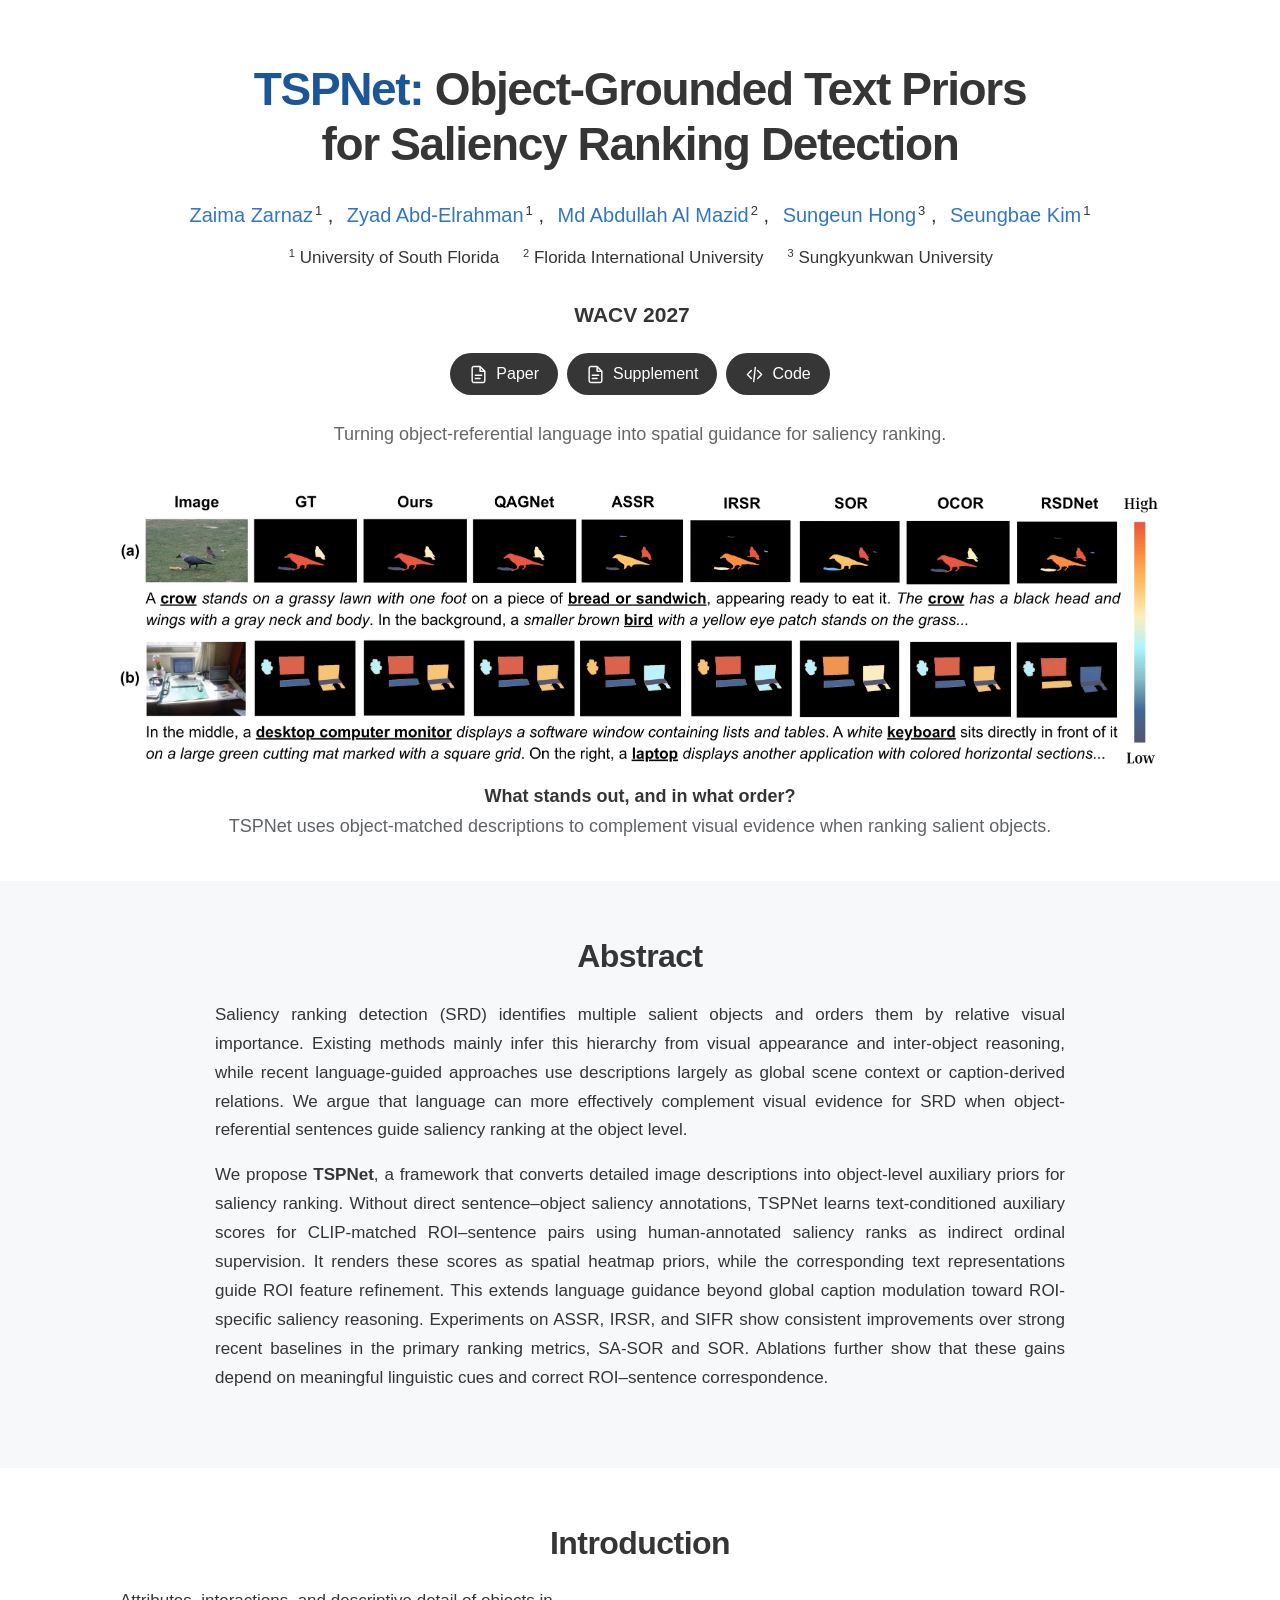
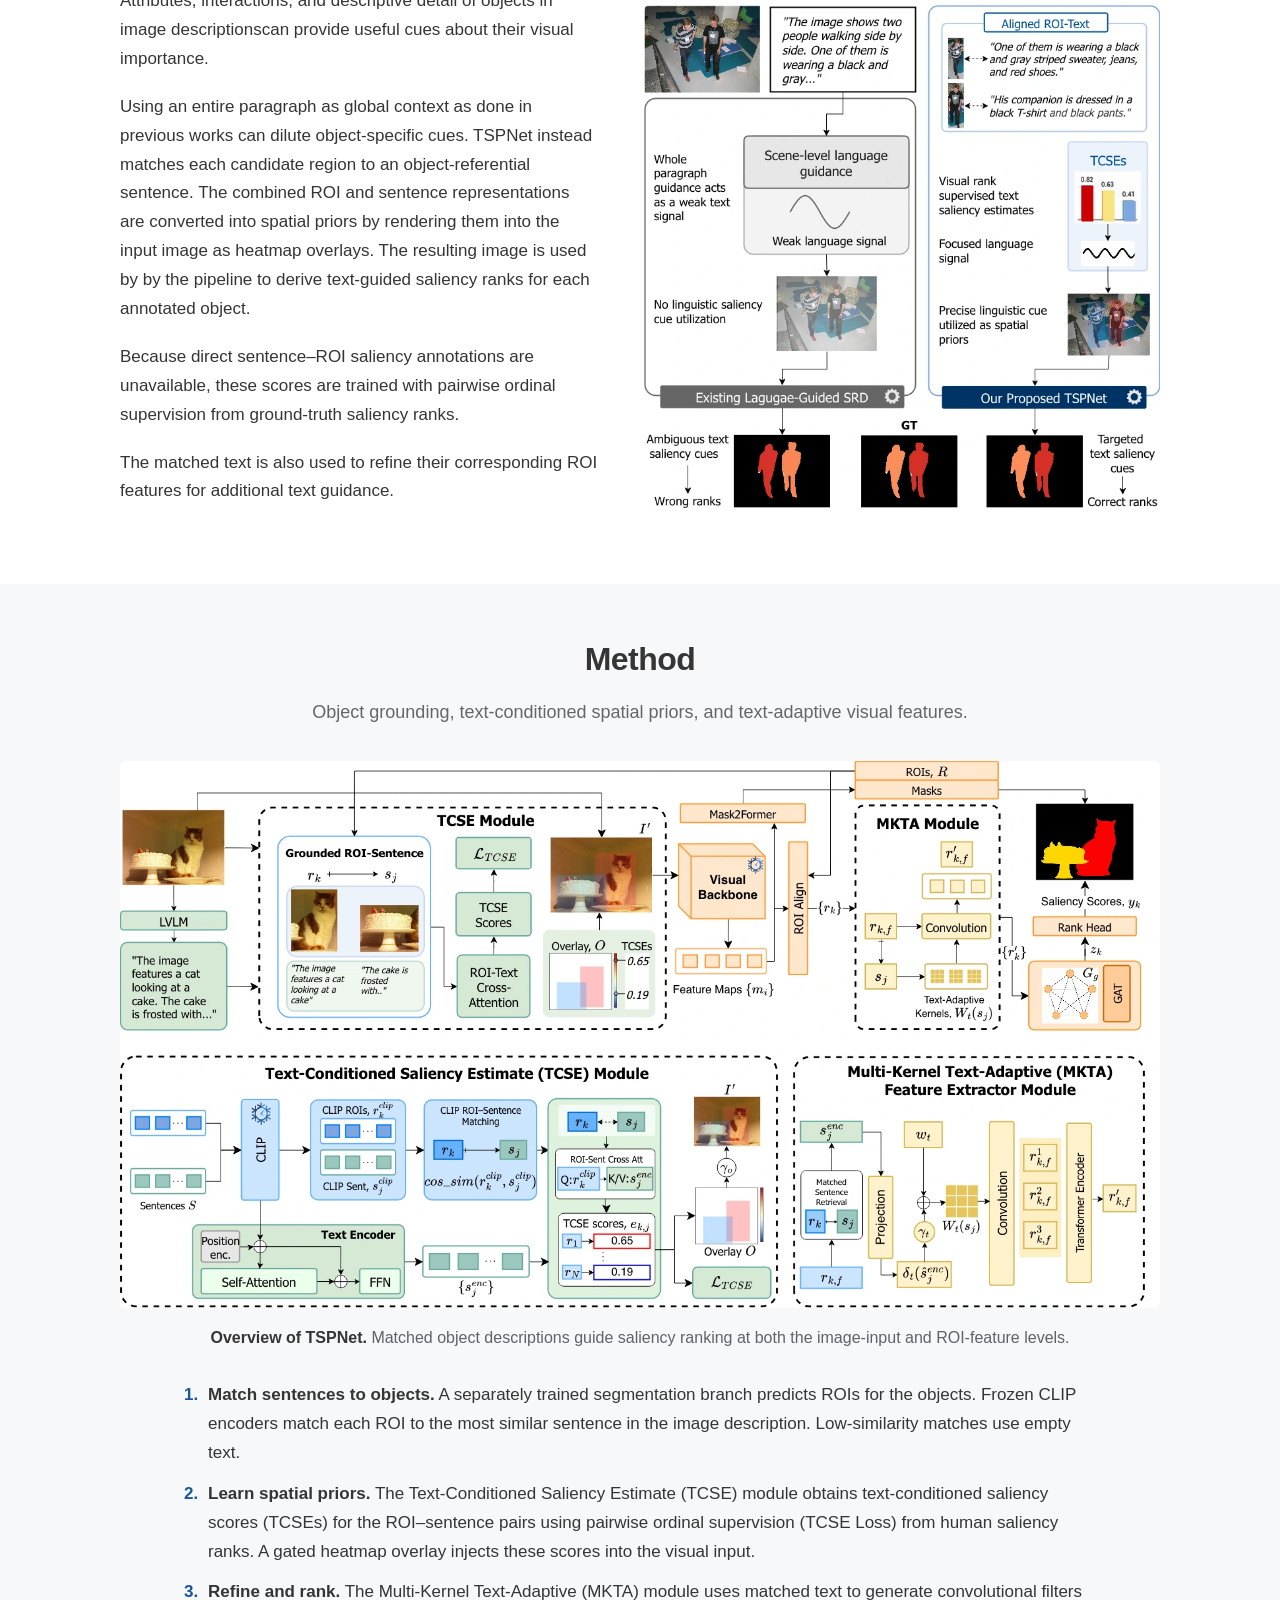
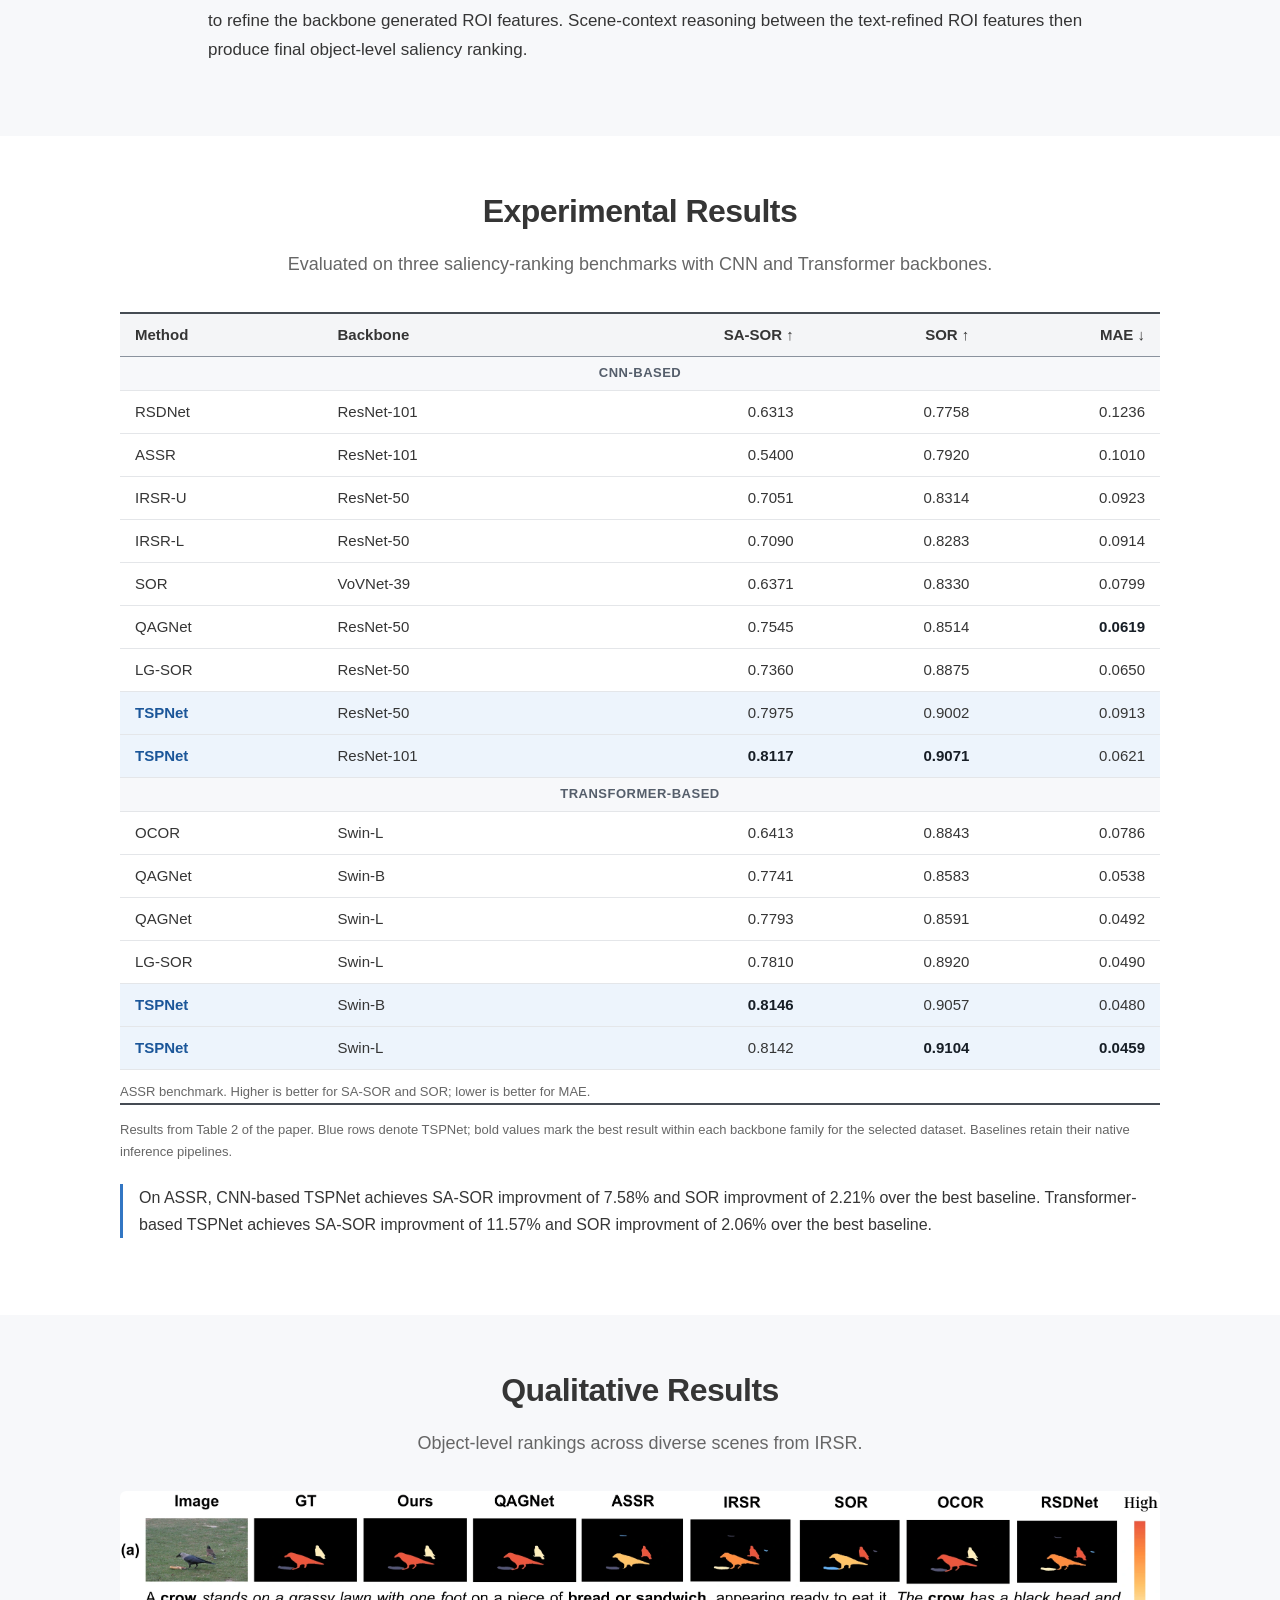
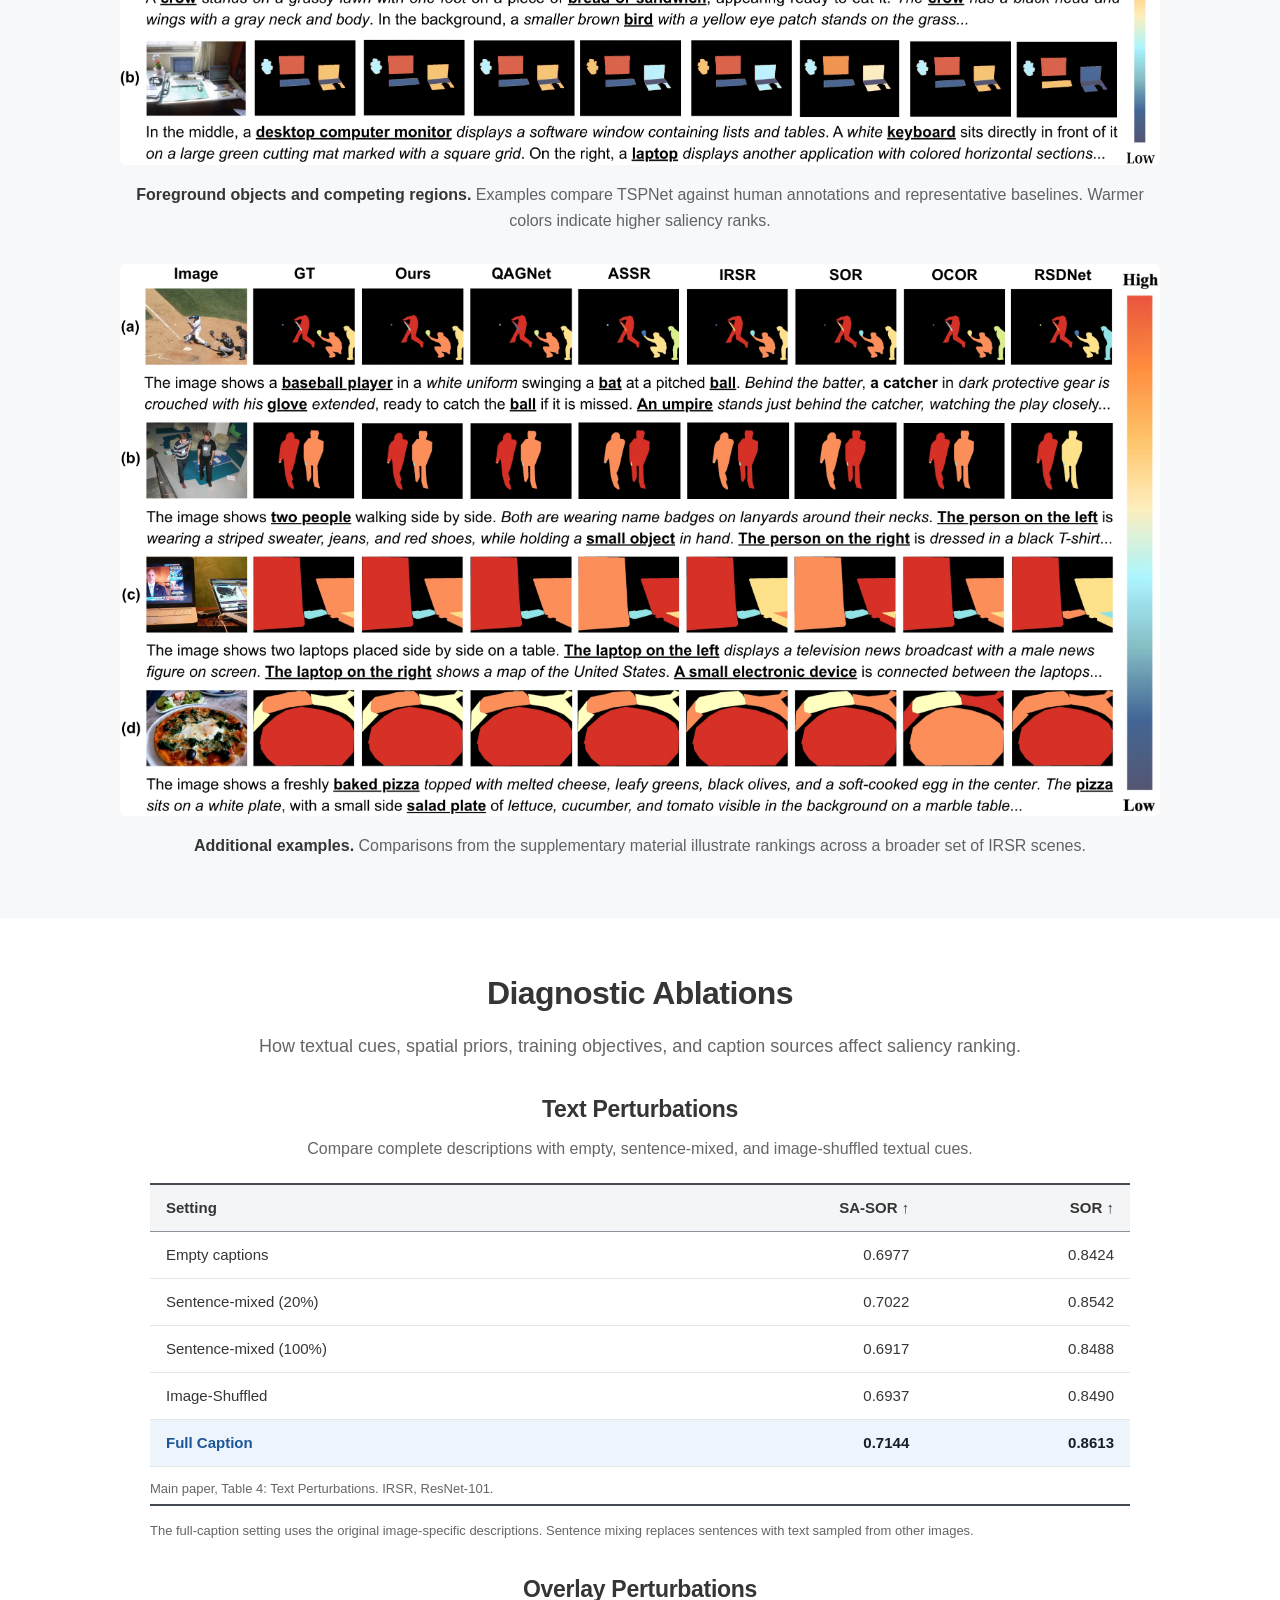
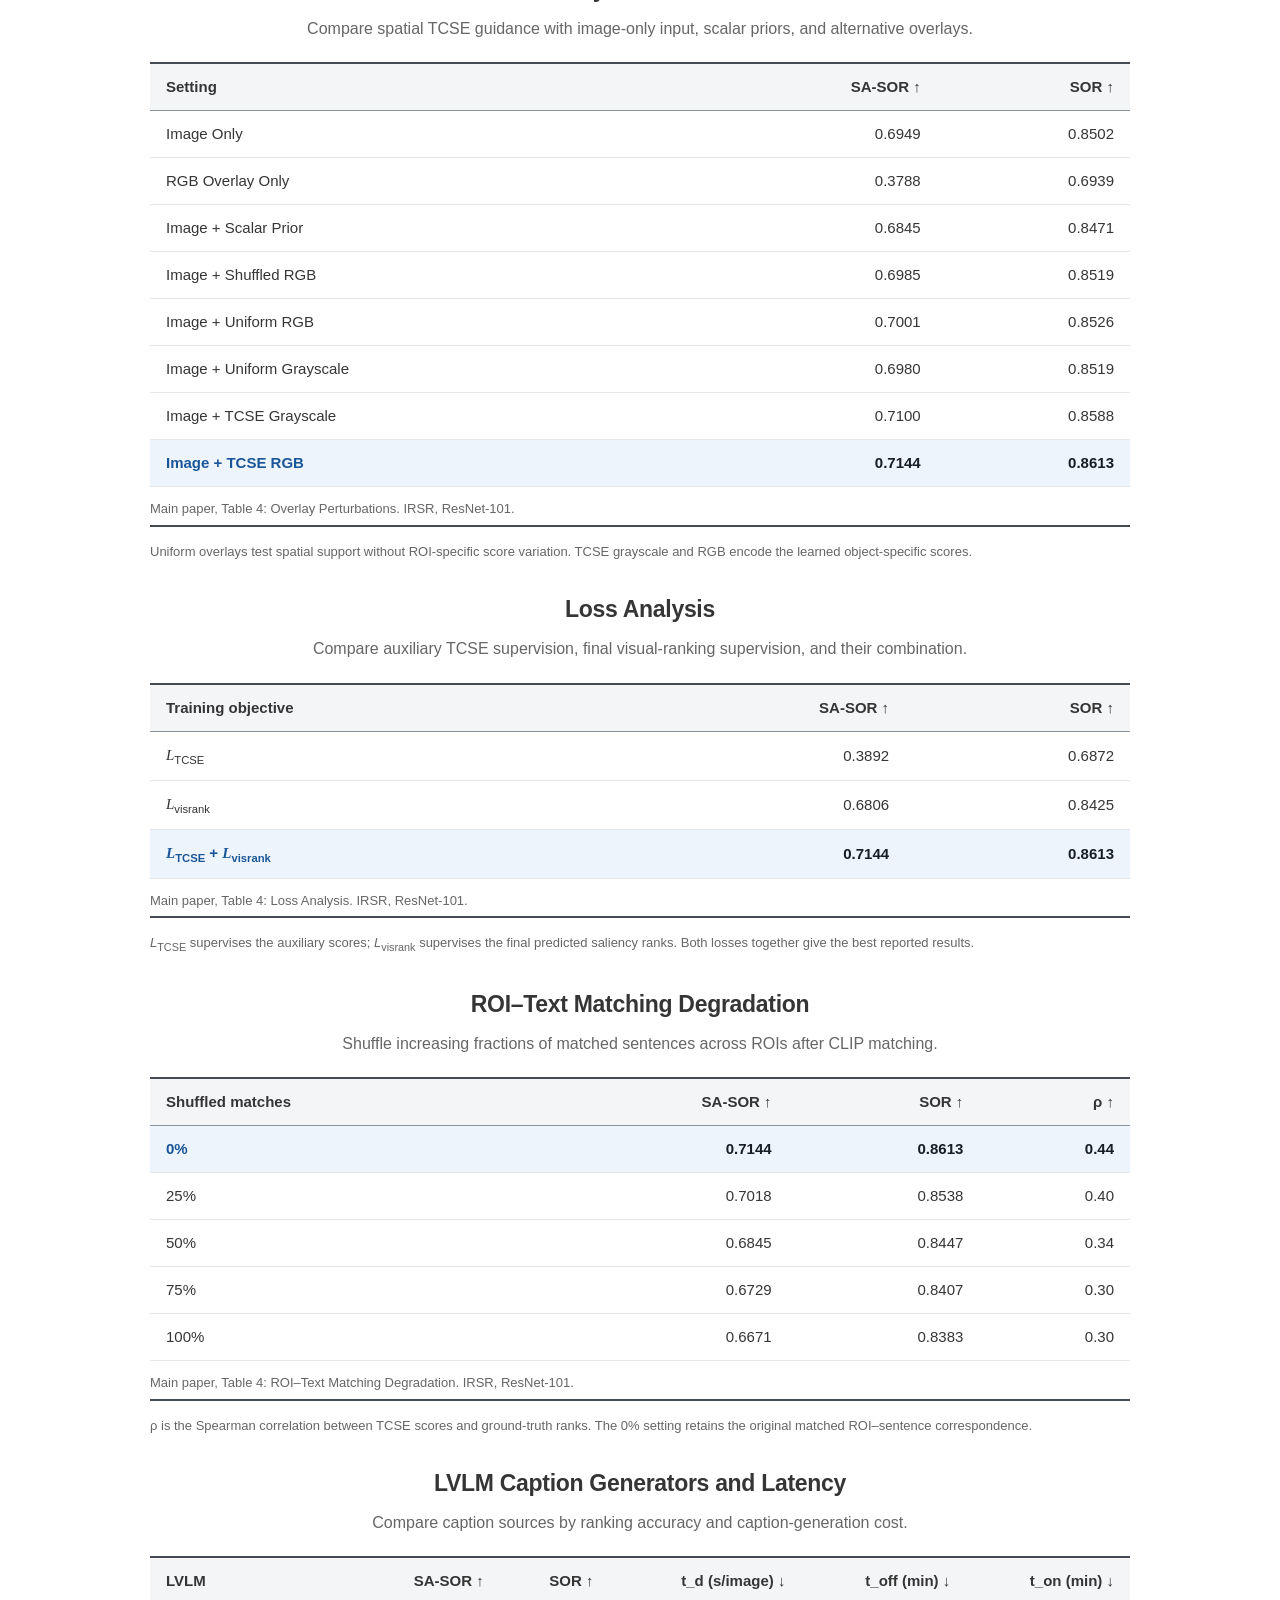
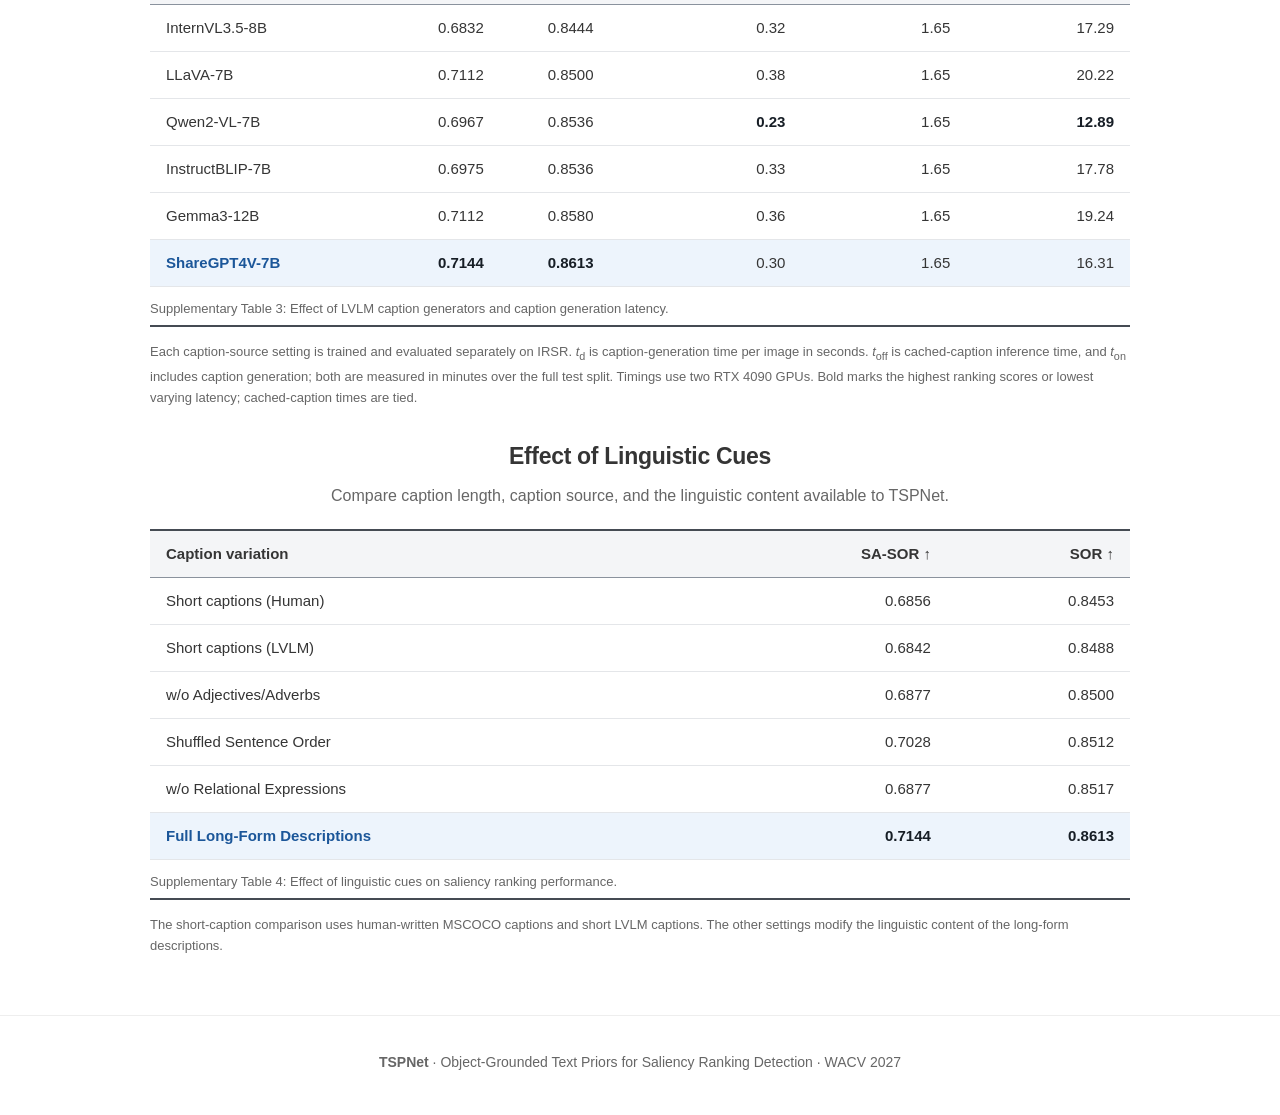
==== docs/index.html @ 81b8007b "website added" ====
<!doctype html>
<html lang="en">
<head>
  <meta charset="utf-8">
  <meta name="viewport" content="width=device-width, initial-scale=1">
  <meta name="description" content="TSPNet learns object-grounded text priors for saliency ranking detection. Accepted at WACV 2027.">
  <meta name="theme-color" content="#ffffff">
  <meta property="og:type" content="website">
  <meta property="og:title" content="TSPNet — Object-Grounded Text Priors for Saliency Ranking Detection">
  <meta property="og:description" content="Object-referential language as spatial guidance for saliency ranking. WACV 2027.">
  <meta name="citation_title" content="Object-Grounded Text Priors for Saliency Ranking Detection">
  <meta name="citation_conference_title" content="IEEE/CVF Winter Conference on Applications of Computer Vision (WACV)">
  <meta name="citation_publication_date" content="2027">
  <title>TSPNet | Object-Grounded Text Priors for Saliency Ranking Detection</title>
  <link rel="icon" href="./assets/favicon.svg" type="image/svg+xml">
  <link rel="stylesheet" href="./styles.css">
  <script defer src="./script.js"></script>
</head>
<body>
  <a class="skip-link" href="#main">Skip to content</a>
  <svg class="icon-definitions" xmlns="http://www.w3.org/2000/svg" aria-hidden="true">
    <symbol id="icon-paper" viewBox="0 0 24 24"><path d="M14 2H6a2 2 0 0 0-2 2v16a2 2 0 0 0 2 2h12a2 2 0 0 0 2-2V8zM14 2v6h6M8 13h8M8 17h6"/></symbol>
    <symbol id="icon-code" viewBox="0 0 24 24"><path d="m8 7-5 5 5 5m8-10 5 5-5 5m-3-14-2 18"/></symbol>
    <symbol id="icon-arrow" viewBox="0 0 24 24"><path d="M7 17 17 7M7 7h10v10"/></symbol>
    <symbol id="icon-zoom" viewBox="0 0 24 24"><circle cx="10" cy="10" r="6"/><path d="m15 15 6 6M10 7v6M7 10h6"/></symbol>
    <symbol id="icon-copy" viewBox="0 0 24 24"><rect x="8" y="8" width="12" height="13" rx="2"/><path d="M16 8V5a2 2 0 0 0-2-2H5a2 2 0 0 0-2 2v9a2 2 0 0 0 2 2h3"/></symbol>
    <symbol id="icon-chevron" viewBox="0 0 24 24"><path d="m9 5 7 7-7 7"/></symbol>
  </svg>

  <header class="publication-header">
      <!-- Author names and affiliations are populated from SITE_CONFIG in script.js. -->
      <div class="container">
        <h1><span class="model-name">TSPNet:</span> Object-Grounded Text Priors<br class="desktop-break"> for Saliency Ranking Detection</h1>
        <div class="paper-authors">
          <span class="paper-author">
            <a href="https://zaima14zarnaz.github.io/" onclick="if (!this.getAttribute('href')) return false;" target="_blank" rel="noopener noreferrer">Zaima Zarnaz</a><sup>1</sup>
          </span>
          <span class="paper-author">
            <a href="" onclick="if (!this.getAttribute('href')) return false;" target="_blank" rel="noopener noreferrer">Zyad Abd-Elrahman</a><sup>1</sup>
          </span>
          <span class="paper-author">
            <a href="https://mazid-rafee.github.io/" onclick="if (!this.getAttribute('href')) return false;" target="_blank" rel="noopener noreferrer">Md Abdullah Al Mazid</a><sup>2</sup>
          </span>
          <span class="paper-author">
            <a href="https://www.csehong.com/" onclick="if (!this.getAttribute('href')) return false;" target="_blank" rel="noopener noreferrer">Sungeun Hong</a><sup>3</sup>
          </span>
          <span class="paper-author">
            <a href="https://sites.google.com/site/sbkimcv/?pli=1&authuser=0" onclick="if (!this.getAttribute('href')) return false;">Seungbae Kim</a><sup>1</sup>
          </span>
        </div>
        
        <div class="paper-affiliations">
          <span><sup>1</sup> University of South Florida</span>
          <span><sup>2</sup> Florida International University</span>
          <span><sup>3</sup> Sungkyunkwan University</span>
        </div>  
      <p class="venue">WACV 2027 <span class="venue-divider" aria-hidden="true"></span> </p>
      <nav class="publication-links" aria-label="Paper resources">
        <a id="paper-link" class="resource-button" href="./assets/papers/tspnet-paper.pdf" target="_blank" rel="noopener"><svg class="icon" aria-hidden="true"><use href="#icon-paper"/></svg>Paper</a>
        <a id="supplement-link" class="resource-button" href="./assets/papers/tspnet-supplement.pdf" target="_blank" rel="noopener"><svg class="icon" aria-hidden="true"><use href="#icon-paper"/></svg>Supplement</a>
        <a id="code-link" class="resource-button" href="https://github.com/zaima14zarnaz/tspnet" target="_blank" rel="noopener"><svg class="icon" aria-hidden="true"><use href="#icon-code"/></svg><span id="code-label">Code</span></a>
        <a id="arxiv-link" class="resource-button" hidden target="_blank" rel="noopener"><svg class="icon" aria-hidden="true"><use href="#icon-arrow"/></svg>arXiv</a>
      </nav>
      <p class="tagline">Turning object-referential language into spatial guidance for saliency ranking.</p>
    </div>
  </header>

  <main id="main">
    <section class="teaser container" aria-label="TSPNet predictions">
      <figure>
        <a class="figure-link" href="./assets/images/qualitative-main.webp" data-zoom data-caption="Qualitative comparison on IRSR. Warmer colors indicate higher saliency ranks." aria-label="Enlarge the qualitative comparison">
          <img src="./assets/images/qualitative-main.webp" width="2955" height="776" alt="Two IRSR examples comparing TSPNet with ground truth and seven saliency-ranking baselines: foreground and background birds, and a desk with a monitor and laptop." fetchpriority="high">
          <span class="zoom-badge"><svg class="icon" aria-hidden="true"><use href="#icon-zoom"/></svg>Enlarge</span>
        </a>
        <figcaption><strong>What stands out, and in what order?</strong><br> TSPNet uses object-matched descriptions to complement visual evidence when ranking salient objects.</figcaption>
      </figure>
    </section>

    <section class="section section-tinted" id="abstract">
      <div class="container narrow">
        <h2>Abstract</h2>
        <div class="abstract-text">
          <p>Saliency ranking detection (SRD) identifies multiple salient objects and orders them by relative visual importance. Existing methods mainly infer this hierarchy from visual appearance and inter-object reasoning, while recent language-guided approaches use descriptions largely as global scene context or caption-derived relations. We argue that language can more effectively complement visual evidence for SRD when object-referential sentences guide saliency ranking at the object level.</p>
          <p>We propose <strong>TSPNet</strong>, a framework that converts detailed image descriptions into object-level auxiliary priors for saliency ranking. Without direct sentence–object saliency annotations, TSPNet learns text-conditioned auxiliary scores for CLIP-matched ROI–sentence pairs using human-annotated saliency ranks as indirect ordinal supervision. It renders these scores as spatial heatmap priors, while the corresponding text representations guide ROI feature refinement. This extends language guidance beyond global caption modulation toward ROI-specific saliency reasoning. Experiments on ASSR, IRSR, and SIFR show consistent improvements over strong recent baselines in the primary ranking metrics, SA-SOR and SOR. Ablations further show that these gains depend on meaningful linguistic cues and correct ROI–sentence correspondence.</p>
        </div>
      </div>
    </section>

    <section class="section" id="introduction">
      <div class="container">
        <h2>Introduction</h2>
        <div class="motivation-layout">
          <div class="prose">
            <p>Attributes, interactions, and descriptive detail of objects in image descriptionscan provide useful cues about their visual importance.</p>
            <p>Using an entire paragraph as global context as done in previous works can dilute object-specific cues. TSPNet instead matches each candidate region to an object-referential sentence. The combined ROI and sentence representations are converted into spatial priors by rendering them into the input image as heatmap overlays. The resulting image is used by by the pipeline to derive text-guided saliency ranks for each annotated object.</p>
            <p>Because direct sentence–ROI saliency annotations are unavailable, these scores are trained with pairwise ordinal supervision from ground-truth saliency ranks.</p>
            <p>The matched text is also used to refine their corresponding ROI features for additional text guidance.</p>
          </div>
          <figure>
            <a class="figure-link" href="./assets/images/motivation.webp" data-zoom data-caption="Object-grounded language guidance compared with scene-level guidance." aria-label="Enlarge the motivation figure">
              <img src="./assets/images/motivation.webp" width="782" height="762" alt="Comparison of scene-level language guidance with TSPNet's aligned ROI–text pairs and spatial saliency priors." loading="lazy">
              <span class="zoom-badge"><svg class="icon" aria-hidden="true"><use href="#icon-zoom"/></svg>Enlarge</span>
            </a>
          </figure>
        </div>
      </div>
    </section>

    <section class="section section-tinted" id="method">
      <div class="container">
        <h2>Method</h2>
        <p class="section-lead">Object grounding, text-conditioned spatial priors, and text-adaptive visual features.</p>
        <figure class="method-figure">
          <a class="figure-link" href="./assets/images/framework.webp" data-zoom data-caption="TSPNet framework: ROI–sentence matching, TCSE spatial guidance, MKTA feature refinement, and scene-context ranking." aria-label="Enlarge the TSPNet framework">
            <img src="./assets/images/framework.webp" width="1665" height="876" alt="TSPNet architecture showing CLIP-based ROI–sentence matching, the Text-Conditioned Saliency Estimate module, spatial overlay injection, the Multi-Kernel Text-Adaptive feature extractor, and the ranking head." loading="lazy">
            <span class="zoom-badge"><svg class="icon" aria-hidden="true"><use href="#icon-zoom"/></svg>Enlarge</span>
          </a>
          <figcaption><strong>Overview of TSPNet.</strong> Matched object descriptions guide saliency ranking at both the image-input and ROI-feature levels.</figcaption>
        </figure>
        <ol class="method-steps">
          <li><strong>Match sentences to objects.</strong> A separately trained segmentation branch predicts ROIs for the objects. Frozen CLIP encoders match each ROI to the most similar sentence in the image description. Low-similarity matches use empty text.</li>
          <li><strong>Learn spatial priors.</strong> The Text-Conditioned Saliency Estimate (TCSE) module obtains text-conditioned saliency scores (TCSEs) for the ROI–sentence pairs using pairwise ordinal supervision (TCSE Loss) from human saliency ranks. A gated heatmap overlay injects these scores into the visual input.</li>
          <li><strong>Refine and rank.</strong> The Multi-Kernel Text-Adaptive (MKTA) module uses matched text to generate convolutional filters to refine the backbone generated ROI features. Scene-context reasoning between the text-refined ROI features then produce final object-level saliency ranking.</li>
        </ol>
      </div>
    </section>

    <section class="section" id="results">
      <div class="container">
        <h2>Experimental Results</h2>
        <p class="section-lead">Evaluated on three saliency-ranking benchmarks with CNN and Transformer backbones.</p>
        <div class="results-controls" hidden id="results-controls">
          <div class="dataset-tabs" role="tablist" aria-label="Benchmark dataset">
            <button class="dataset-tab is-active" id="tab-assr" role="tab" aria-selected="true" aria-controls="results-panel" data-dataset="ASSR" tabindex="0">ASSR</button>
            <button class="dataset-tab" id="tab-irsr" role="tab" aria-selected="false" aria-controls="results-panel" data-dataset="IRSR" tabindex="-1">IRSR</button>
            <button class="dataset-tab" id="tab-sifr" role="tab" aria-selected="false" aria-controls="results-panel" data-dataset="SIFR" tabindex="-1">SIFR</button>
          </div>
          <label class="backbone-control" for="backbone-filter">Backbones <select id="backbone-filter"><option value="all">All</option><option value="CNN">CNN</option><option value="Transformer">Transformer</option></select></label>
        </div>
        <div id="results-panel" tabindex="0" aria-label="Benchmark results">
          <div class="table-scroll" tabindex="0" role="region" aria-label="Saliency ranking benchmark table; scroll horizontally on small screens">
            <table class="results-table">
              <caption id="results-caption">ASSR benchmark. Higher is better for SA-SOR and SOR; lower is better for MAE.</caption>
              <thead><tr><th scope="col">Method</th><th scope="col">Backbone</th><th scope="col">SA-SOR ↑</th><th scope="col">SOR ↑</th><th scope="col">MAE ↓</th></tr></thead>
              <tbody id="results-body">
                <!-- Static ASSR rows are included below so the table also works without JavaScript. -->
                <tr class="group-row"><th colspan="5">CNN-based</th></tr>
                <tr><th scope="row">RSDNet</th><td>ResNet-101</td><td>0.6313</td><td>0.7758</td><td>0.1236</td></tr>
                <tr><th scope="row">ASSR</th><td>ResNet-101</td><td>0.5400</td><td>0.7920</td><td>0.1010</td></tr>
                <tr><th scope="row">IRSR-U</th><td>ResNet-50</td><td>0.7051</td><td>0.8314</td><td>0.0923</td></tr>
                <tr><th scope="row">IRSR-L</th><td>ResNet-50</td><td>0.7090</td><td>0.8283</td><td>0.0914</td></tr>
                <tr><th scope="row">SOR</th><td>VoVNet-39</td><td>0.6371</td><td>0.8330</td><td>0.0799</td></tr>
                <tr><th scope="row">QAGNet</th><td>ResNet-50</td><td>0.7545</td><td>0.8514</td><td><strong>0.0619</strong></td></tr>
                <tr><th scope="row">LG-SOR</th><td>ResNet-50</td><td>0.7360</td><td>0.8875</td><td>0.0650</td></tr>
                <tr class="ours"><th scope="row">TSPNet</th><td>ResNet-50</td><td>0.7975</td><td>0.9002</td><td>0.0913</td></tr>
                <tr class="ours"><th scope="row">TSPNet</th><td>ResNet-101</td><td><strong>0.8117</strong></td><td><strong>0.9071</strong></td><td>0.0621</td></tr>
                <tr class="group-row"><th colspan="5">Transformer-based</th></tr>
                <tr><th scope="row">OCOR</th><td>Swin-L</td><td>0.6413</td><td>0.8843</td><td>0.0786</td></tr>
                <tr><th scope="row">QAGNet</th><td>Swin-B</td><td>0.7741</td><td>0.8583</td><td>0.0538</td></tr>
                <tr><th scope="row">QAGNet</th><td>Swin-L</td><td>0.7793</td><td>0.8591</td><td>0.0492</td></tr>
                <tr><th scope="row">LG-SOR</th><td>Swin-L</td><td>0.7810</td><td>0.8920</td><td>0.0490</td></tr>
                <tr class="ours"><th scope="row">TSPNet</th><td>Swin-B</td><td><strong>0.8146</strong></td><td>0.9057</td><td>0.0480</td></tr>
                <tr class="ours"><th scope="row">TSPNet</th><td>Swin-L</td><td>0.8142</td><td><strong>0.9104</strong></td><td><strong>0.0459</strong></td></tr>
              </tbody>
            </table>
          </div>
        </div>
        <p class="table-note">Results from Table 2 of the paper. Blue rows denote TSPNet; bold values mark the best result within each backbone family for the selected dataset. Baselines retain their native inference pipelines.</p>
        <p class="results-takeaway" id="results-takeaway">On ASSR, CNN-based TSPNet achieves SA-SOR improvment of 7.58% and SOR improvment of 2.21% over the best baseline. Transformer-based TSPNet achieves SA-SOR improvment of 11.57% and SOR improvment of 2.06% over the best baseline.</p>
        <noscript><p class="table-note">The table above shows ASSR. See the paper for IRSR and SIFR results, or enable JavaScript to switch datasets.</p></noscript>
      </div>
    </section>

    <section class="section section-tinted" id="qualitative">
      <div class="container">
        <h2>Qualitative Results</h2>
        <p class="section-lead">Object-level rankings across diverse scenes from IRSR.</p>
        <div class="carousel" role="region" aria-roledescription="carousel" aria-label="Qualitative comparisons">
          <div class="carousel-slide" id="qualitative-slide-1" role="group" aria-roledescription="slide" aria-label="1 of 2">
            <figure>
              <a class="figure-link" href="./assets/images/qualitative-main.webp" data-zoom data-caption="IRSR comparisons: TSPNet, ground truth, and representative baselines." aria-label="Enlarge the first qualitative comparison"><img src="./assets/images/qualitative-main.webp" width="2955" height="776" alt="Comparison of predicted object ranks for birds on a lawn and objects on a desk." loading="lazy"><span class="zoom-badge"><svg class="icon" aria-hidden="true"><use href="#icon-zoom"/></svg>Enlarge</span></a>
              <figcaption><strong>Foreground objects and competing regions.</strong> Examples compare TSPNet against human annotations and representative baselines. Warmer colors indicate higher saliency ranks.</figcaption>
            </figure>
          </div>
          <div class="carousel-slide" id="qualitative-slide-2" role="group" aria-roledescription="slide" aria-label="2 of 2">
            <figure>
              <a class="figure-link" href="./assets/images/qualitative-additional.webp" data-zoom data-caption="Additional qualitative comparisons from the supplementary material." aria-label="Enlarge the additional qualitative comparisons"><img src="./assets/images/qualitative-additional.webp" width="2976" height="1578" alt="Additional IRSR examples comparing predicted saliency ranks with ground truth across multiple scenes and baseline methods." loading="lazy"><span class="zoom-badge"><svg class="icon" aria-hidden="true"><use href="#icon-zoom"/></svg>Enlarge</span></a>
              <figcaption><strong>Additional examples.</strong> Comparisons from the supplementary material illustrate rankings across a broader set of IRSR scenes.</figcaption>
            </figure>
          </div>
          <div class="carousel-controls" hidden>
            <button class="arrow-button previous" type="button" aria-label="Previous comparison"><svg class="icon" aria-hidden="true"><use href="#icon-chevron"/></svg></button>
            <button class="page-button is-active" type="button" aria-label="Show comparison 1" aria-pressed="true" aria-controls="qualitative-slide-1" data-slide="0">1</button>
            <button class="page-button" type="button" aria-label="Show comparison 2" aria-pressed="false" aria-controls="qualitative-slide-2" data-slide="1">2</button>
            <button class="arrow-button next" type="button" aria-label="Next comparison"><svg class="icon" aria-hidden="true"><use href="#icon-chevron"/></svg></button>
          </div>
          <p class="sr-only" id="carousel-status" aria-live="polite"></p>
        </div>
      </div>
    </section>

    <section class="section" id="analysis" aria-labelledby="diagnostic-heading">
      <div class="container diagnostic-shell">
        <h2 id="diagnostic-heading">Diagnostic Ablations</h2>
        <p class="section-lead">How textual cues, spatial priors, training objectives, and caption sources affect saliency ranking.</p>
        <div class="diagnostic-tabs" role="tablist" aria-label="Diagnostic ablation experiments" aria-orientation="horizontal" hidden>
          <button class="diagnostic-tab" id="diag-tab-text" type="button" role="tab" aria-selected="true" aria-controls="diag-panel-text" tabindex="0">Text Perturbations</button>
          <button class="diagnostic-tab" id="diag-tab-overlay" type="button" role="tab" aria-selected="false" aria-controls="diag-panel-overlay" tabindex="-1">Overlay Perturbations</button>
          <button class="diagnostic-tab" id="diag-tab-loss" type="button" role="tab" aria-selected="false" aria-controls="diag-panel-loss" tabindex="-1">Loss Analysis</button>
          <button class="diagnostic-tab" id="diag-tab-matching" type="button" role="tab" aria-selected="false" aria-controls="diag-panel-matching" tabindex="-1">ROI–Text Matching</button>
          <button class="diagnostic-tab" id="diag-tab-lvlm" type="button" role="tab" aria-selected="false" aria-controls="diag-panel-lvlm" tabindex="-1">Caption Generators</button>
          <button class="diagnostic-tab" id="diag-tab-linguistic" type="button" role="tab" aria-selected="false" aria-controls="diag-panel-linguistic" tabindex="-1">Linguistic Cues</button>
        </div>

        <div class="diagnostic-panel" id="diag-panel-text" role="tabpanel" aria-labelledby="diag-tab-text" tabindex="0">
          <h3>Text Perturbations</h3>
          <p class="diagnostic-description">Compare complete descriptions with empty, sentence-mixed, and image-shuffled textual cues.</p>
          <div class="diagnostic-table-scroll" role="region" aria-label="Text Perturbations results; scroll horizontally if needed" tabindex="0">
            <table class="diagnostic-table">
              <caption>Main paper, Table 4: Text Perturbations. IRSR, ResNet-101.</caption>
              <thead><tr><th scope="col">Setting</th><th scope="col">SA-SOR ↑</th><th scope="col">SOR ↑</th></tr></thead>
              <tbody>
                <tr><th scope="row">Empty captions</th><td>0.6977</td><td>0.8424</td></tr>
                <tr><th scope="row">Sentence-mixed (20%)</th><td>0.7022</td><td>0.8542</td></tr>
                <tr><th scope="row">Sentence-mixed (100%)</th><td>0.6917</td><td>0.8488</td></tr>
                <tr><th scope="row">Image-Shuffled</th><td>0.6937</td><td>0.8490</td></tr>
                <tr class="diagnostic-reference"><th scope="row">Full Caption</th><td><strong>0.7144</strong></td><td><strong>0.8613</strong></td></tr>
              </tbody>
            </table>
          </div>
          <p class="diagnostic-note">The full-caption setting uses the original image-specific descriptions. Sentence mixing replaces sentences with text sampled from other images.</p>
        </div>

        <div class="diagnostic-panel" id="diag-panel-overlay" role="tabpanel" aria-labelledby="diag-tab-overlay" tabindex="0">
          <h3>Overlay Perturbations</h3>
          <p class="diagnostic-description">Compare spatial TCSE guidance with image-only input, scalar priors, and alternative overlays.</p>
          <div class="diagnostic-table-scroll" role="region" aria-label="Overlay Perturbations results; scroll horizontally if needed" tabindex="0">
            <table class="diagnostic-table">
              <caption>Main paper, Table 4: Overlay Perturbations. IRSR, ResNet-101.</caption>
              <thead><tr><th scope="col">Setting</th><th scope="col">SA-SOR ↑</th><th scope="col">SOR ↑</th></tr></thead>
              <tbody>
                <tr><th scope="row">Image Only</th><td>0.6949</td><td>0.8502</td></tr>
                <tr><th scope="row">RGB Overlay Only</th><td>0.3788</td><td>0.6939</td></tr>
                <tr><th scope="row">Image + Scalar Prior</th><td>0.6845</td><td>0.8471</td></tr>
                <tr><th scope="row">Image + Shuffled RGB</th><td>0.6985</td><td>0.8519</td></tr>
                <tr><th scope="row">Image + Uniform RGB</th><td>0.7001</td><td>0.8526</td></tr>
                <tr><th scope="row">Image + Uniform Grayscale</th><td>0.6980</td><td>0.8519</td></tr>
                <tr><th scope="row">Image + TCSE Grayscale</th><td>0.7100</td><td>0.8588</td></tr>
                <tr class="diagnostic-reference"><th scope="row">Image + TCSE RGB</th><td><strong>0.7144</strong></td><td><strong>0.8613</strong></td></tr>
              </tbody>
            </table>
          </div>
          <p class="diagnostic-note">Uniform overlays test spatial support without ROI-specific score variation. TCSE grayscale and RGB encode the learned object-specific scores.</p>
        </div>

        <div class="diagnostic-panel" id="diag-panel-loss" role="tabpanel" aria-labelledby="diag-tab-loss" tabindex="0">
          <h3>Loss Analysis</h3>
          <p class="diagnostic-description">Compare auxiliary TCSE supervision, final visual-ranking supervision, and their combination.</p>
          <div class="diagnostic-table-scroll" role="region" aria-label="Loss Analysis results; scroll horizontally if needed" tabindex="0">
            <table class="diagnostic-table">
              <caption>Main paper, Table 4: Loss Analysis. IRSR, ResNet-101.</caption>
              <thead><tr><th scope="col">Training objective</th><th scope="col">SA-SOR ↑</th><th scope="col">SOR ↑</th></tr></thead>
              <tbody>
                <tr><th scope="row"><var>L</var><sub>TCSE</sub></th><td>0.3892</td><td>0.6872</td></tr>
                <tr><th scope="row"><var>L</var><sub>visrank</sub></th><td>0.6806</td><td>0.8425</td></tr>
                <tr class="diagnostic-reference"><th scope="row"><var>L</var><sub>TCSE</sub> + <var>L</var><sub>visrank</sub></th><td><strong>0.7144</strong></td><td><strong>0.8613</strong></td></tr>
              </tbody>
            </table>
          </div>
          <p class="diagnostic-note"><var>L</var><sub>TCSE</sub> supervises the auxiliary scores; <var>L</var><sub>visrank</sub> supervises the final predicted saliency ranks. Both losses together give the best reported results.</p>
        </div>

        <div class="diagnostic-panel" id="diag-panel-matching" role="tabpanel" aria-labelledby="diag-tab-matching" tabindex="0">
          <h3>ROI–Text Matching Degradation</h3>
          <p class="diagnostic-description">Shuffle increasing fractions of matched sentences across ROIs after CLIP matching.</p>
          <div class="diagnostic-table-scroll" role="region" aria-label="ROI–Text Matching Degradation results; scroll horizontally if needed" tabindex="0">
            <table class="diagnostic-table">
              <caption>Main paper, Table 4: ROI–Text Matching Degradation. IRSR, ResNet-101.</caption>
              <thead><tr><th scope="col">Shuffled matches</th><th scope="col">SA-SOR ↑</th><th scope="col">SOR ↑</th><th scope="col">ρ ↑</th></tr></thead>
              <tbody>
                <tr class="diagnostic-reference"><th scope="row">0%</th><td><strong>0.7144</strong></td><td><strong>0.8613</strong></td><td><strong>0.44</strong></td></tr>
                <tr><th scope="row">25%</th><td>0.7018</td><td>0.8538</td><td>0.40</td></tr>
                <tr><th scope="row">50%</th><td>0.6845</td><td>0.8447</td><td>0.34</td></tr>
                <tr><th scope="row">75%</th><td>0.6729</td><td>0.8407</td><td>0.30</td></tr>
                <tr><th scope="row">100%</th><td>0.6671</td><td>0.8383</td><td>0.30</td></tr>
              </tbody>
            </table>
          </div>
          <p class="diagnostic-note">ρ is the Spearman correlation between TCSE scores and ground-truth ranks. The 0% setting retains the original matched ROI–sentence correspondence.</p>
        </div>

        <div class="diagnostic-panel" id="diag-panel-lvlm" role="tabpanel" aria-labelledby="diag-tab-lvlm" tabindex="0">
          <h3>LVLM Caption Generators and Latency</h3>
          <p class="diagnostic-description">Compare caption sources by ranking accuracy and caption-generation cost.</p>
          <div class="diagnostic-table-scroll" role="region" aria-label="LVLM Caption Generators and Latency results; scroll horizontally if needed" tabindex="0">
            <table class="diagnostic-table">
              <caption>Supplementary Table 3: Effect of LVLM caption generators and caption generation latency.</caption>
              <thead><tr><th scope="col">LVLM</th><th scope="col">SA-SOR ↑</th><th scope="col">SOR ↑</th><th scope="col">t_d (s/image) ↓</th><th scope="col">t_off (min) ↓</th><th scope="col">t_on (min) ↓</th></tr></thead>
              <tbody>
                <tr><th scope="row">InternVL3.5-8B</th><td>0.6832</td><td>0.8444</td><td>0.32</td><td>1.65</td><td>17.29</td></tr>
                <tr><th scope="row">LLaVA-7B</th><td>0.7112</td><td>0.8500</td><td>0.38</td><td>1.65</td><td>20.22</td></tr>
                <tr><th scope="row">Qwen2-VL-7B</th><td>0.6967</td><td>0.8536</td><td><strong>0.23</strong></td><td>1.65</td><td><strong>12.89</strong></td></tr>
                <tr><th scope="row">InstructBLIP-7B</th><td>0.6975</td><td>0.8536</td><td>0.33</td><td>1.65</td><td>17.78</td></tr>
                <tr><th scope="row">Gemma3-12B</th><td>0.7112</td><td>0.8580</td><td>0.36</td><td>1.65</td><td>19.24</td></tr>
                <tr class="diagnostic-reference"><th scope="row">ShareGPT4V-7B</th><td><strong>0.7144</strong></td><td><strong>0.8613</strong></td><td>0.30</td><td>1.65</td><td>16.31</td></tr>
              </tbody>
            </table>
          </div>
          <p class="diagnostic-note">Each caption-source setting is trained and evaluated separately on IRSR. <var>t</var><sub>d</sub> is caption-generation time per image in seconds. <var>t</var><sub>off</sub> is cached-caption inference time, and <var>t</var><sub>on</sub> includes caption generation; both are measured in minutes over the full test split. Timings use two RTX 4090 GPUs. Bold marks the highest ranking scores or lowest varying latency; cached-caption times are tied.</p>
        </div>

        <div class="diagnostic-panel" id="diag-panel-linguistic" role="tabpanel" aria-labelledby="diag-tab-linguistic" tabindex="0">
          <h3>Effect of Linguistic Cues</h3>
          <p class="diagnostic-description">Compare caption length, caption source, and the linguistic content available to TSPNet.</p>
          <div class="diagnostic-table-scroll" role="region" aria-label="Effect of Linguistic Cues results; scroll horizontally if needed" tabindex="0">
            <table class="diagnostic-table">
              <caption>Supplementary Table 4: Effect of linguistic cues on saliency ranking performance.</caption>
              <thead><tr><th scope="col">Caption variation</th><th scope="col">SA-SOR ↑</th><th scope="col">SOR ↑</th></tr></thead>
              <tbody>
                <tr><th scope="row">Short captions (Human)</th><td>0.6856</td><td>0.8453</td></tr>
                <tr><th scope="row">Short captions (LVLM)</th><td>0.6842</td><td>0.8488</td></tr>
                <tr><th scope="row">w/o Adjectives/Adverbs</th><td>0.6877</td><td>0.8500</td></tr>
                <tr><th scope="row">Shuffled Sentence Order</th><td>0.7028</td><td>0.8512</td></tr>
                <tr><th scope="row">w/o Relational Expressions</th><td>0.6877</td><td>0.8517</td></tr>
                <tr class="diagnostic-reference"><th scope="row">Full Long-Form Descriptions</th><td><strong>0.7144</strong></td><td><strong>0.8613</strong></td></tr>
              </tbody>
            </table>
          </div>
          <p class="diagnostic-note">The short-caption comparison uses human-written MSCOCO captions and short LVLM captions. The other settings modify the linguistic content of the long-form descriptions.</p>
        </div>
        
      </div>
    </section>

    <!-- The complete BibTeX is shown automatically after you add authors to SITE_CONFIG. -->
    <section class="section section-tinted" id="citation-section" hidden>
      <div class="container narrow">
        <div class="citation-heading"><h2>BibTeX</h2><button type="button" id="copy-citation" class="copy-button"><svg class="icon" aria-hidden="true"><use href="#icon-copy"/></svg><span>Copy</span></button></div>
        <p>If you find our work useful, please consider citing:</p>
        <pre><code id="bibtex"></code></pre>
        <p class="sr-only" id="copy-status" aria-live="polite"></p>
      </div>
    </section>
  </main>

  <footer><div class="container"><p><strong>TSPNet</strong> · Object-Grounded Text Priors for Saliency Ranking Detection · WACV 2027</p></div></footer>
  <dialog id="image-dialog" aria-labelledby="dialog-caption">
    <button class="dialog-close" type="button" aria-label="Close enlarged figure">×</button>
    <div class="dialog-scroll"><img id="dialog-image" alt=""></div>
    <p id="dialog-caption"></p>
  </dialog>
</body>
</html>
---- docs/styles.css ----
/* TSPNet project page. No framework, CDN, or build step required. */
:root { --ink: #353535; --muted: #666; --blue: #3276c3; --blue-dark: #1b5699; --blue-light: #edf4fc; --tint: #f7f8fa; --line: #e4e6e9; --max-width: 1040px; }
* { box-sizing: border-box; }
html { scroll-behavior: smooth; }
body { margin: 0; color: var(--ink); background: #fff; font-family: "Google Sans", "Segoe UI", Arial, sans-serif; font-size: 17px; line-height: 1.7; -webkit-font-smoothing: antialiased; }
[hidden] { display: none !important; }
a { color: var(--blue); text-decoration: none; }
a:hover { color: var(--blue-dark); text-decoration: underline; }
button, select { font: inherit; }
button, a, select { -webkit-tap-highlight-color: transparent; }
button { cursor: pointer; }
button:disabled { cursor: default; }
:focus-visible { outline: 3px solid var(--blue); outline-offset: 4px; }
.container { width: min(var(--max-width), calc(100% - 48px)); margin-inline: auto; }
.narrow { max-width: 850px; }
.publication-header { text-align: center; padding: 62px 0 29px; }
h1 { max-width: 1040px; margin: 0 auto 25px; font-size: clamp(30px, 4vw, 46px); line-height: 1.19; letter-spacing: -1.35px; font-weight: 650; }
.model-name { color: var(--blue-dark); }
.authors { font-size: 20px; line-height: 1.8; margin: 26px auto 8px; max-width: 900px; }
.author { display: inline; white-space: nowrap; }
.author + .author::before { content: ", "; color: var(--ink); }
sup { font-size: .64em; vertical-align: super; line-height: 0; margin-left: 2px; }
.affiliations { font-size: 18px; }
.affiliation { display: inline-block; margin-inline: 8px; }
.author-note { margin: 8px 0; font-size: 14px; color: var(--muted); }
.venue { font-size: 21px; font-weight: 650; margin: 24px 0 20px; }
.venue span:last-child { color: var(--blue-dark); font-weight: 500; }
.venue-divider { color: #aaa; padding: 0 8px; }
.publication-links { display: flex; flex-wrap: wrap; justify-content: center; gap: 9px; }
.resource-button { display: inline-flex; align-items: center; justify-content: center; gap: 8px; color: white; background: #363636; padding: 9px 19px; border-radius: 999px; font-size: 16px; line-height: 1.4; min-height: 42px; transition: background .18s; }
.resource-button:hover { color: white; background: #202020; text-decoration: none; }
.resource-button.unavailable { background: #f0f1f3; color: #676c72; cursor: default; }
.tagline { max-width: 760px; margin: 25px auto 0; color: var(--muted); font-size: 18px; line-height: 1.6; }
.icon-definitions { position: absolute; width: 0; height: 0; overflow: hidden; }
.icon { display: inline-block; width: 19px; height: 19px; fill: none; stroke: currentColor; stroke-width: 1.8; stroke-linecap: round; stroke-linejoin: round; flex-shrink: 0; vertical-align: middle; }
figure { margin: 0; }
img { display: block; width: 100%; height: auto; }
.figure-link { display: block; position: relative; background: #fff; border-radius: 6px; overflow: hidden; }
.figure-link:hover { text-decoration: none; }
.zoom-badge { display: flex; align-items: center; gap: 5px; position: absolute; bottom: 8px; right: 8px; background: rgba(255,255,255,.96); color: #464d57; padding: 3px 9px; font-size: 12px; line-height: 1.5; border-radius: 20px; border: 1px solid #d8dfe8; opacity: 0; transition: opacity .18s; }
.figure-link:hover .zoom-badge, .figure-link:focus-visible .zoom-badge { opacity: 1; }
.zoom-badge .icon { width: 14px; height: 14px; }
.teaser { padding-top: 14px; padding-bottom: 40px; }
figcaption { margin-top: 17px; text-align: center; font-size: 16px; color: #5f6267; line-height: 1.65; }
.teaser figcaption { max-width: 850px; margin-inline: auto; font-size: 18px; }
figcaption strong { color: var(--ink); font-weight: 650; }
.section { padding: 55px 0 59px; scroll-margin-top: 24px; }
.section-tinted { background: var(--tint); }
h2 { margin: 0 0 23px; text-align: center; font-size: 32px; line-height: 1.3; letter-spacing: -.55px; font-weight: 650; }
p { margin: 0 0 18px; }
p:last-child { margin-bottom: 0; }
.abstract-text { text-align: justify; }
.abstract-text p { margin-bottom: 16px; }
.section-lead { margin: -7px auto 33px; text-align: center; max-width: 830px; color: var(--muted); font-size: 18px; }
.motivation-layout { display: grid; grid-template-columns: 1fr 1.08fr; align-items: center; gap: 46px; }
.prose p { margin-bottom: 19px; }
.method-figure { margin-bottom: 30px; }
.method-steps { padding-left: 23px; margin: 27px auto 0; max-width: 920px; }
.method-steps li { margin-bottom: 12px; padding-left: 5px; }
.method-steps li::marker { color: var(--blue-dark); font-weight: 700; }
.results-controls { display: flex; align-items: center; justify-content: space-between; gap: 20px; margin: 20px 0 22px; }
.dataset-tabs { display: flex; gap: 8px; }
.dataset-tab { border: 1px solid #d7dce2; padding: 7px 20px; border-radius: 999px; font-size: 15px; background: white; color: #565d67; min-height: 42px; }
.dataset-tab:hover { border-color: var(--blue); color: var(--blue-dark); }
.dataset-tab.is-active { color: #fff; background: var(--blue); border-color: var(--blue); }
.backbone-control { display: flex; gap: 9px; align-items: center; color: var(--muted); font-size: 14px; }
select { min-height: 40px; border: 1px solid #d7dce2; border-radius: 6px; padding: 4px 27px 4px 9px; color: var(--ink); background: white; font-size: 14px; }
.table-scroll { overflow-x: auto; max-width: 100%; border-top: 2px solid #454b53; border-bottom: 2px solid #454b53; }
table { width: 100%; border-collapse: collapse; font-size: 15px; line-height: 1.6; font-variant-numeric: tabular-nums; }
caption { text-align: left; caption-side: bottom; color: var(--muted); padding-top: 12px; font-size: 13px; }
th, td { padding: 9px 15px; white-space: nowrap; border-bottom: 1px solid var(--line); text-align: right; }
thead th { background: #f4f5f7; border-bottom: 1px solid #8a929d; font-weight: 650; }
th:first-child, td:first-child { text-align: left; }
th:nth-child(2), td:nth-child(2) { text-align: left; }
tbody th { font-weight: 450; }
.group-row th { text-align: center; color: #555e6b; background: #f7f8fa; font-size: 13px; letter-spacing: .5px; text-transform: uppercase; font-weight: 650; padding: 6px; }
.ours { background: var(--blue-light); }
.ours th { color: var(--blue-dark); font-weight: 650; }
.results-table td strong { font-weight: 750; color: #171e26; }
.table-note { font-size: 13px; color: var(--muted); margin-top: 14px; }
.results-takeaway { margin-top: 21px; padding-left: 16px; border-left: 3px solid var(--blue); font-size: 16px; }
.carousel-slide + .carousel-slide { margin-top: 30px; }
.carousel.is-enhanced .carousel-slide { margin-top: 0; }
.carousel-controls { display: flex; align-items: center; justify-content: center; gap: 11px; margin-top: 23px; }
.page-button, .arrow-button { display: inline-flex; align-items: center; justify-content: center; height: 43px; width: 43px; border: 1px solid #d4d9e0; border-radius: 50%; color: #5b636e; background: #fff; font-size: 16px; }
.page-button:hover, .arrow-button:hover { background: #edf3fb; border-color: var(--blue); }
.page-button.is-active { color: #fff; background: var(--blue); border-color: var(--blue); }
.previous .icon { transform: rotate(180deg); }
.carousel-slide figure { animation: fade-in .2s ease-out; }
@keyframes fade-in { from { opacity: .45; } to { opacity: 1; } }
/* BEGIN TSPNET DIAGNOSTIC ABLATIONS */
#analysis .diagnostic-shell { max-width: 980px; margin-inline: auto; }
#analysis .diagnostic-tabs {
  display: flex;
  flex-wrap: wrap;
  justify-content: center;
  gap: 9px;
  margin: 0 0 28px;
}
#analysis .diagnostic-tab {
  min-height: 44px;
  padding: 9px 17px;
  border: 1px solid #d7dce2;
  border-radius: 999px;
  background: #fff;
  color: #565d67;
  font: inherit;
  font-size: 14px;
  line-height: 1.4;
  cursor: pointer;
  transition: background .18s, color .18s, border-color .18s;
}
#analysis .diagnostic-tab:hover {
  border-color: var(--blue, #3276c3);
  color: var(--blue-dark, #1b5699);
}
#analysis .diagnostic-tab[aria-selected="true"] {
  color: #fff;
  background: var(--blue, #3276c3);
  border-color: var(--blue, #3276c3);
}
#analysis .diagnostic-tab:focus-visible,
#analysis .diagnostic-panel:focus-visible,
#analysis .diagnostic-table-scroll:focus-visible {
  outline: 3px solid var(--blue, #3276c3);
  outline-offset: 4px;
}
#analysis .diagnostic-tabs[hidden],
#analysis .diagnostic-panel[hidden] { display: none !important; }
#analysis .diagnostic-panel + .diagnostic-panel { margin-top: 32px; }
#analysis[data-diagnostic-ready="true"] .diagnostic-panel { margin-top: 0; }
#analysis .diagnostic-panel h3 {
  margin: 0 0 10px;
  text-align: center;
  font-size: 23px;
  line-height: 1.35;
  font-weight: 650;
  letter-spacing: -.3px;
}
#analysis .diagnostic-description {
  max-width: 850px;
  margin: 0 auto 20px;
  color: var(--muted, #666);
  text-align: center;
  font-size: 16px;
}
#analysis .diagnostic-table-scroll {
  max-width: 100%;
  overflow-x: auto;
  border-top: 2px solid #454b53;
  border-bottom: 2px solid #454b53;
}
#analysis .diagnostic-table {
  width: 100%;
  border-collapse: collapse;
  font-size: 15px;
  line-height: 1.6;
  font-variant-numeric: tabular-nums;
}
#analysis .diagnostic-table th,
#analysis .diagnostic-table td {
  padding: 11px 16px;
  border-bottom: 1px solid var(--line, #e4e6e9);
  white-space: nowrap;
  text-align: right;
}
#analysis .diagnostic-table th:first-child,
#analysis .diagnostic-table td:first-child { text-align: left; }
/* Override the site's general left alignment for the second column. */
#analysis .diagnostic-table th:nth-child(2),
#analysis .diagnostic-table td:nth-child(2) { text-align: right; }
#analysis .diagnostic-table thead th {
  background: #f4f5f7;
  border-bottom: 1px solid #8a929d;
  font-weight: 650;
}
#analysis .diagnostic-table tbody th { font-weight: 450; }
#analysis .diagnostic-table .diagnostic-reference {
  background: var(--blue-light, #edf4fc);
}
#analysis .diagnostic-table .diagnostic-reference th {
  color: var(--blue-dark, #1b5699);
  font-weight: 650;
}
#analysis .diagnostic-table strong { font-weight: 750; color: #171e26; }
#analysis .diagnostic-table caption {
  caption-side: bottom;
  padding: 12px 0 5px;
  text-align: left;
  font-size: 13px;
  line-height: 1.6;
  color: var(--muted, #666);
}
#analysis .diagnostic-note {
  margin-top: 14px;
  color: var(--muted, #666);
  font-size: 13px;
  line-height: 1.65;
}
#analysis .diagnostic-table var { font-family: Georgia, serif; }
#analysis .diagnostic-table sub { font-size: .75em; }
@media (max-width: 700px) {
  #analysis .diagnostic-tabs { gap: 8px; margin-bottom: 22px; }
  #analysis .diagnostic-tab { padding: 9px 13px; font-size: 13px; }
  #analysis .diagnostic-panel h3 { font-size: 21px; }
  #analysis .diagnostic-description { font-size: 15px; }
  #analysis .diagnostic-table { font-size: 13px; }
  #analysis .diagnostic-table th,
  #analysis .diagnostic-table td { padding: 9px 11px; }
}
@media (prefers-reduced-motion: reduce) {
  #analysis .diagnostic-tab { transition: none; }
}
/* END TSPNET DIAGNOSTIC ABLATIONS */
.citation-heading { display: flex; justify-content: space-between; align-items: center; gap: 20px; margin-bottom: 20px; }
.citation-heading h2 { text-align: left; margin: 0; }
.copy-button { display: inline-flex; align-items: center; gap: 7px; border: 1px solid #d2d7df; color: #45505d; background: #fff; border-radius: 6px; padding: 6px 12px; font-size: 14px; min-height: 40px; }
pre { margin: 18px 0 0; padding: 22px; overflow-x: auto; background: #eceff3; border-radius: 7px; font-size: 14px; line-height: 1.75; }
code { font-family: ui-monospace, SFMono-Regular, Consolas, monospace; }
footer { text-align: center; padding: 35px 0 40px; color: var(--muted); font-size: 14px; border-top: 1px solid #eee; }
footer p { margin-bottom: 8px; }
.credits { font-size: 12px; }
dialog { width: min(1500px, 96vw); max-width: 96vw; max-height: 94vh; border: 0; padding: 45px 20px 17px; border-radius: 10px; background: #fff; color: var(--ink); overflow: auto; }
dialog::backdrop { background: rgba(12,18,29,.84); }
.dialog-close { position: absolute; right: 10px; top: 5px; width: 40px; height: 40px; background: #f3f4f6; color: #2c3440; border: 0; border-radius: 50%; font-size: 30px; line-height: 1; }
.dialog-scroll { overflow: auto; max-height: calc(94vh - 145px); }
.dialog-scroll img { width: 100%; min-width: min(950px, 80vw); }
#dialog-caption { margin: 13px 0 0; color: var(--muted); text-align: center; font-size: 14px; }
.skip-link { position: absolute; top: -80px; left: 16px; z-index: 10; padding: 9px 16px; background: white; }
.skip-link:focus { top: 10px; }
.sr-only { position: absolute; width: 1px; height: 1px; padding: 0; margin: -1px; overflow: hidden; clip: rect(0,0,0,0); white-space: nowrap; border: 0; }
@media (hover: none) { .zoom-badge { opacity: 1; } }
@media (max-width: 700px) {
  body { font-size: 16px; }
  .container { width: calc(100% - 32px); }
  .publication-header { padding: 37px 0 22px; }
  h1 { letter-spacing: -.7px; font-size: 34px; line-height: 1.2; }
  .desktop-break { display: none; }
  .authors { font-size: 18px; }
  .affiliations { font-size: 16px; }
  .venue { margin-top: 20px; font-size: 19px; }
  .tagline { font-size: 17px; }
  .publication-links { gap: 7px; }
  .resource-button { font-size: 14px; padding: 9px 14px; }
  .teaser { padding-bottom: 30px; }
  .teaser figcaption { font-size: 16px; }
  .section { padding: 38px 0 42px; }
  h2 { font-size: 28px; margin-bottom: 21px; }
  .section-lead { font-size: 16px; margin-bottom: 25px; }
  .abstract-text { text-align: left; }
  .motivation-layout { grid-template-columns: 1fr; gap: 24px; }
  .motivation-layout figure { max-width: 500px; margin-inline: auto; }
  .results-controls { flex-wrap: wrap; gap: 13px; }
  .dataset-tab { padding: 7px 17px; }
  table { font-size: 13px; }
  th, td { padding: 8px 10px; }
  figcaption { font-size: 14px; }
  pre { font-size: 12px; padding: 16px; }
  .zoom-badge { display: none; }
  dialog { padding-inline: 10px; }
  .dialog-scroll img { min-width: 850px; }
}
@media (prefers-reduced-motion: reduce) { html { scroll-behavior: auto; } *, *::before, *::after { animation: none !important; transition: none !important; } }

/* Paper authors and affiliations */
.paper-authors {
  max-width: 960px;
  margin: 25px auto 10px;
  text-align: center;
  font-size: 20px;
  line-height: 1.9;
}

.paper-author {
  display: inline-block;
  white-space: nowrap;
}

.paper-author:not(:last-child)::after {
  content: ",";
  margin-right: 8px;
  color: var(--ink, #353535);
}

.paper-author a {
  color: var(--blue, #3276c3);
  text-decoration: none;
  cursor: pointer;
}

.paper-author a:hover {
  color: var(--blue-dark, #1b5699);
  text-decoration: underline;
}

.paper-author a:focus-visible {
  outline: 2px solid var(--blue, #3276c3);
  outline-offset: 3px;
  border-radius: 2px;
}

.paper-authors sup,
.paper-affiliations sup {
  margin-left: 2px;
  font-size: 0.65em;
  vertical-align: super;
  line-height: 0;
}

.paper-affiliations {
  display: flex;
  flex-wrap: wrap;
  justify-content: center;
  gap: 5px 22px;
  margin: 8px auto 0;
  text-align: center;
  font-size: 17px;
  line-height: 1.7;
  color: var(--ink, #353535);
}

@media (max-width: 700px) {
  .paper-authors {
    font-size: 18px;
    line-height: 1.9;
  }

  .paper-affiliations {
    font-size: 15px;
    gap: 4px 16px;
  }
}
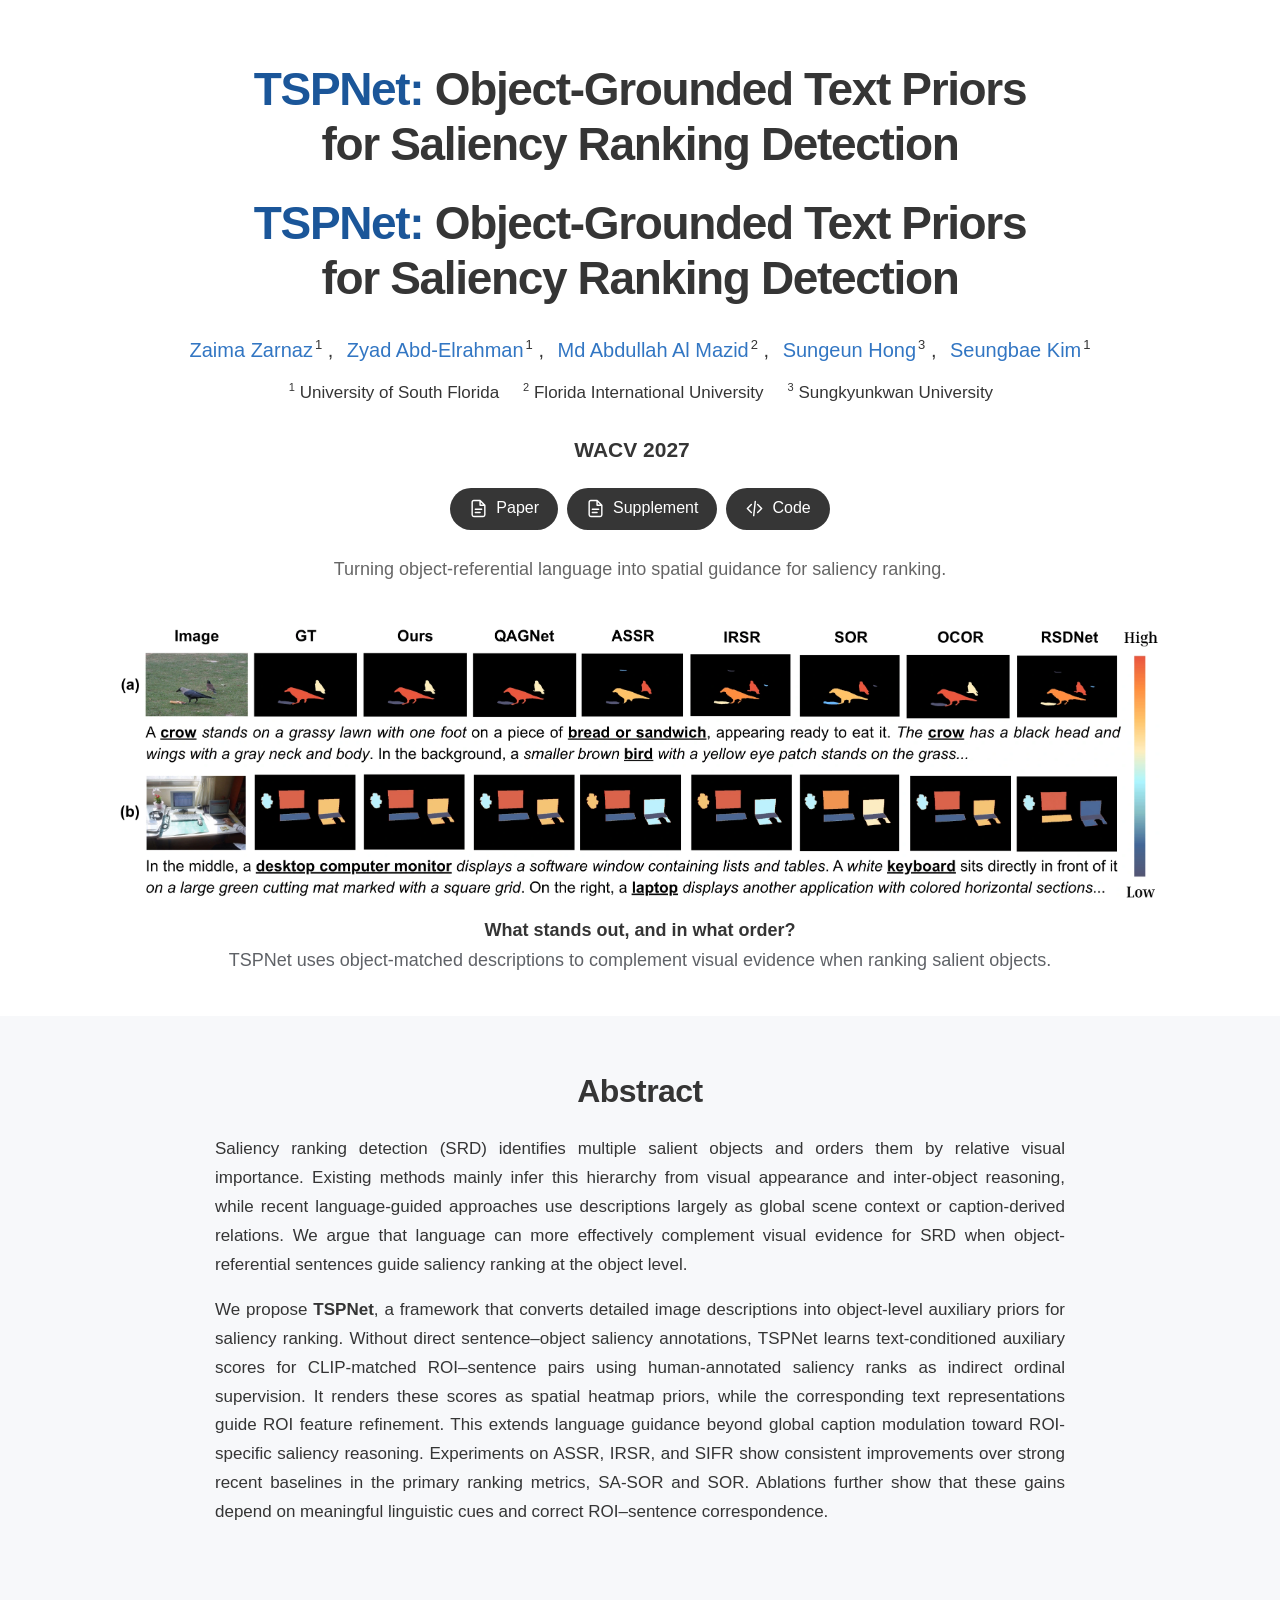
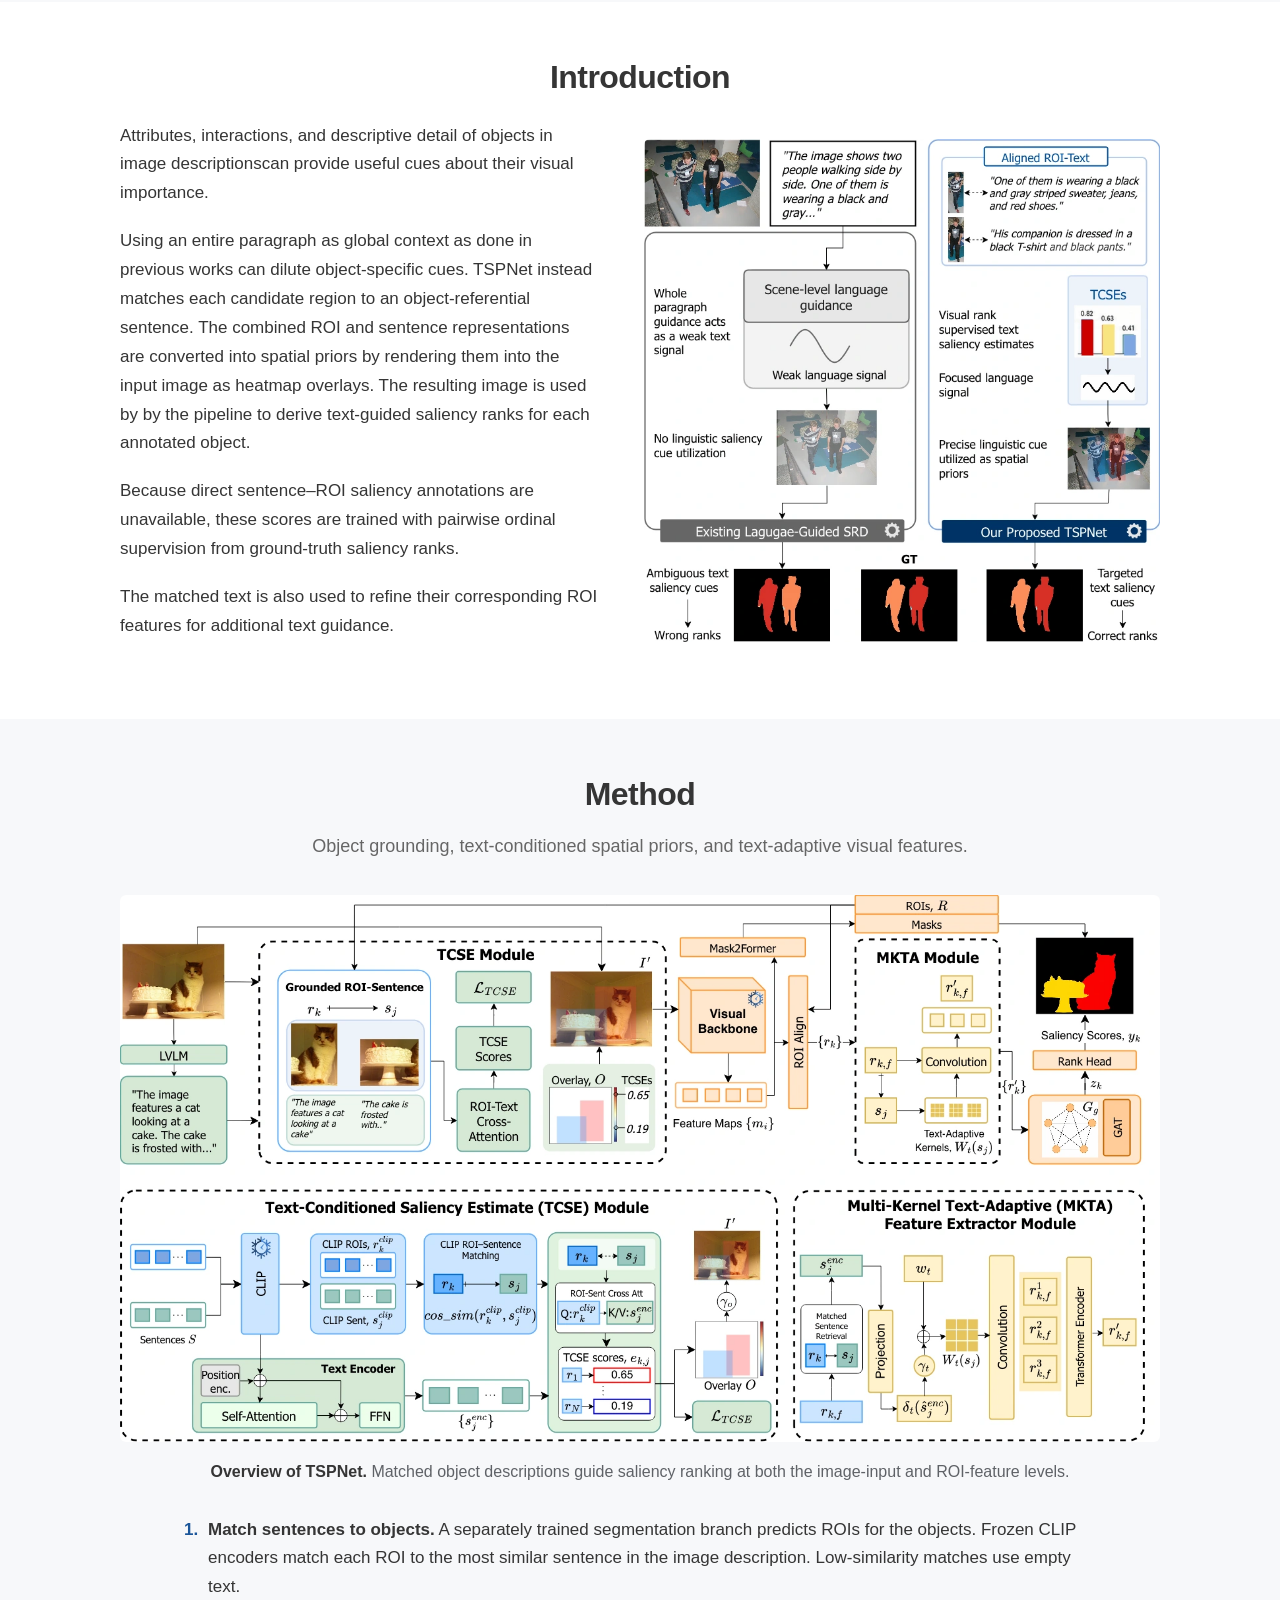
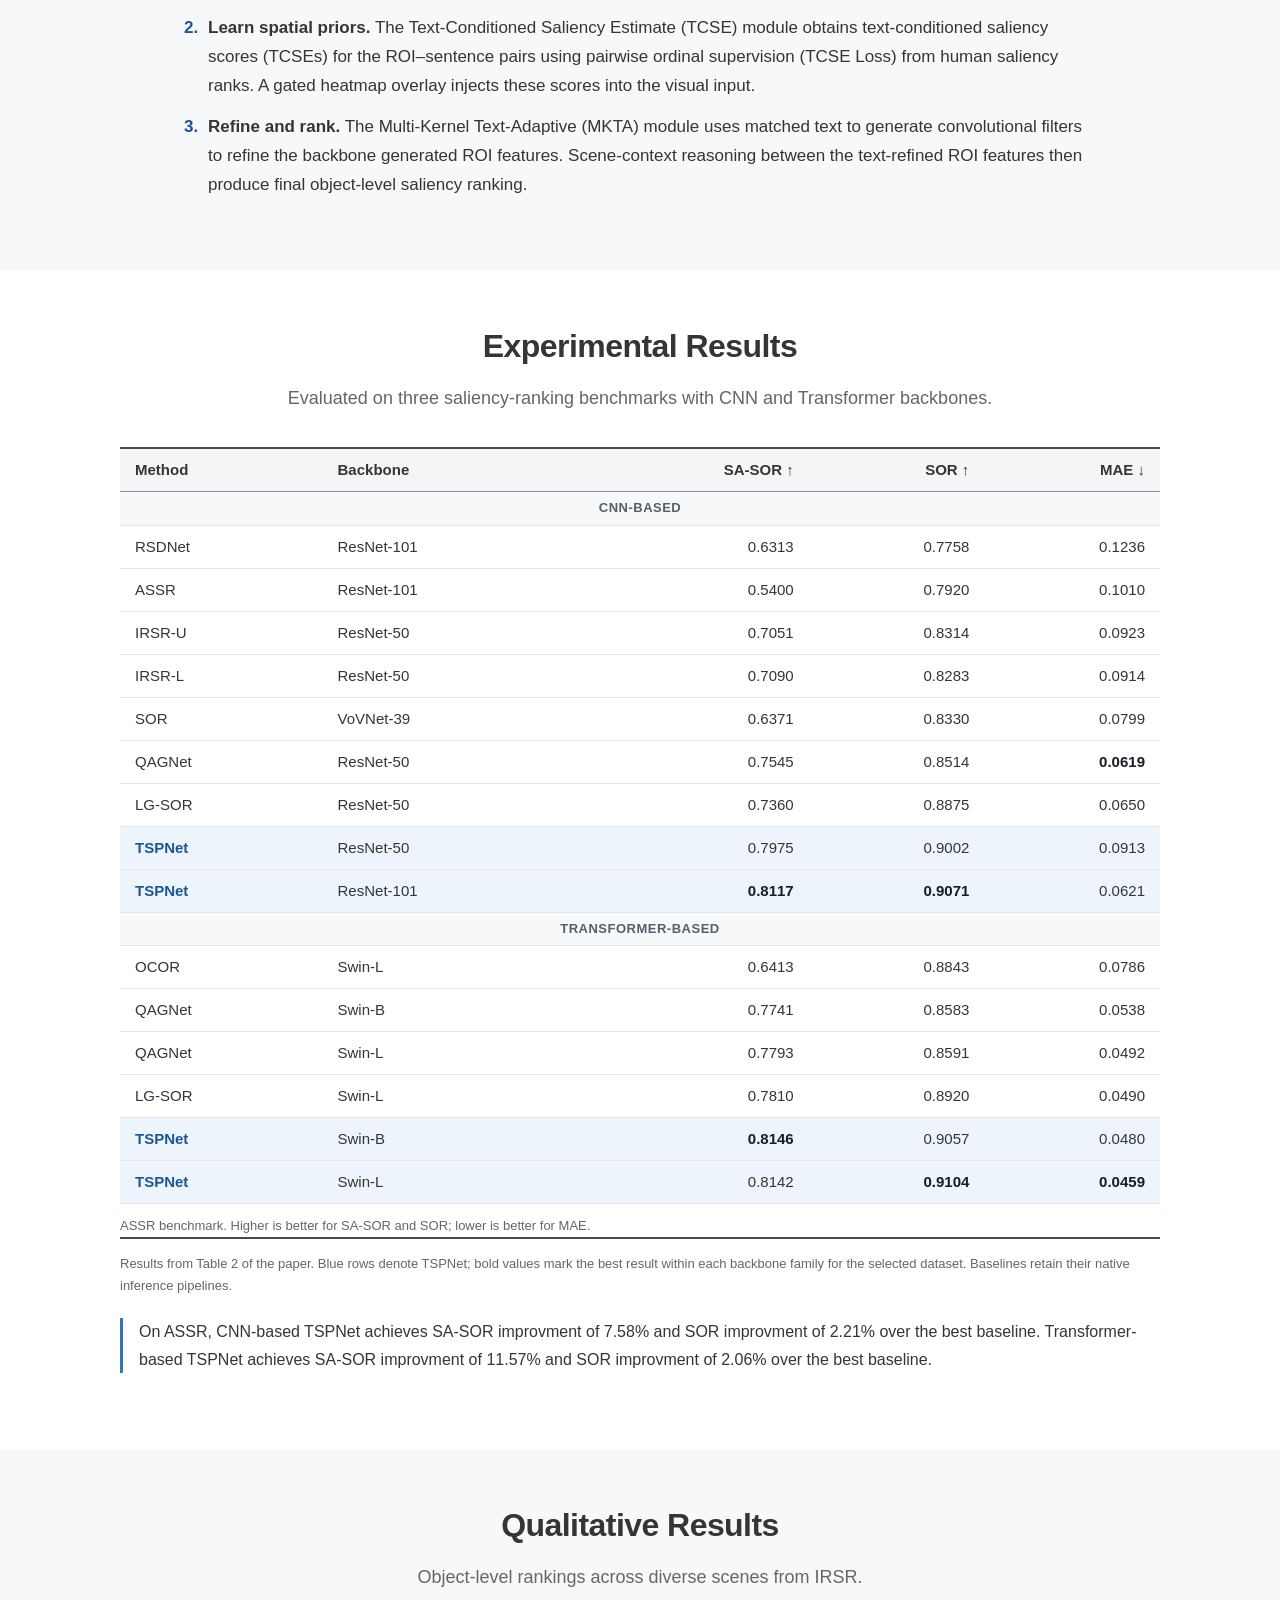
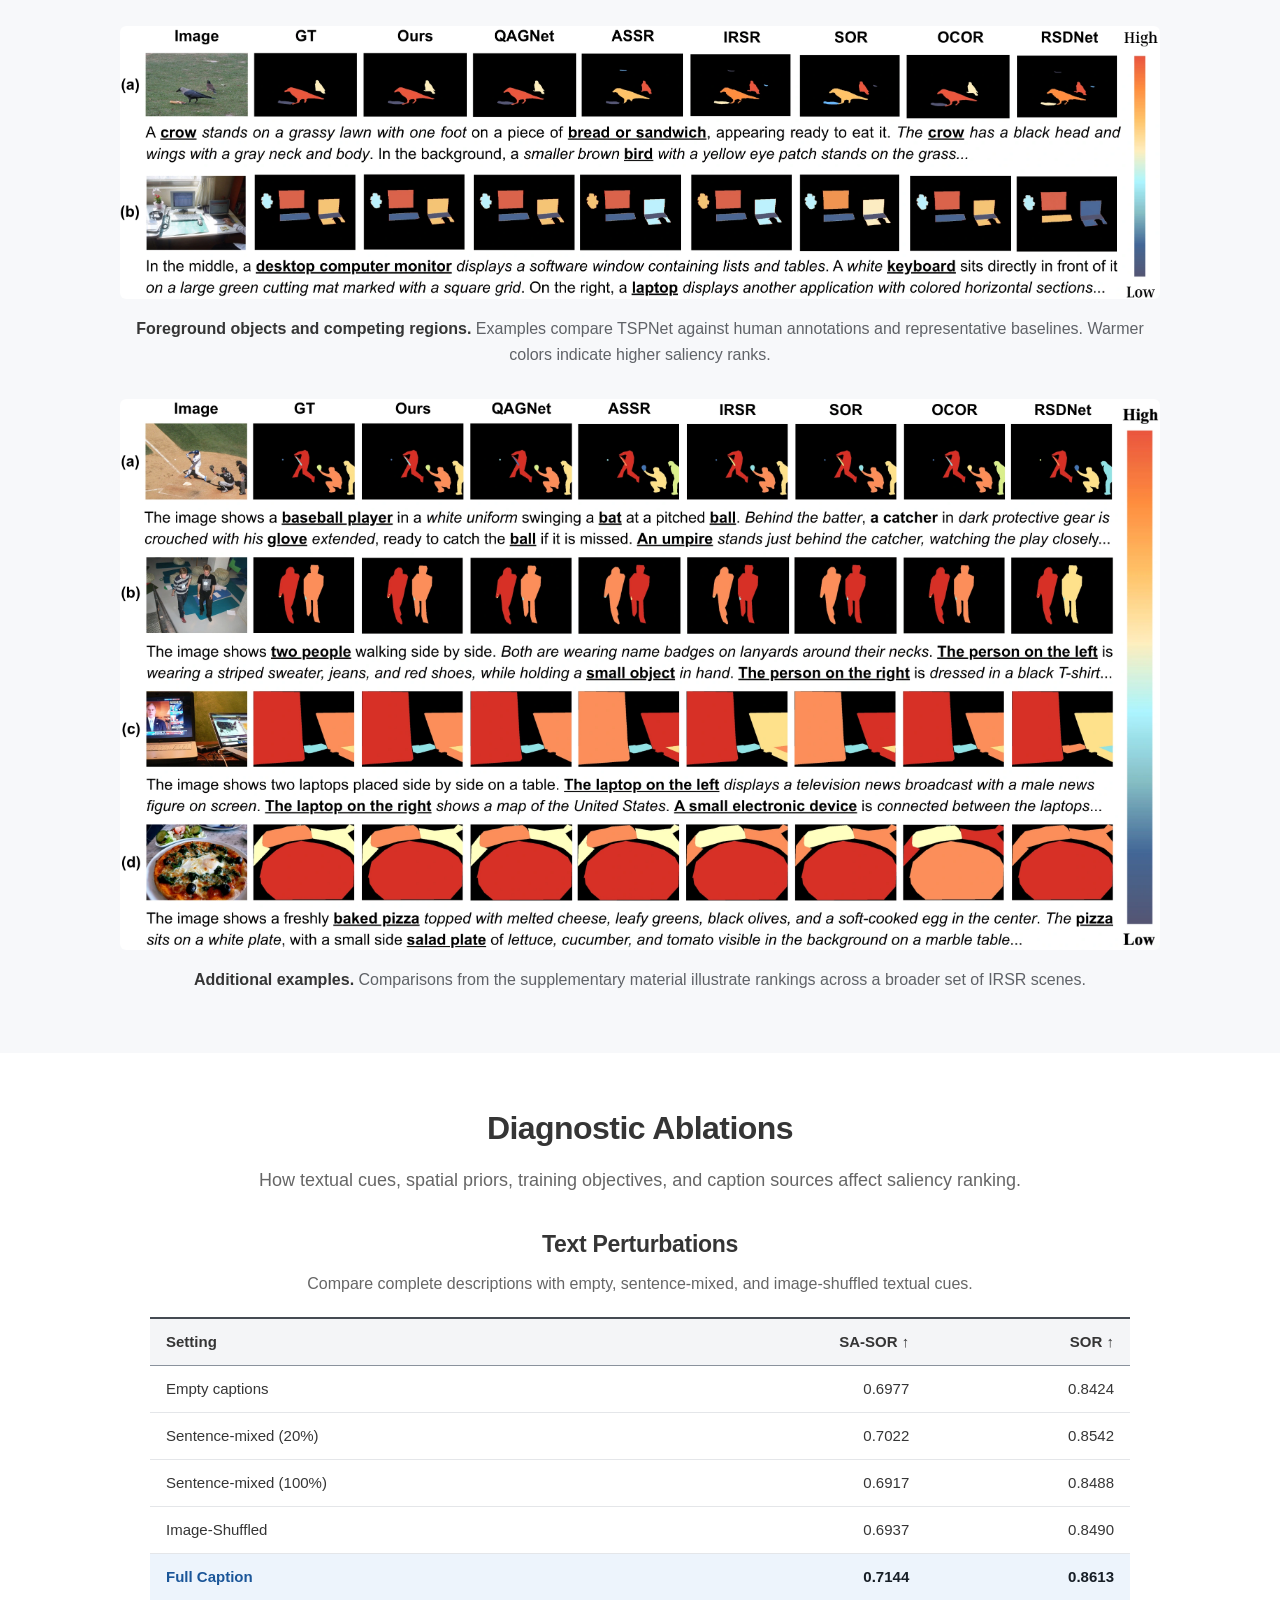
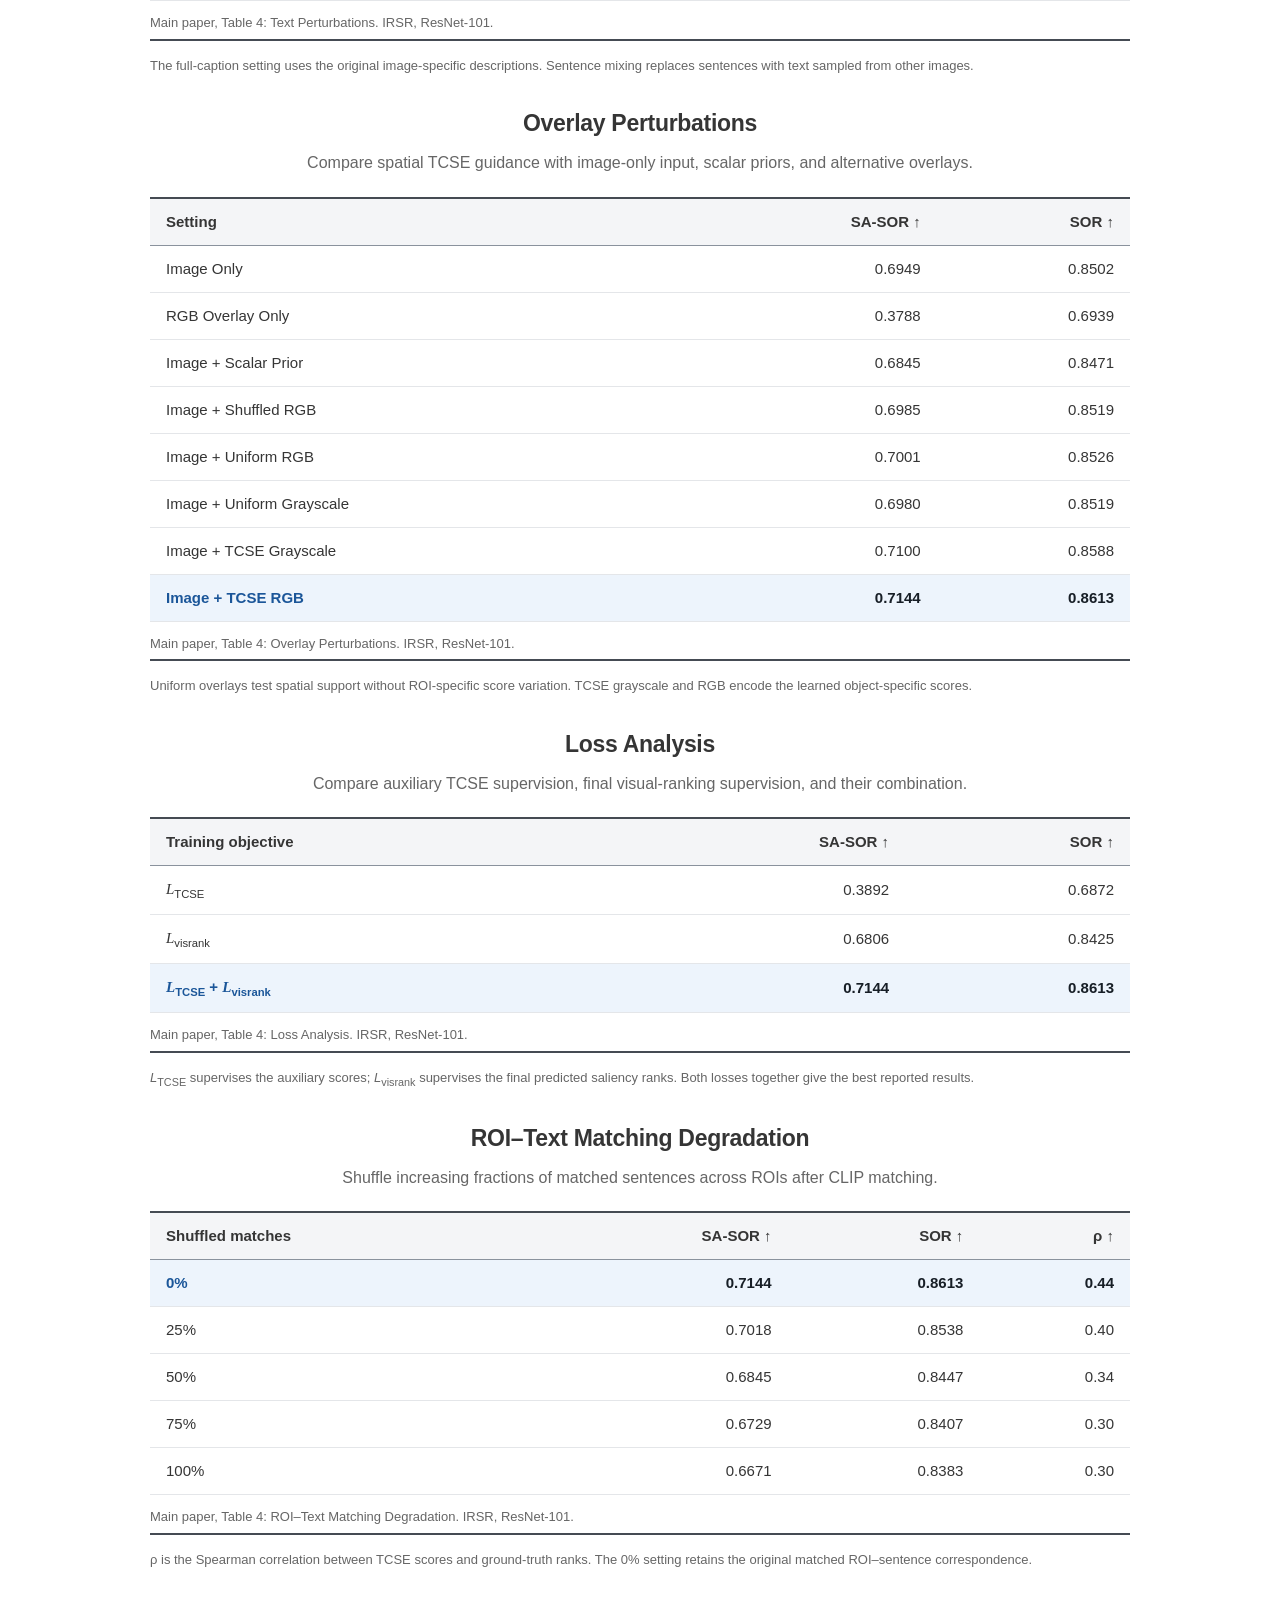
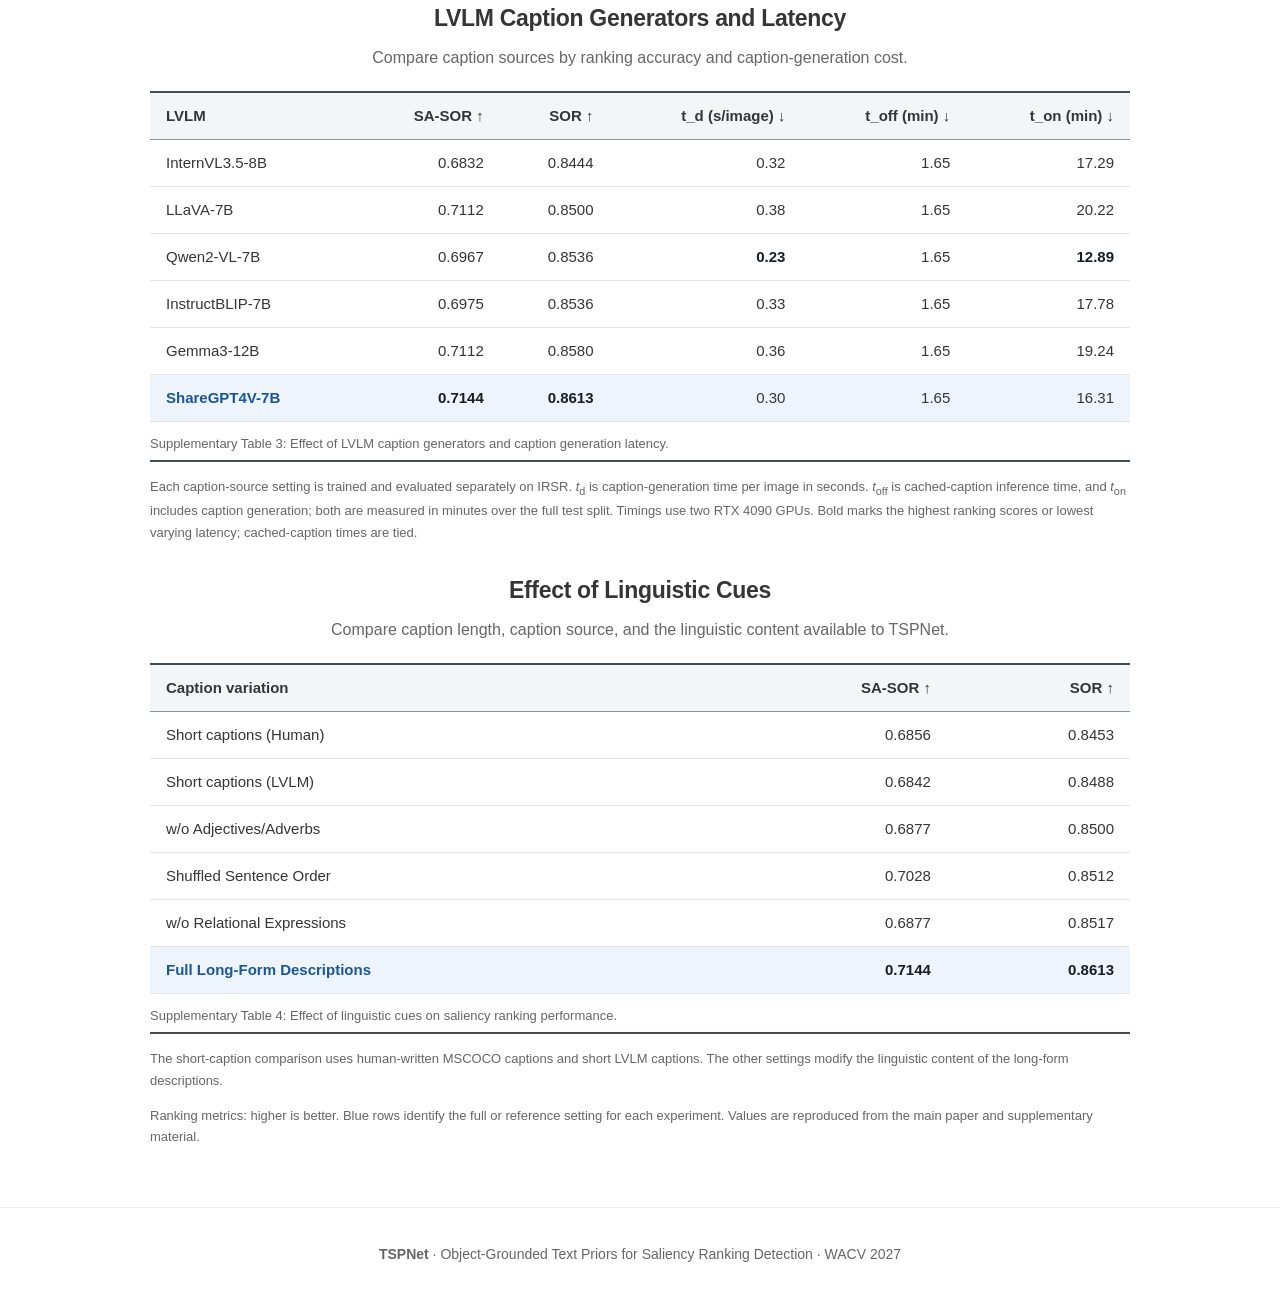
==== commit aea7bb19: "website added" ====
--- a/docs/index.html
+++ b/docs/index.html
@@ -28,6 +28,8 @@
   </svg>
 
   <header class="publication-header">
+    <div class="container">
+      <h1><span class="model-name">TSPNet:</span> Object-Grounded Text Priors<br class="desktop-break"> for Saliency Ranking Detection</h1>
       <!-- Author names and affiliations are populated from SITE_CONFIG in script.js. -->
       <div class="container">
         <h1><span class="model-name">TSPNet:</span> Object-Grounded Text Priors<br class="desktop-break"> for Saliency Ranking Detection</h1>
@@ -328,7 +330,7 @@
           </div>
           <p class="diagnostic-note">The short-caption comparison uses human-written MSCOCO captions and short LVLM captions. The other settings modify the linguistic content of the long-form descriptions.</p>
         </div>
-        
+        <p class="diagnostic-note">Ranking metrics: higher is better. Blue rows identify the full or reference setting for each experiment. Values are reproduced from the main paper and supplementary material.</p>
       </div>
     </section>
 
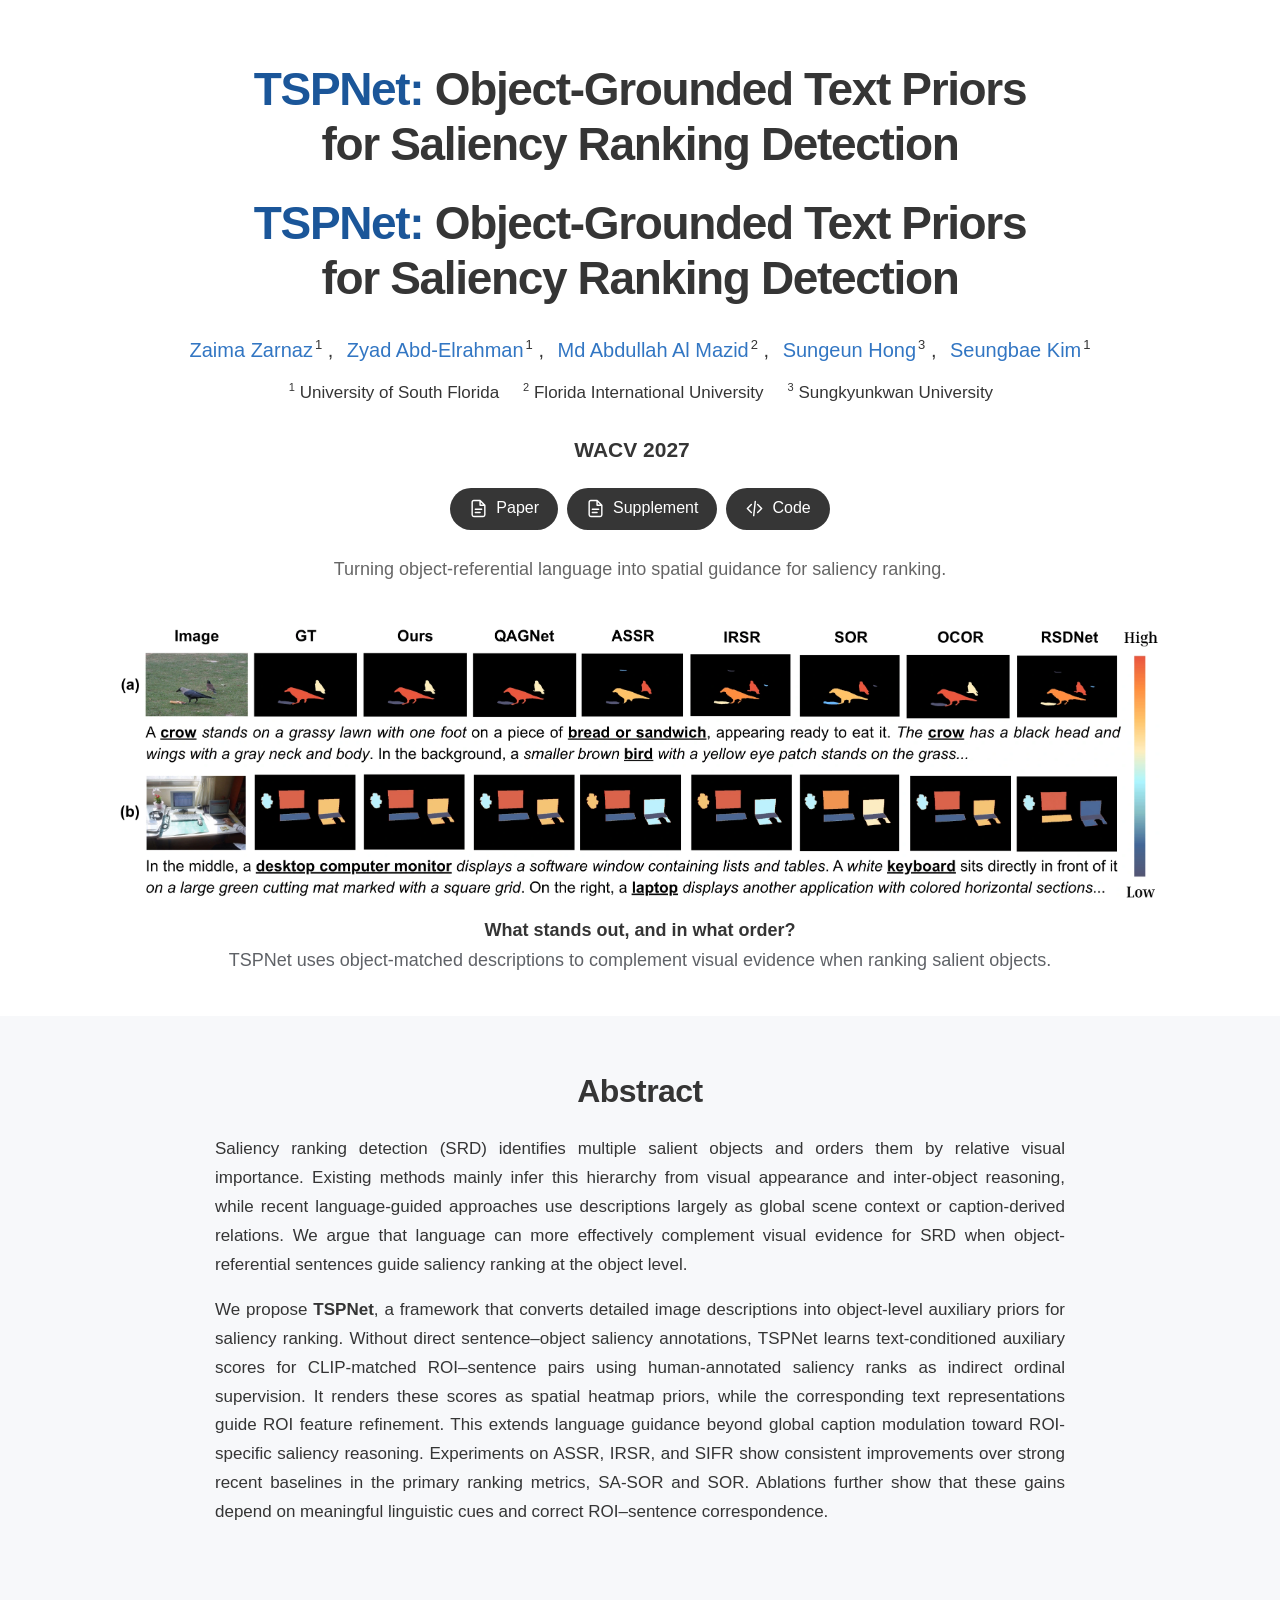
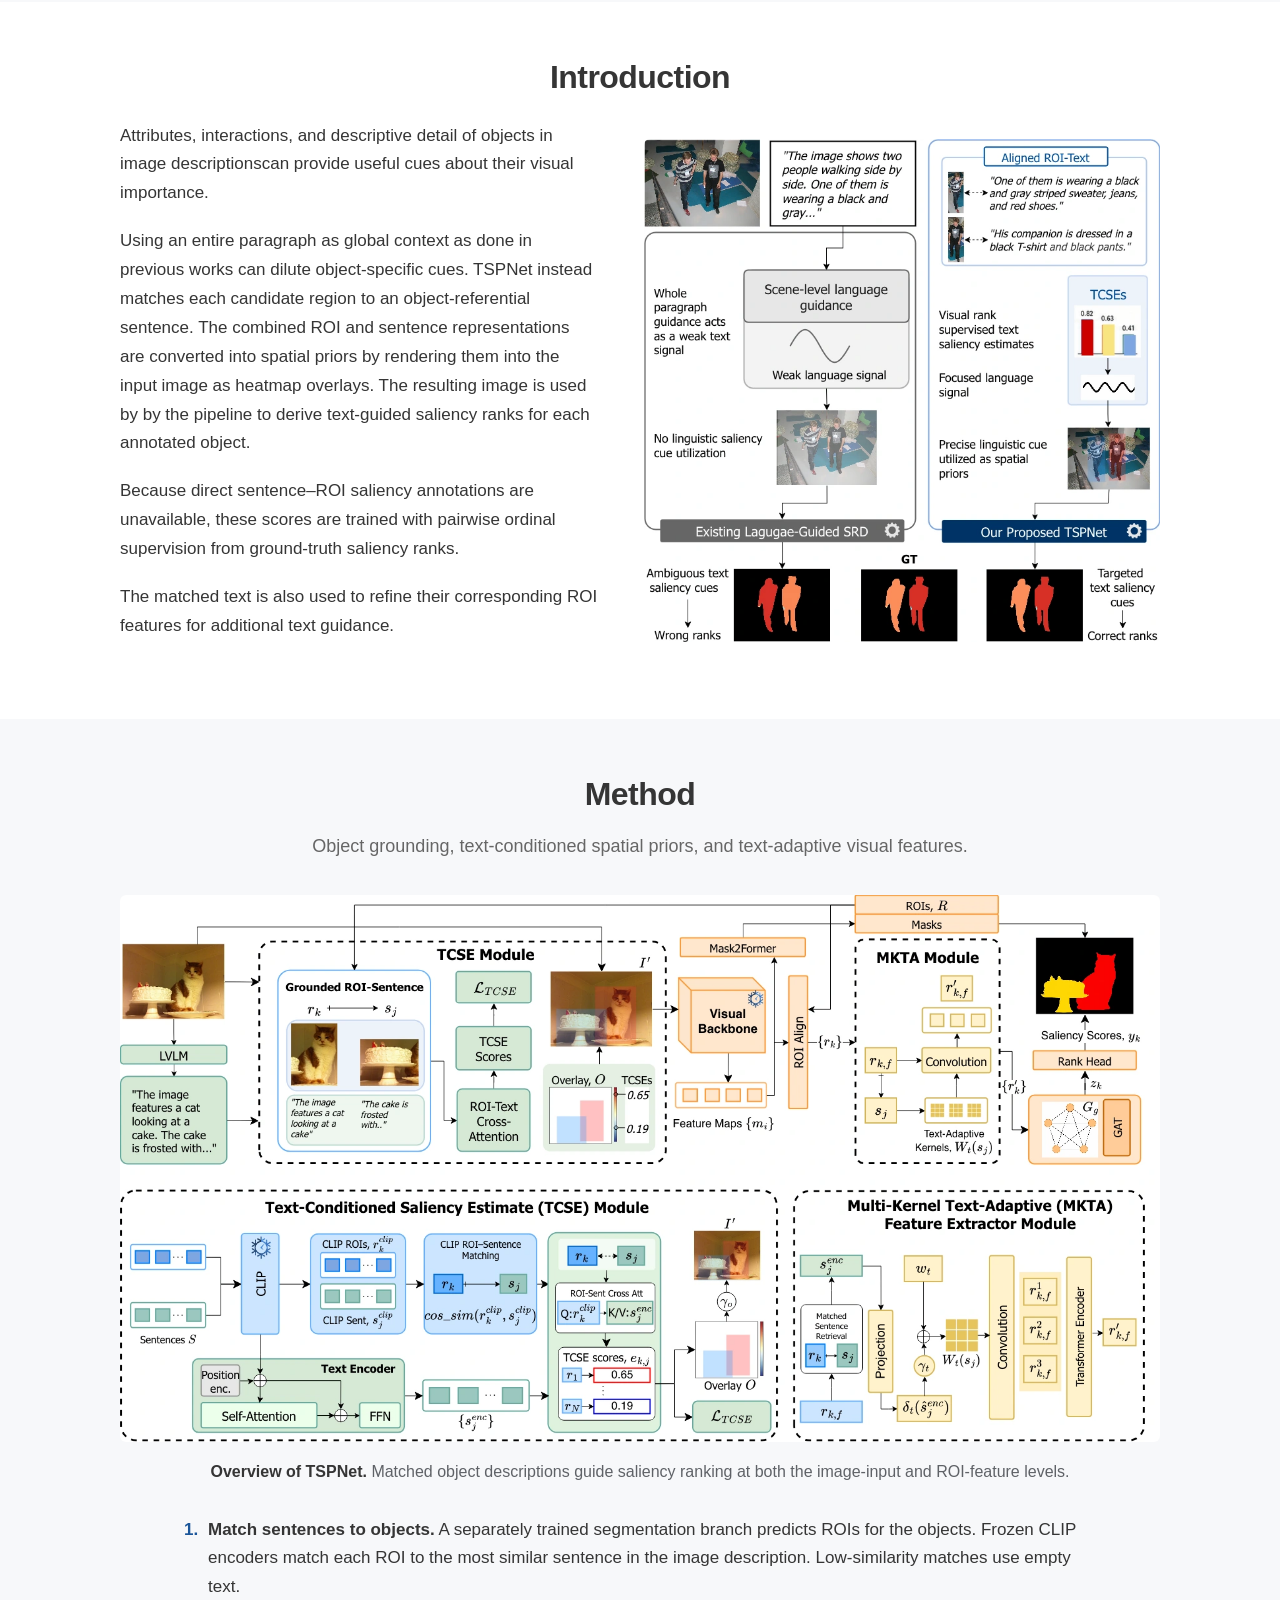
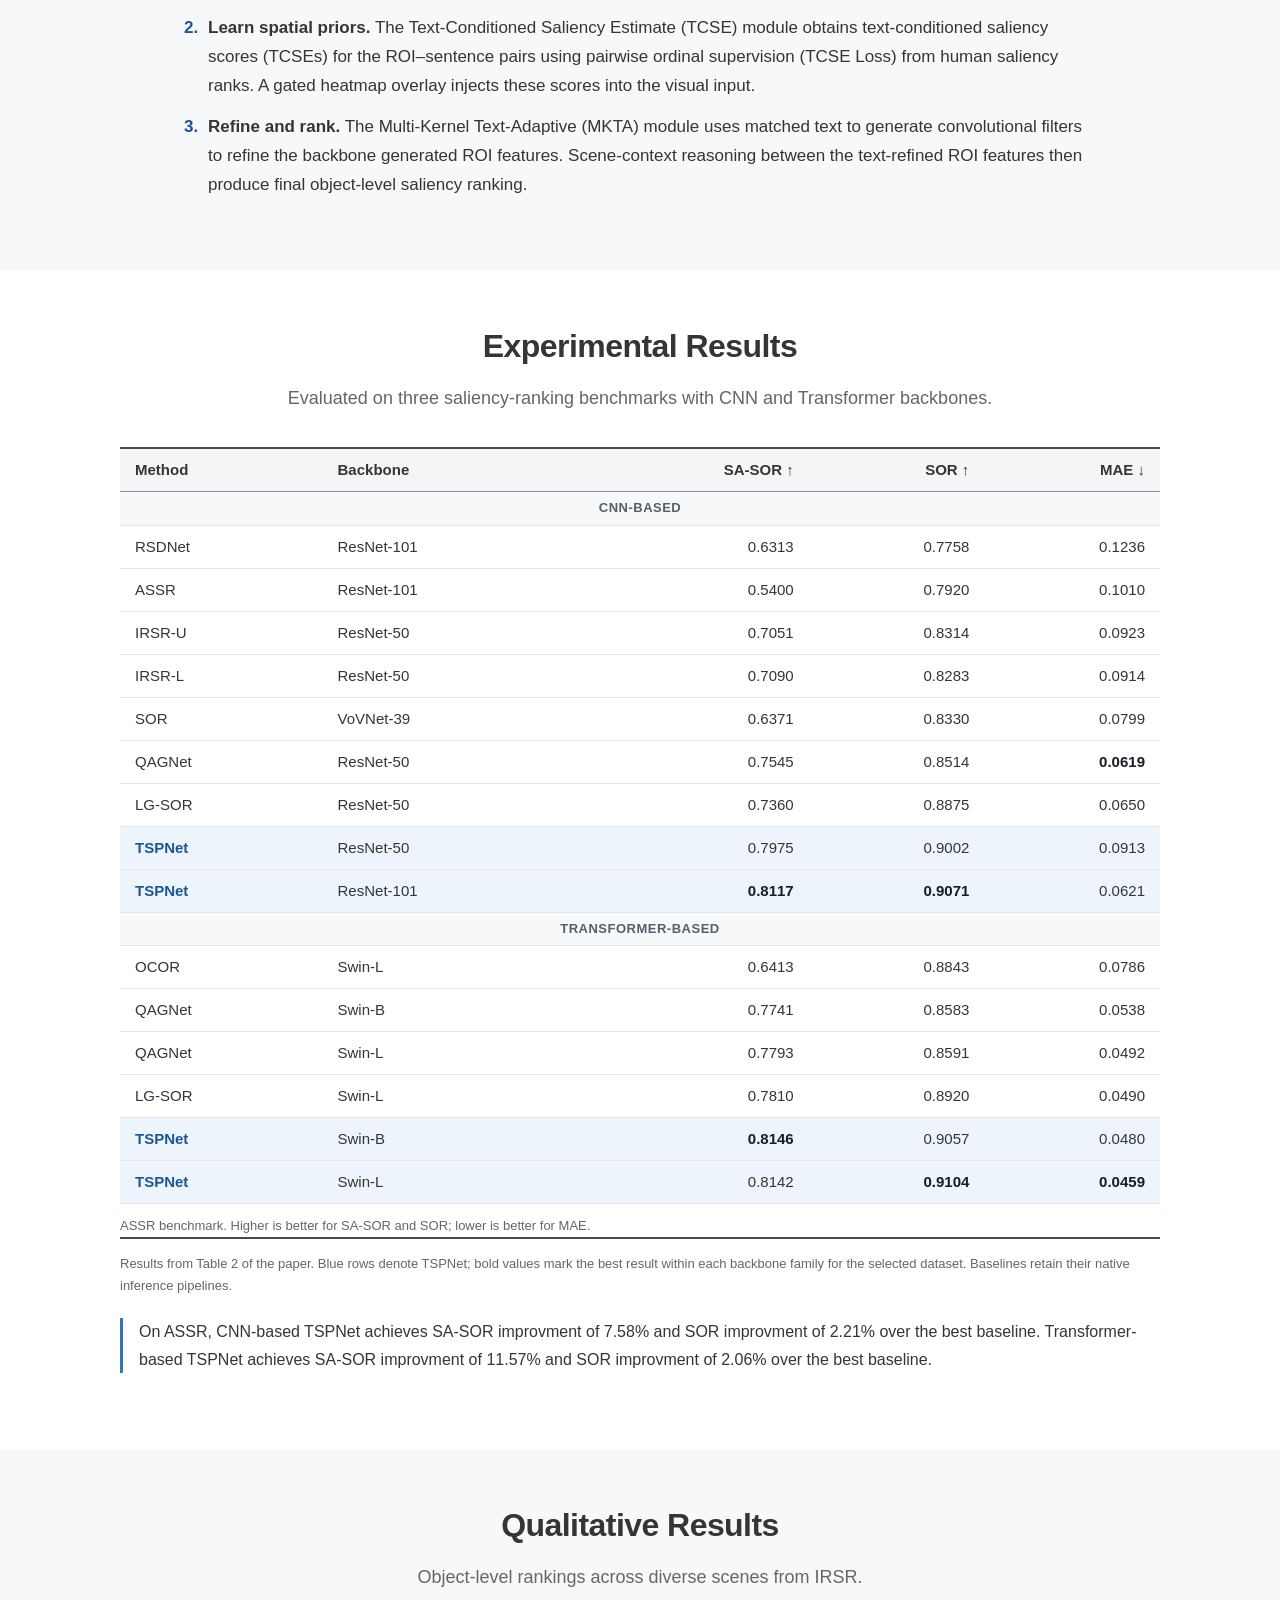
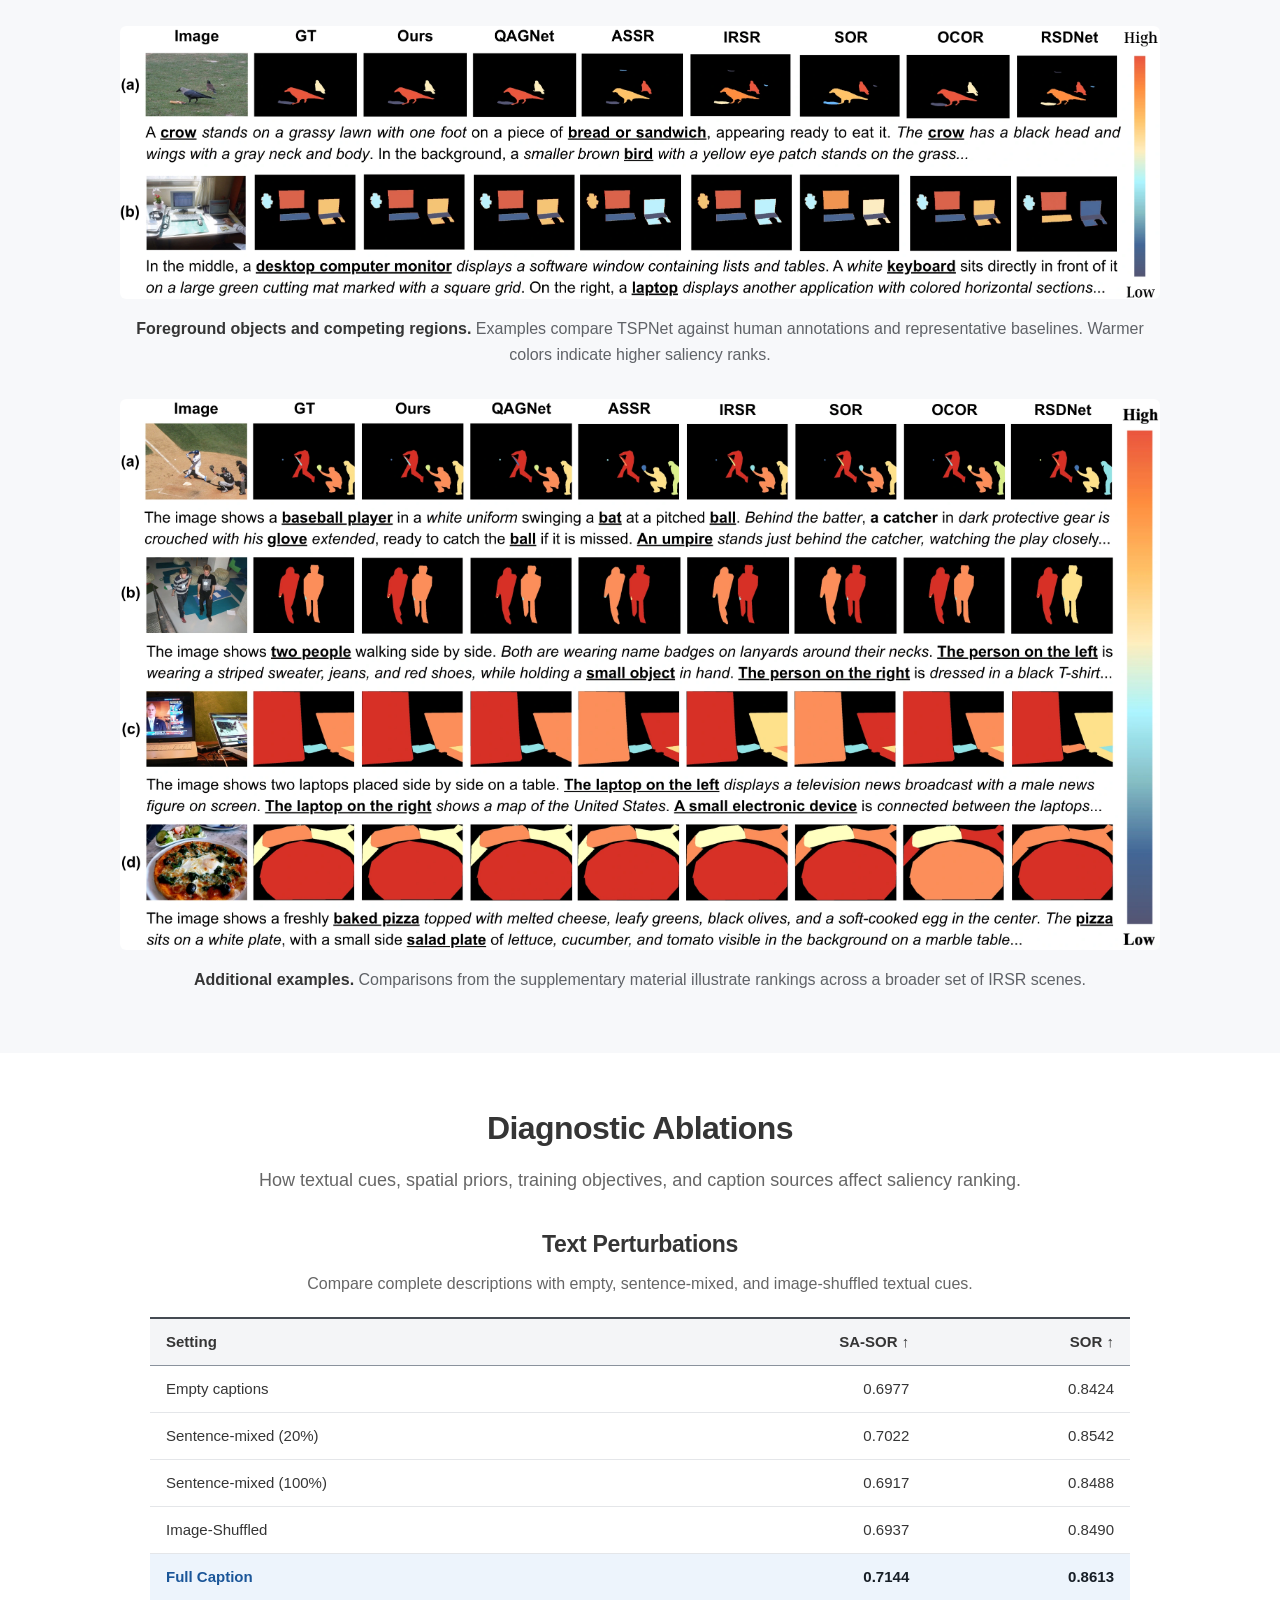
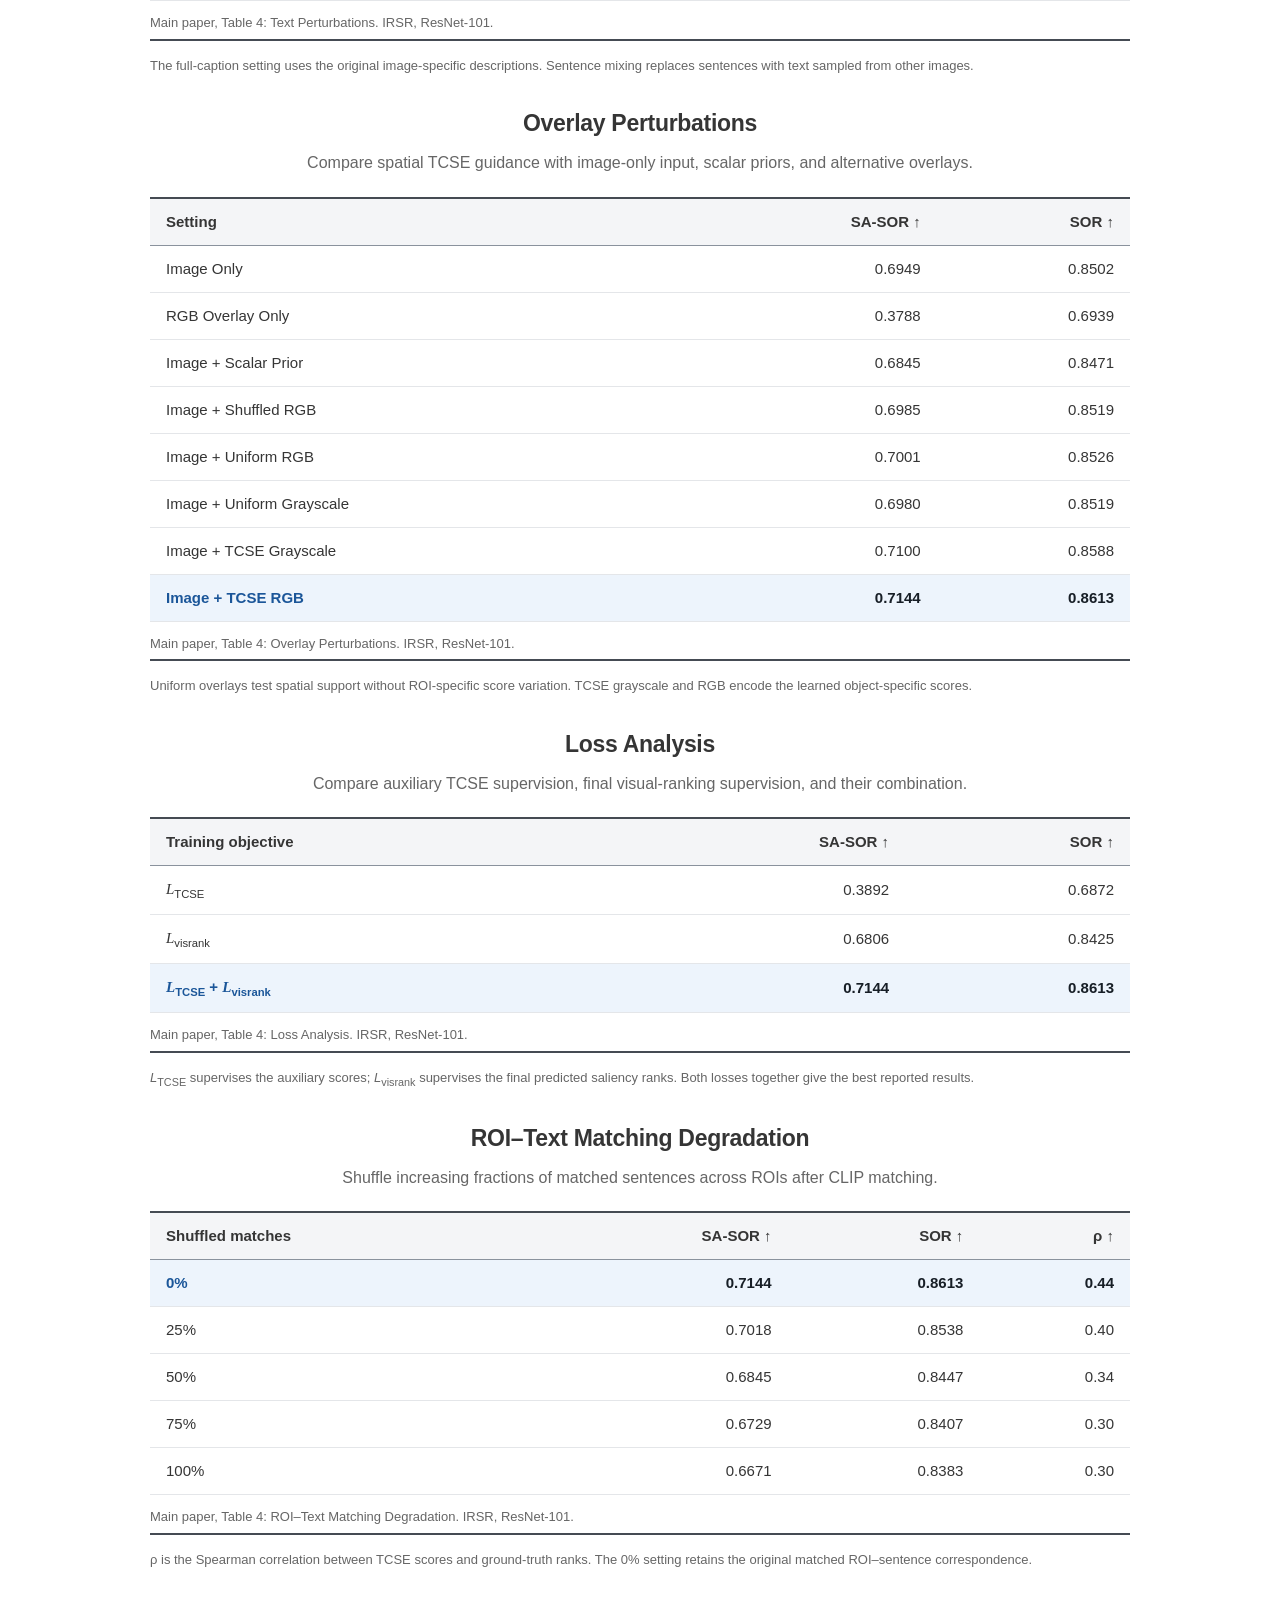
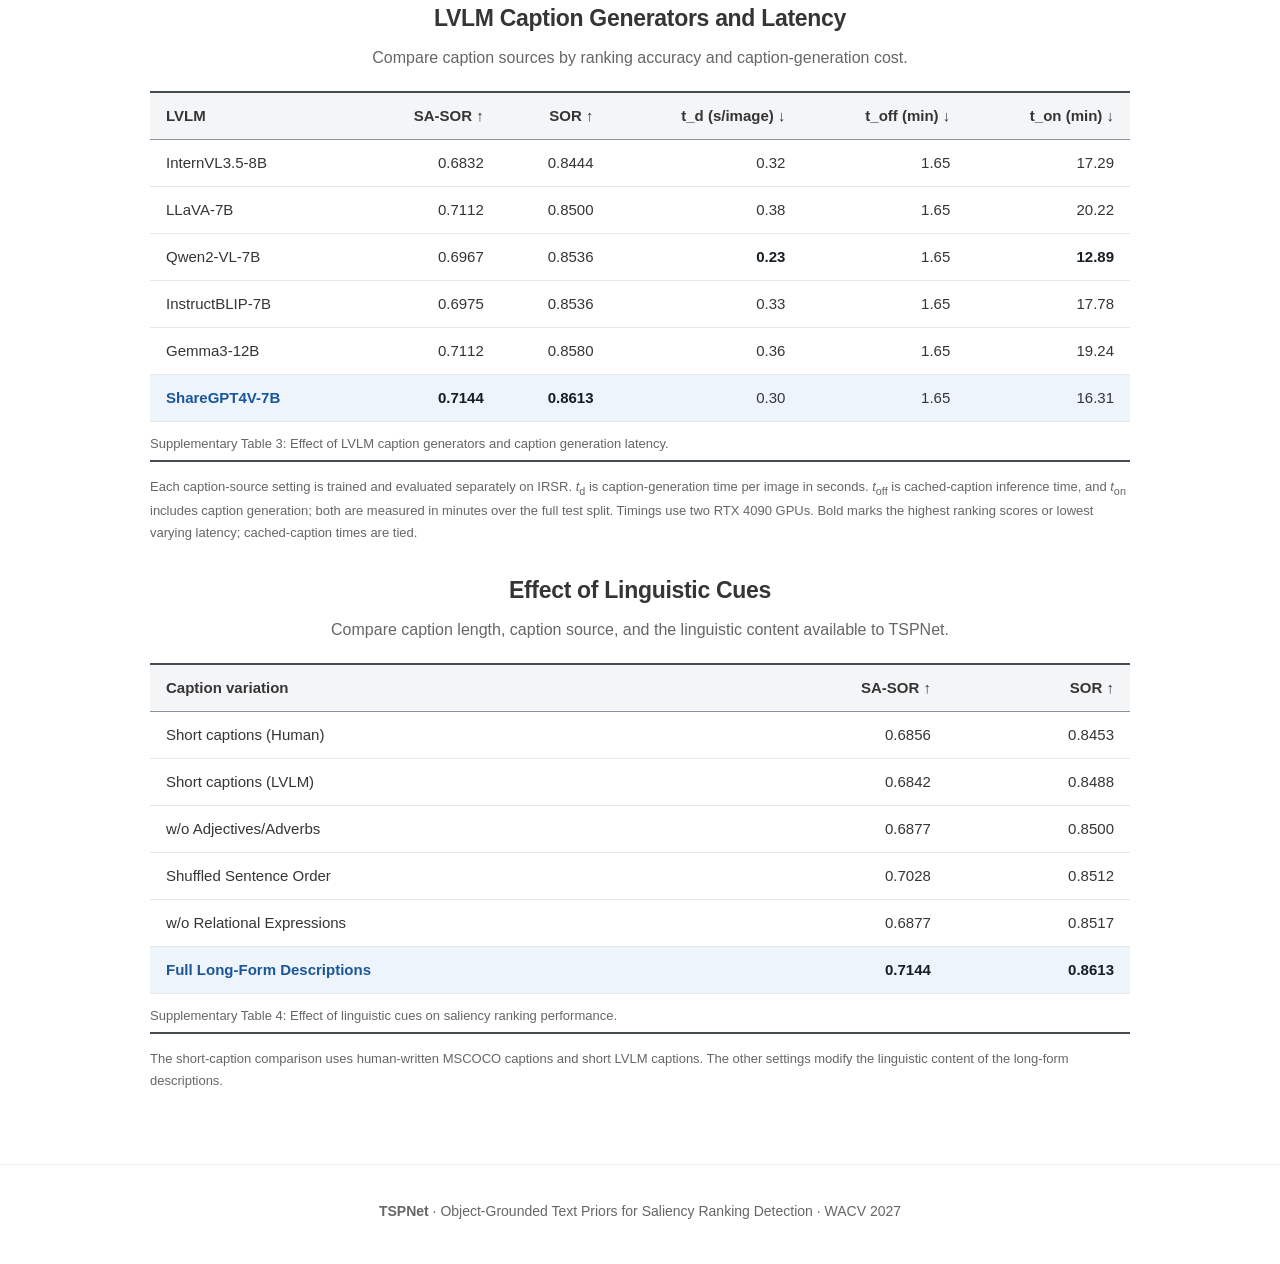
==== commit b61fea4f: "website added" ====
--- a/docs/index.html
+++ b/docs/index.html
@@ -330,7 +330,7 @@
           </div>
           <p class="diagnostic-note">The short-caption comparison uses human-written MSCOCO captions and short LVLM captions. The other settings modify the linguistic content of the long-form descriptions.</p>
         </div>
-        <p class="diagnostic-note">Ranking metrics: higher is better. Blue rows identify the full or reference setting for each experiment. Values are reproduced from the main paper and supplementary material.</p>
+        <p class="diagnostic-note"></p>
       </div>
     </section>
 
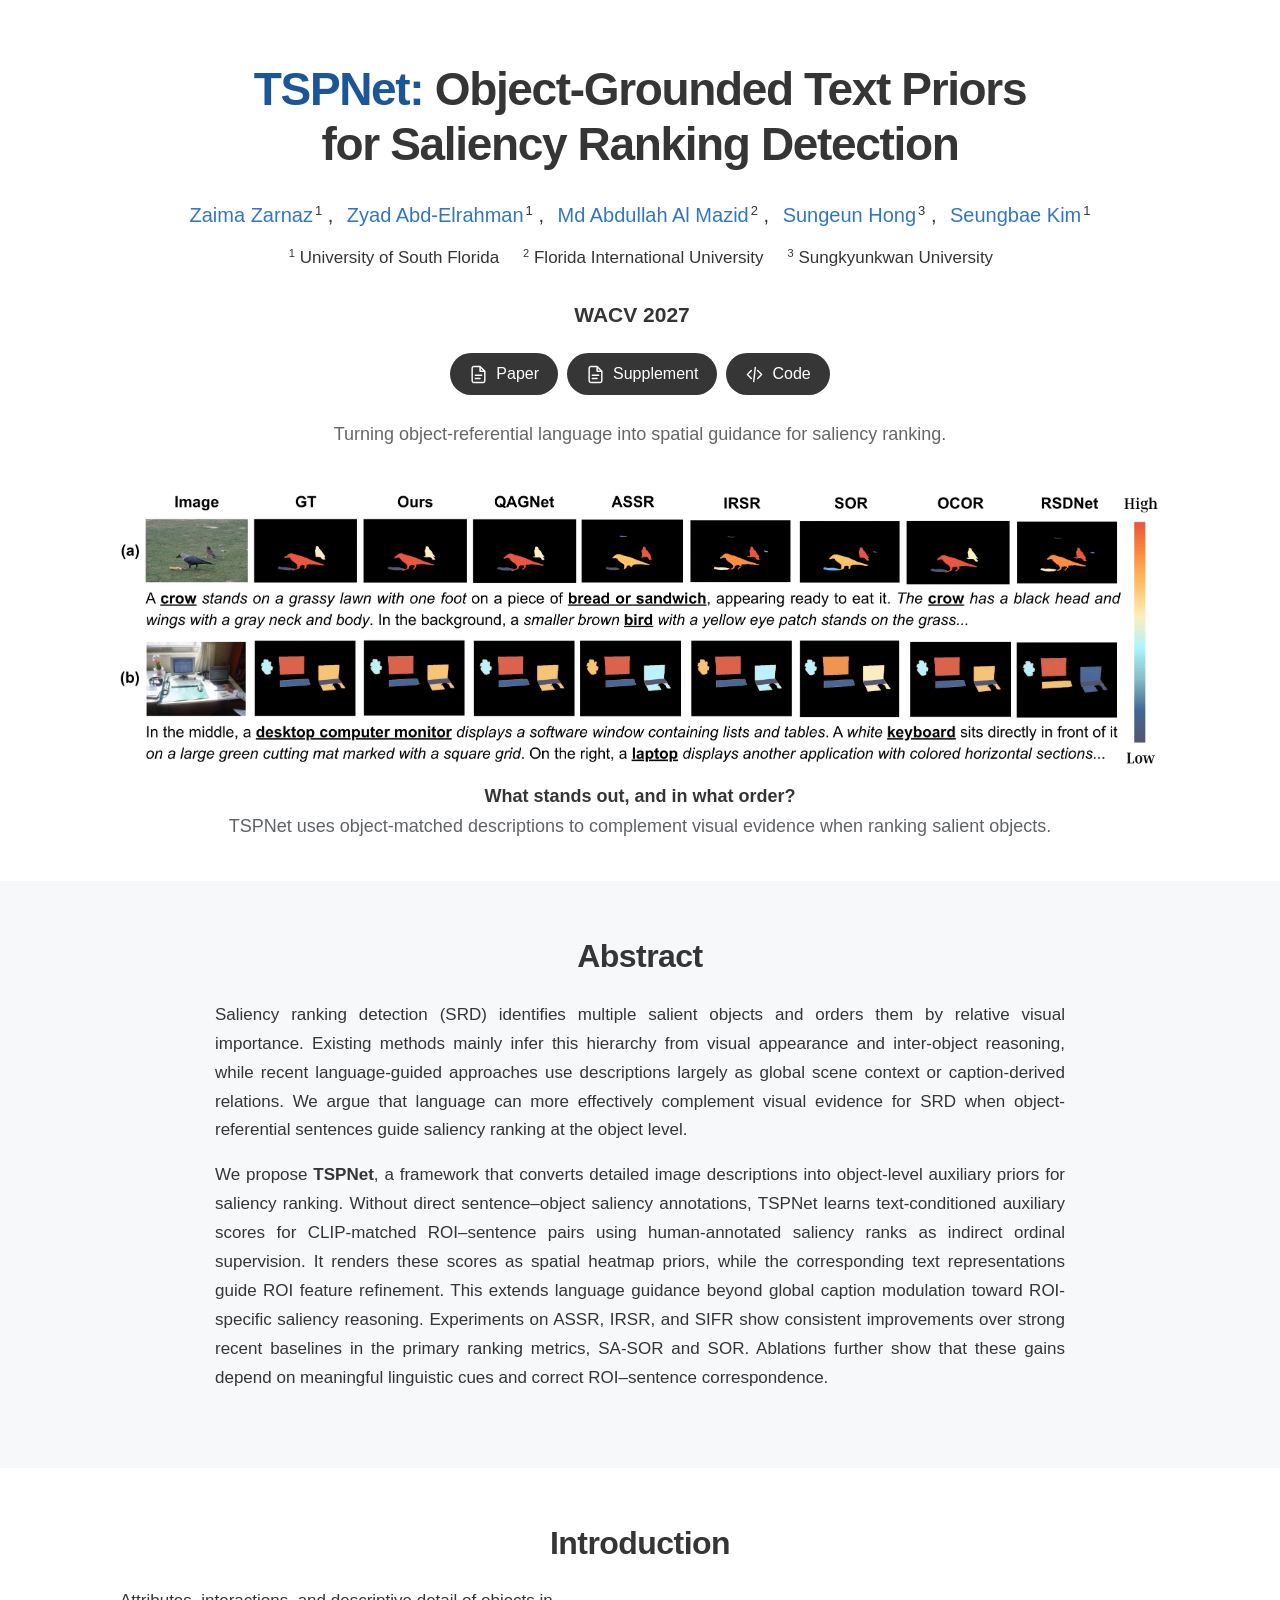
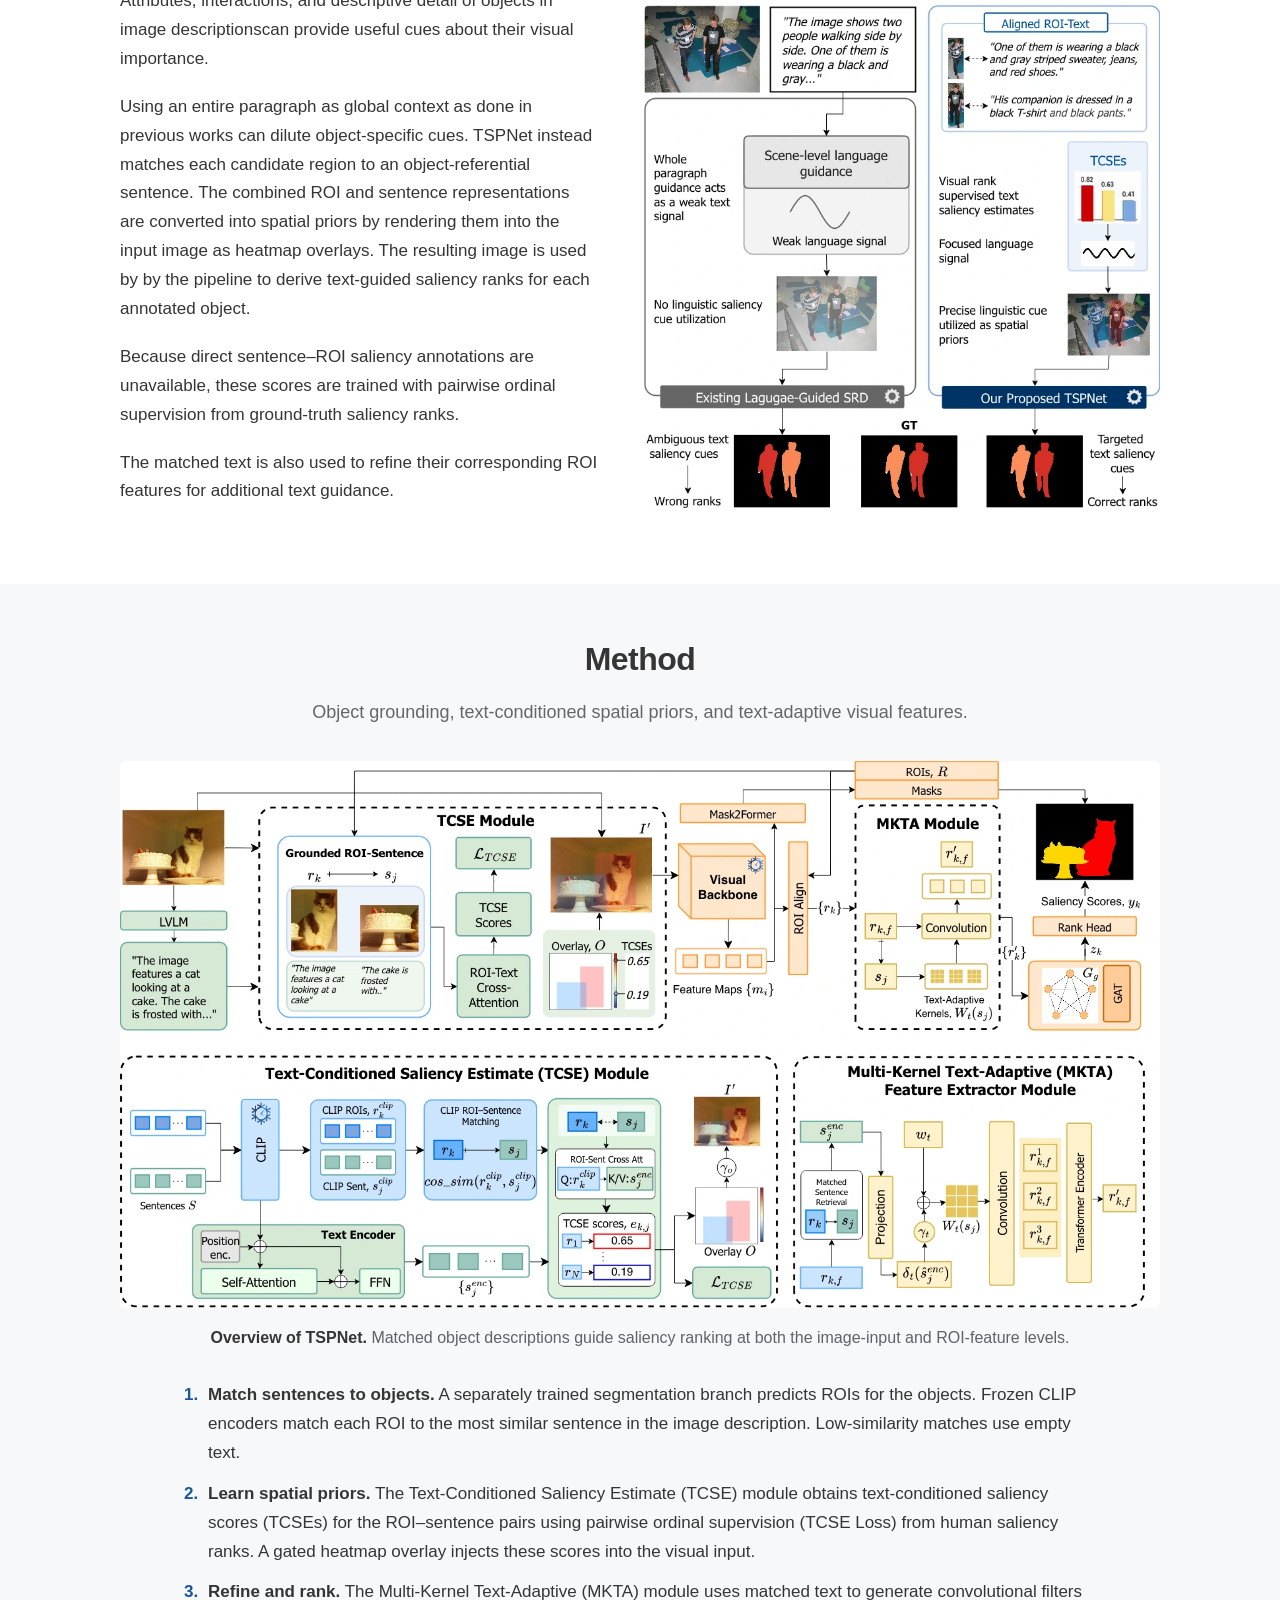
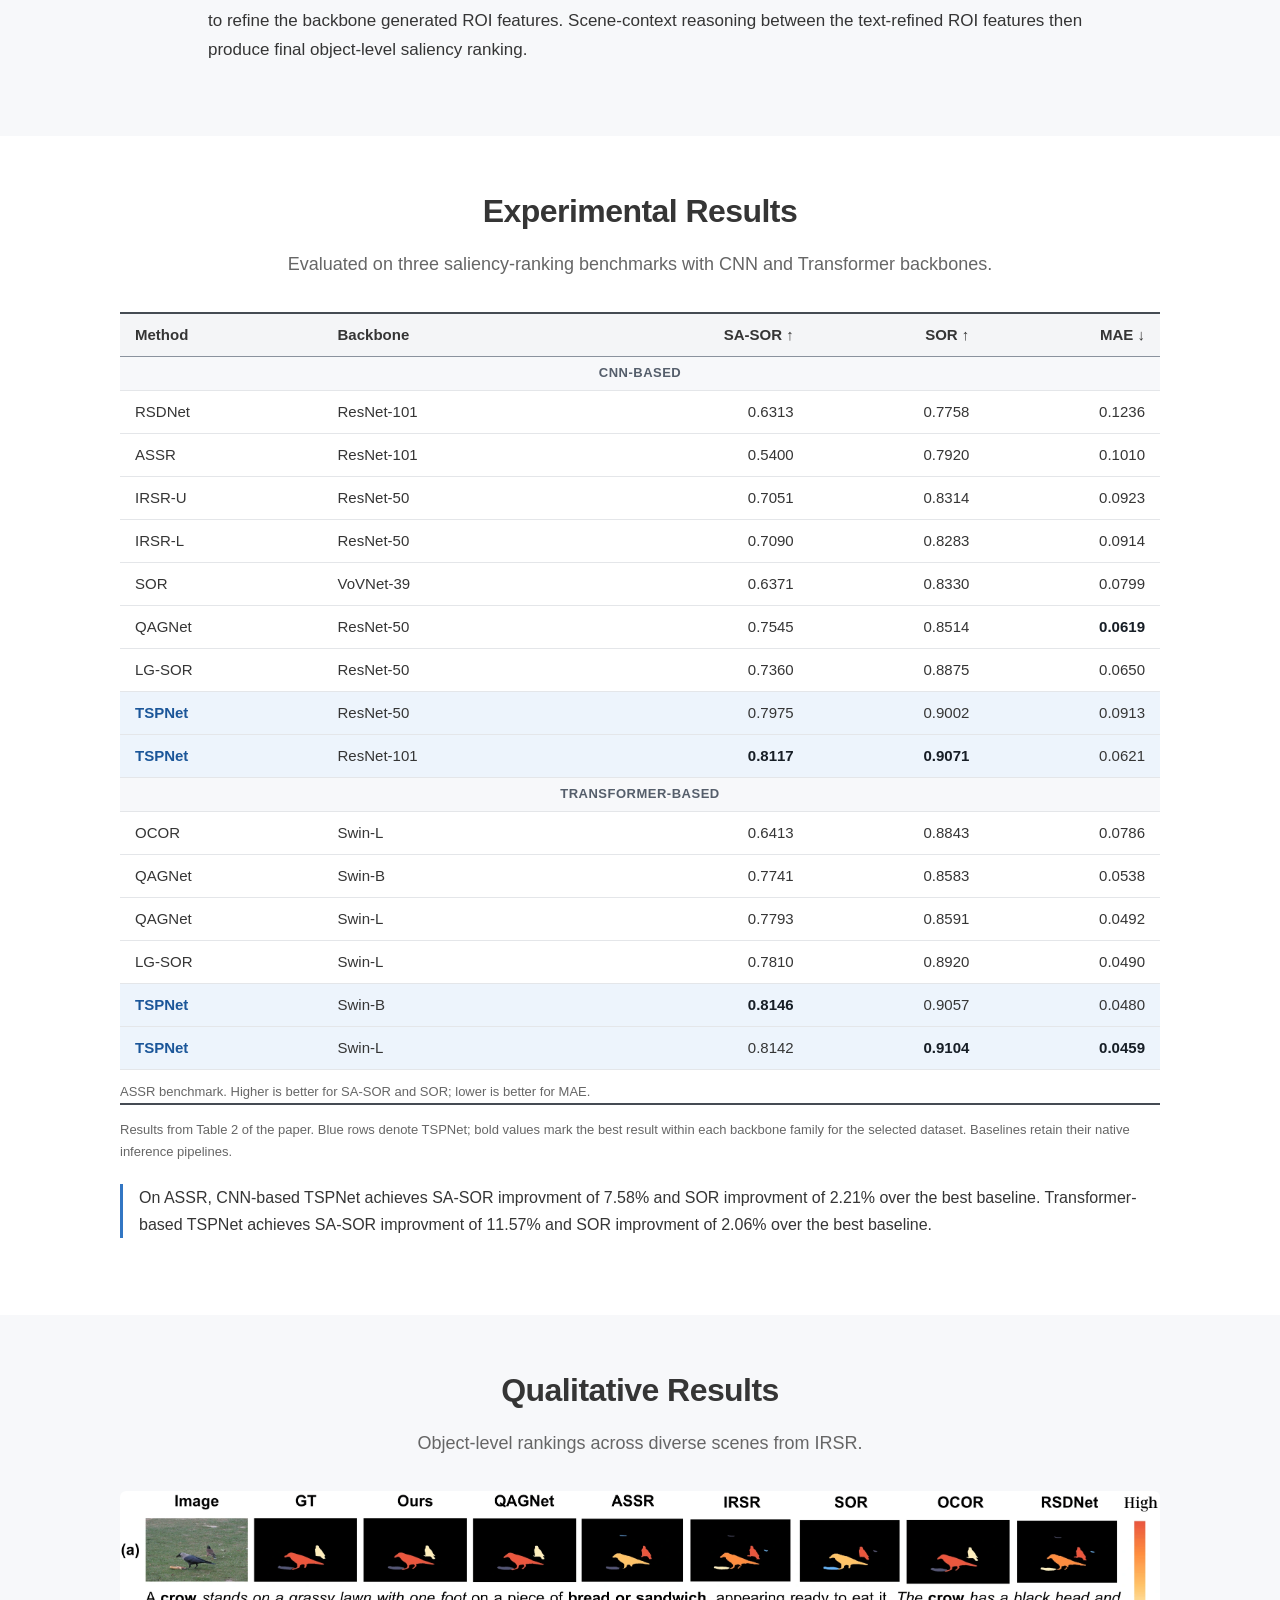
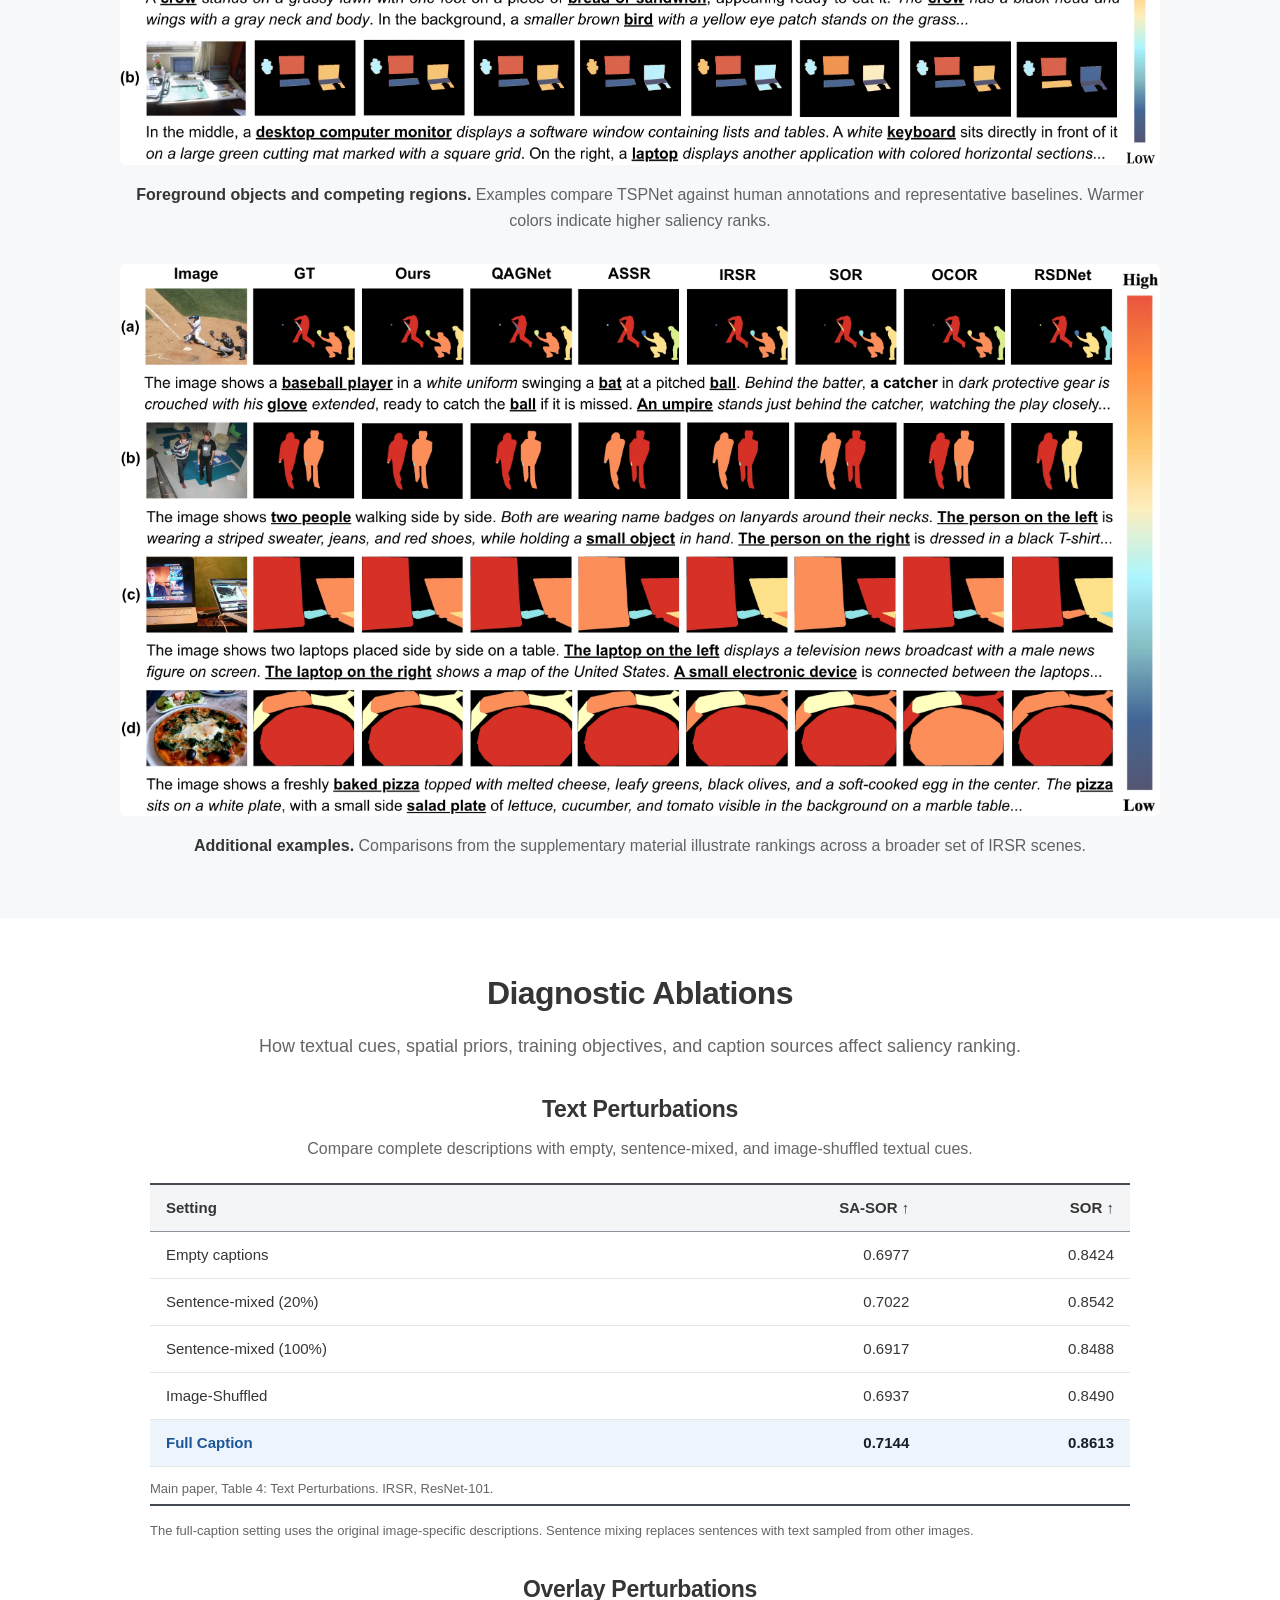
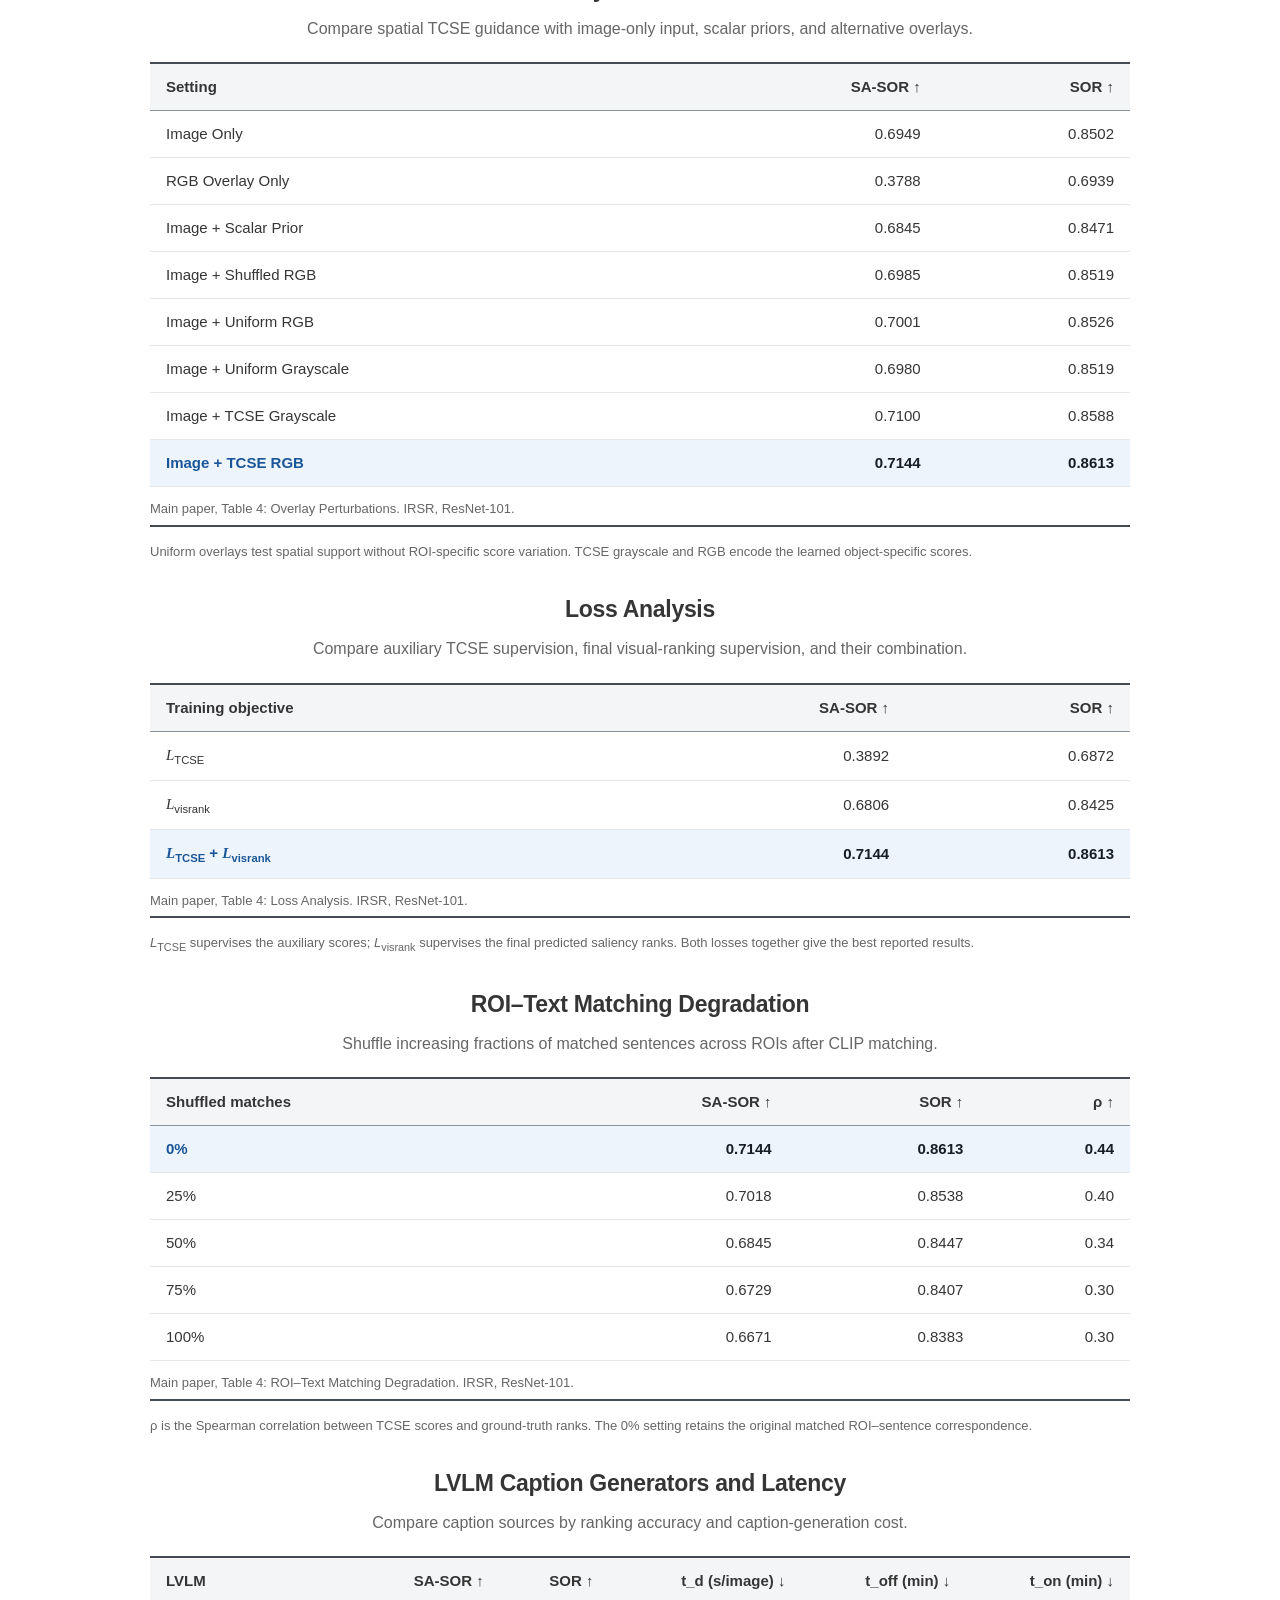
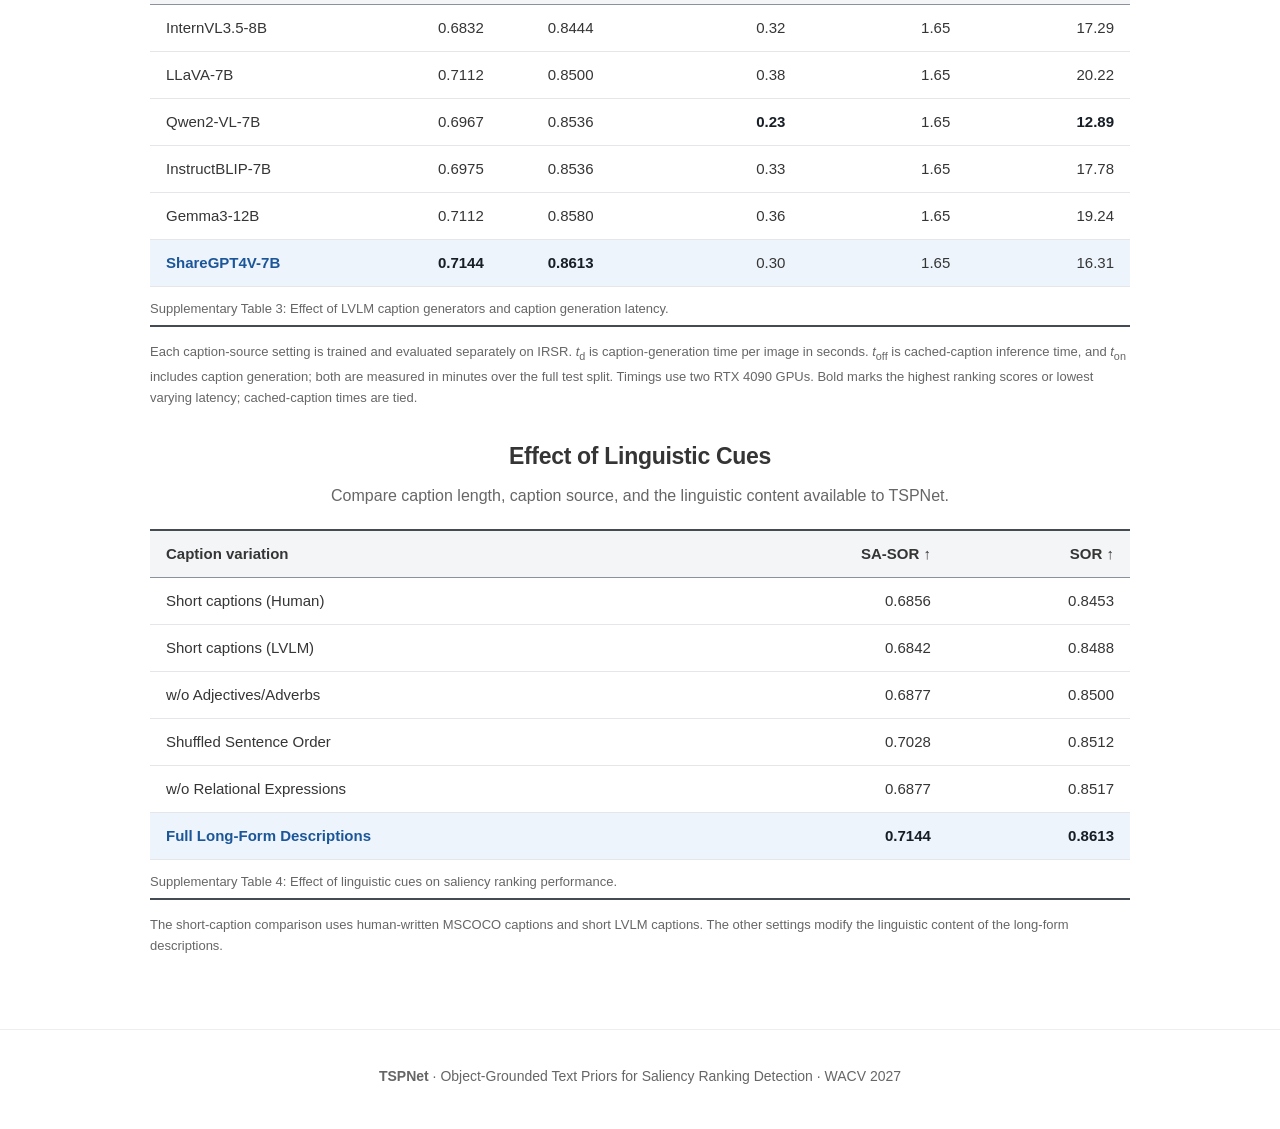
==== commit a33e067f: "website added" ====
--- a/docs/index.html
+++ b/docs/index.html
@@ -28,8 +28,7 @@
   </svg>
 
   <header class="publication-header">
-    <div class="container">
-      <h1><span class="model-name">TSPNet:</span> Object-Grounded Text Priors<br class="desktop-break"> for Saliency Ranking Detection</h1>
+
       <!-- Author names and affiliations are populated from SITE_CONFIG in script.js. -->
       <div class="container">
         <h1><span class="model-name">TSPNet:</span> Object-Grounded Text Priors<br class="desktop-break"> for Saliency Ranking Detection</h1>
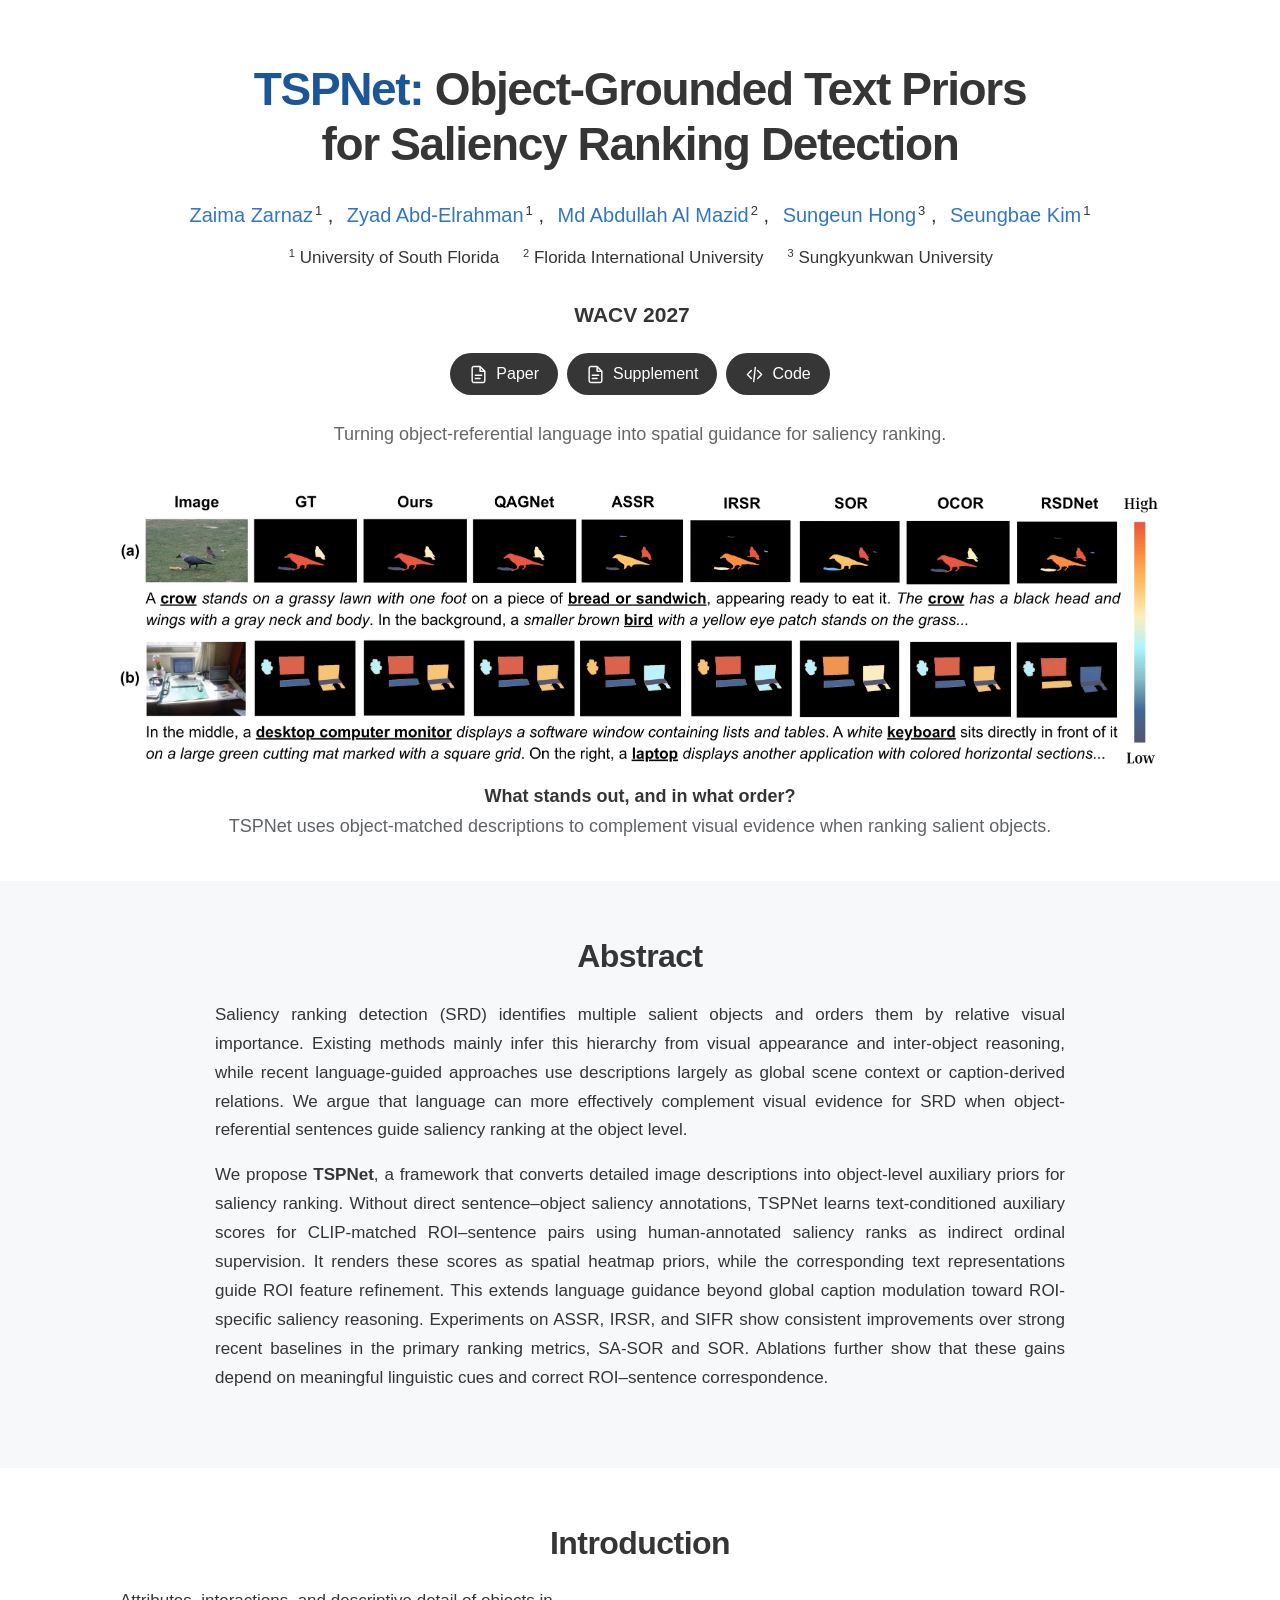
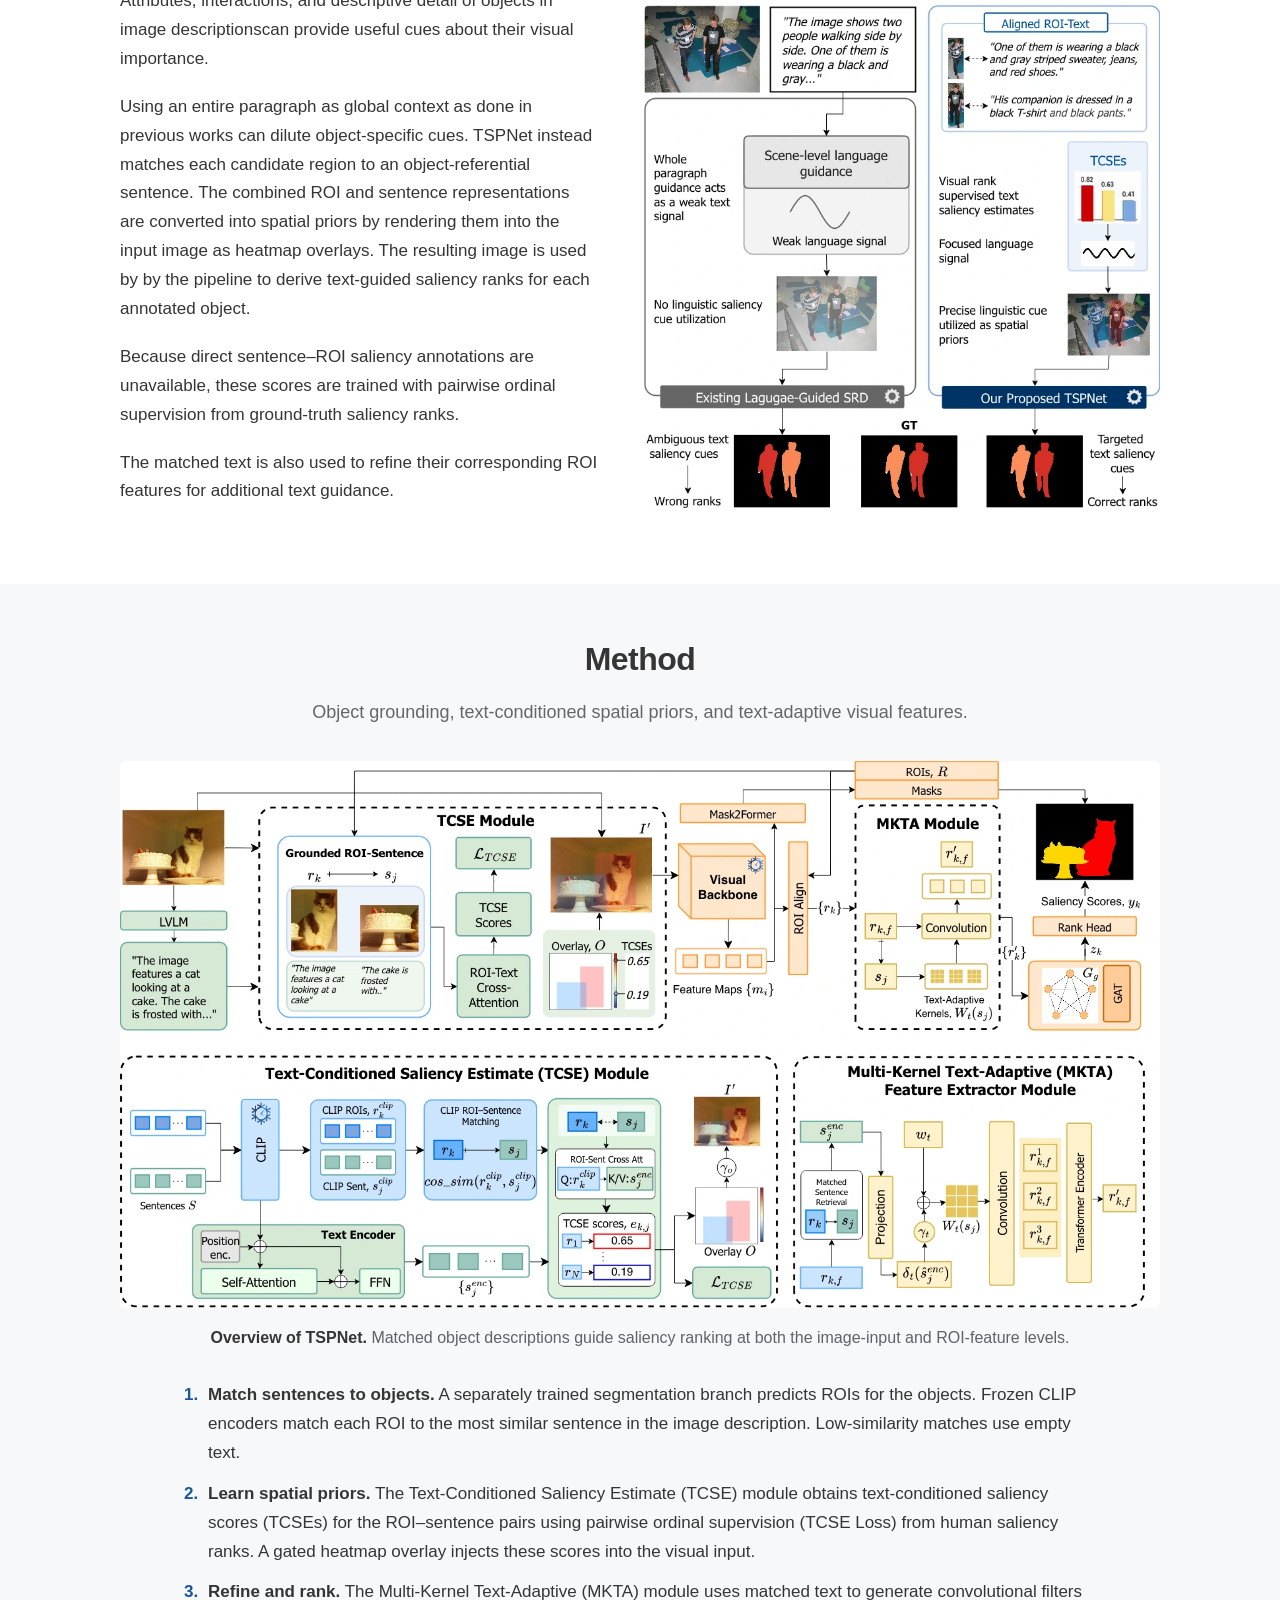
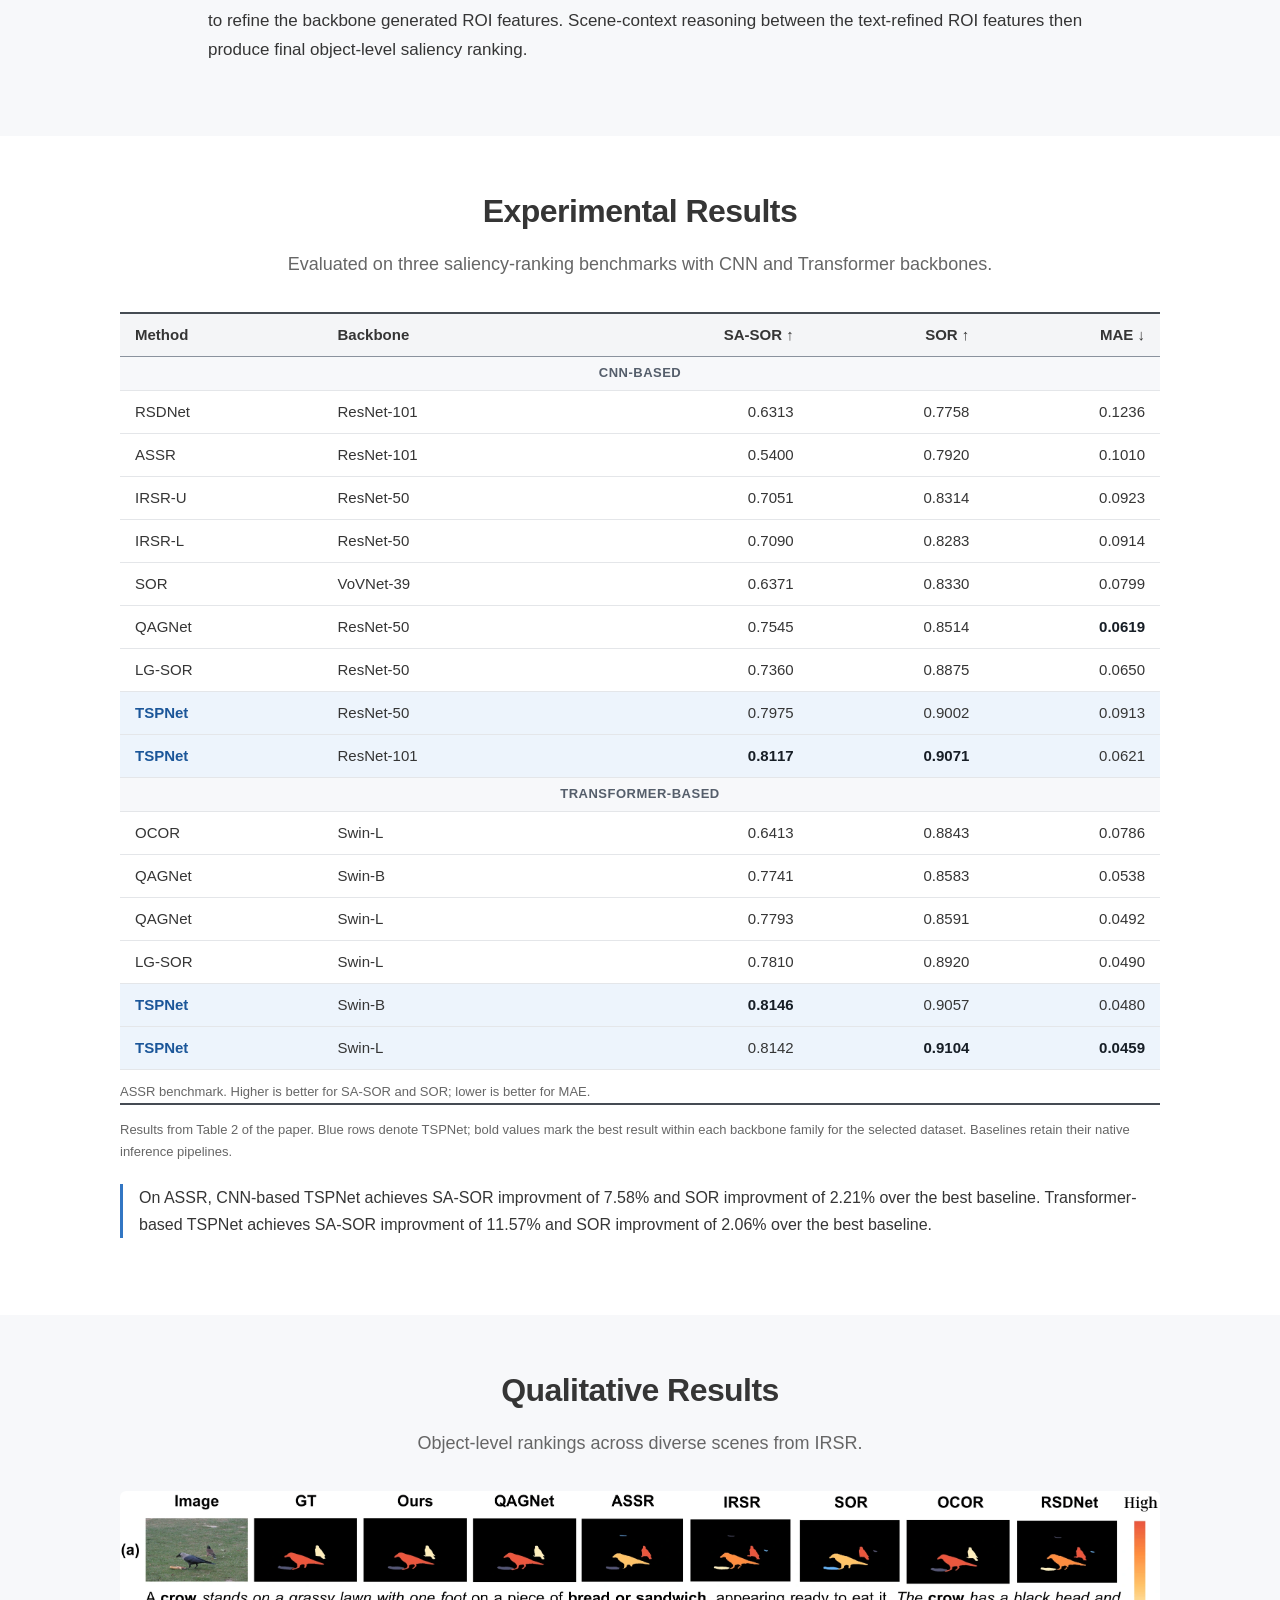
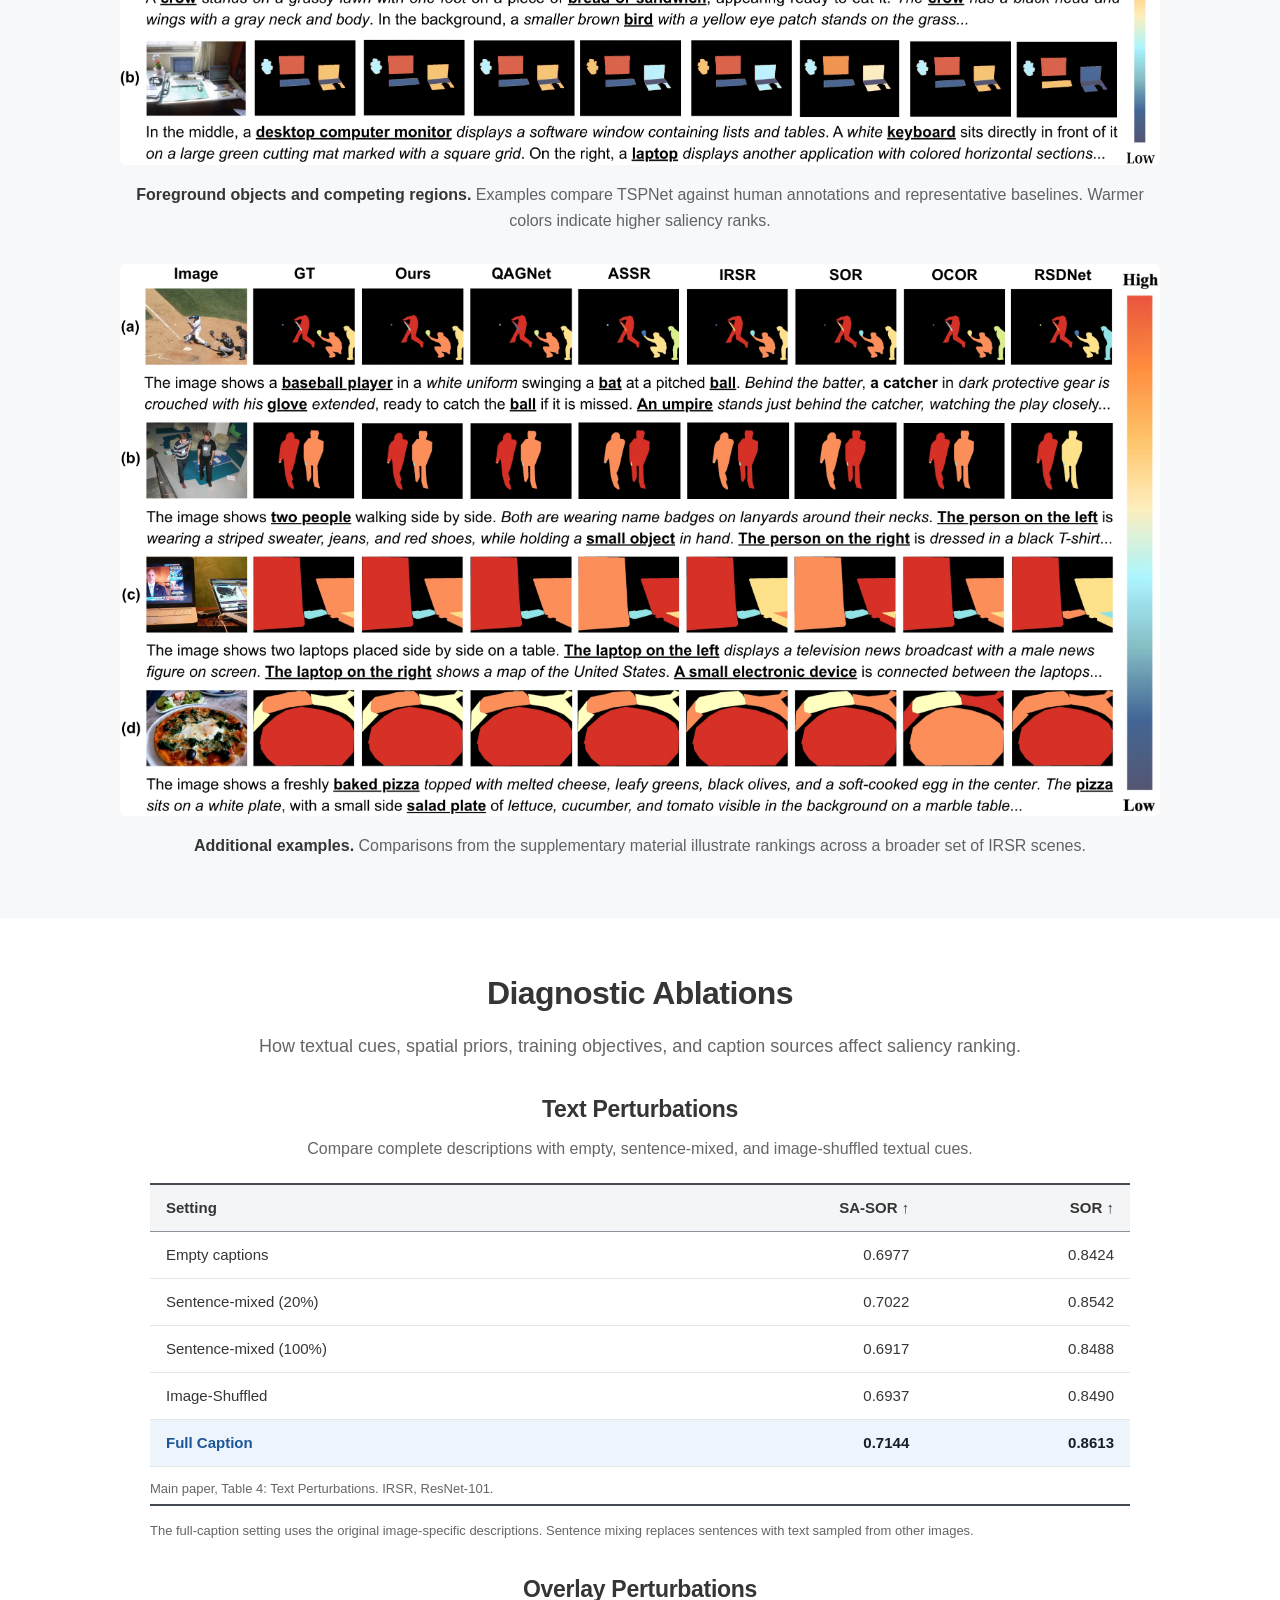
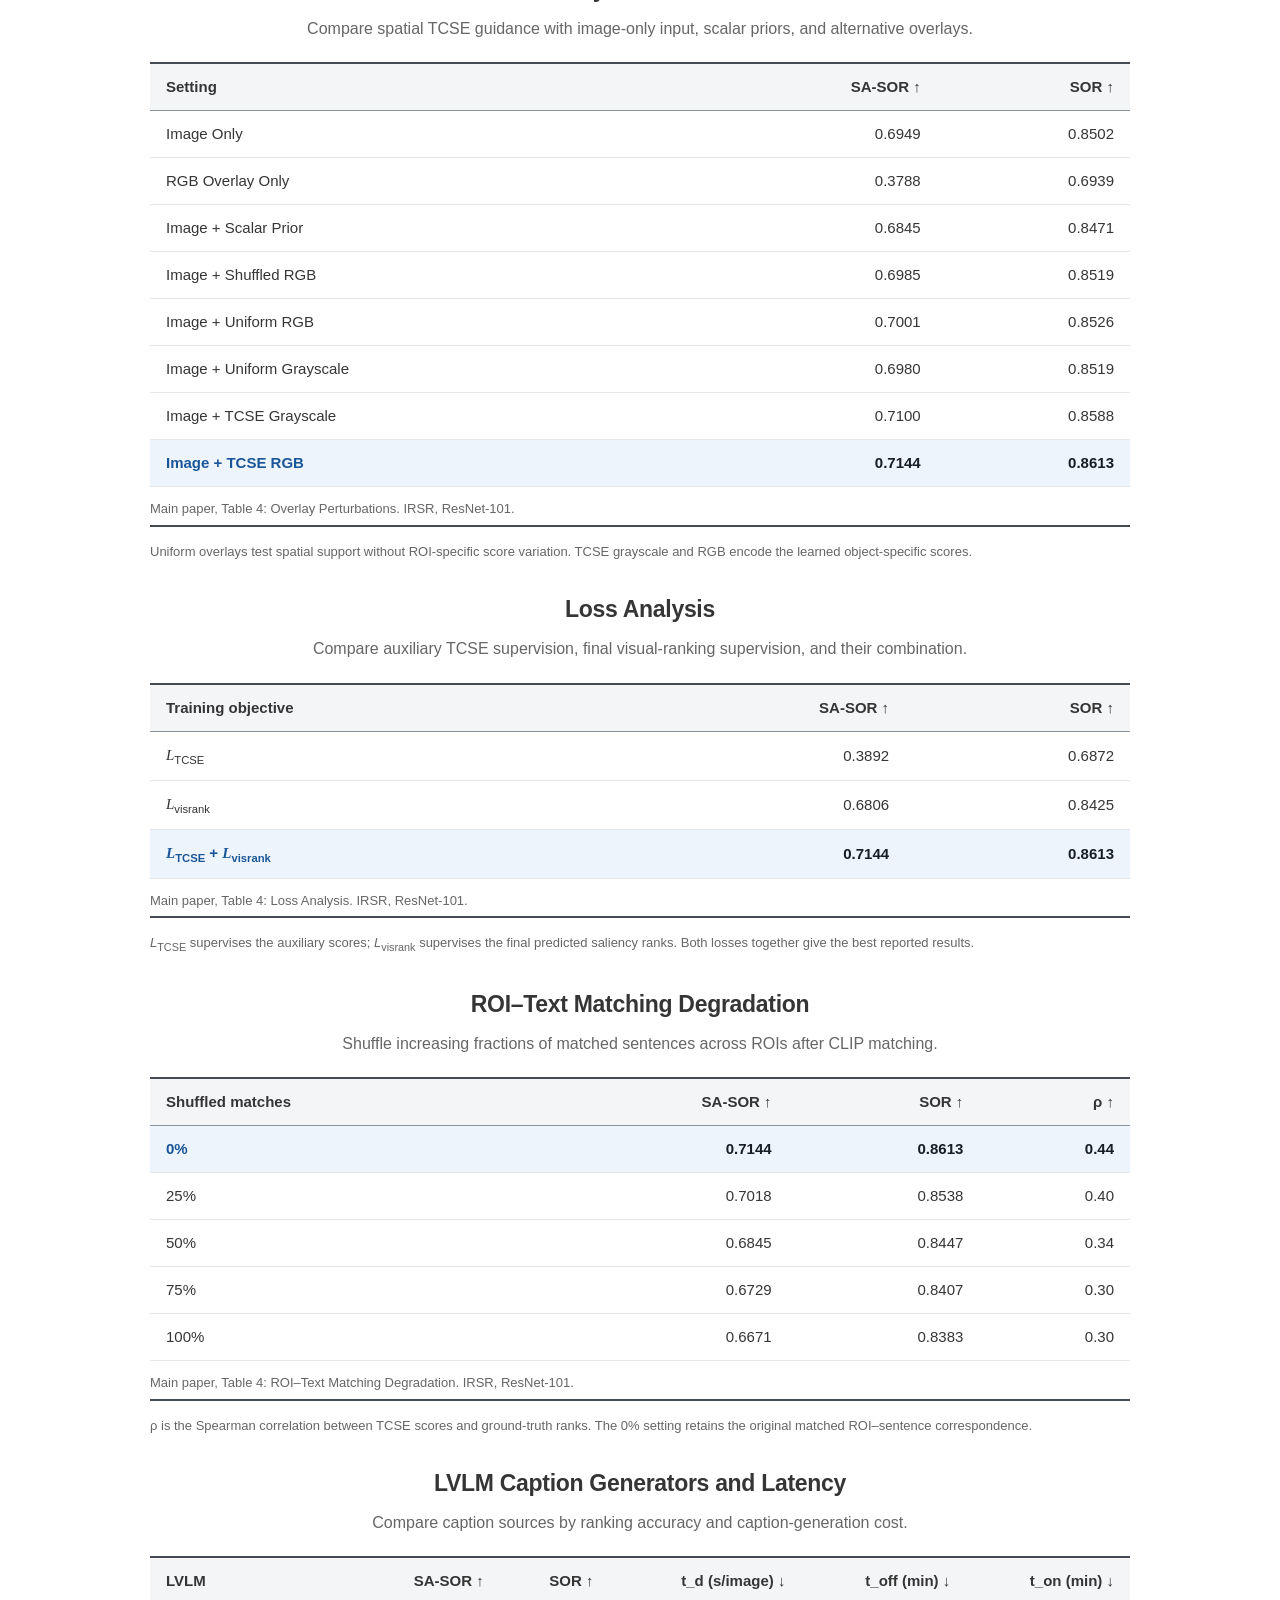
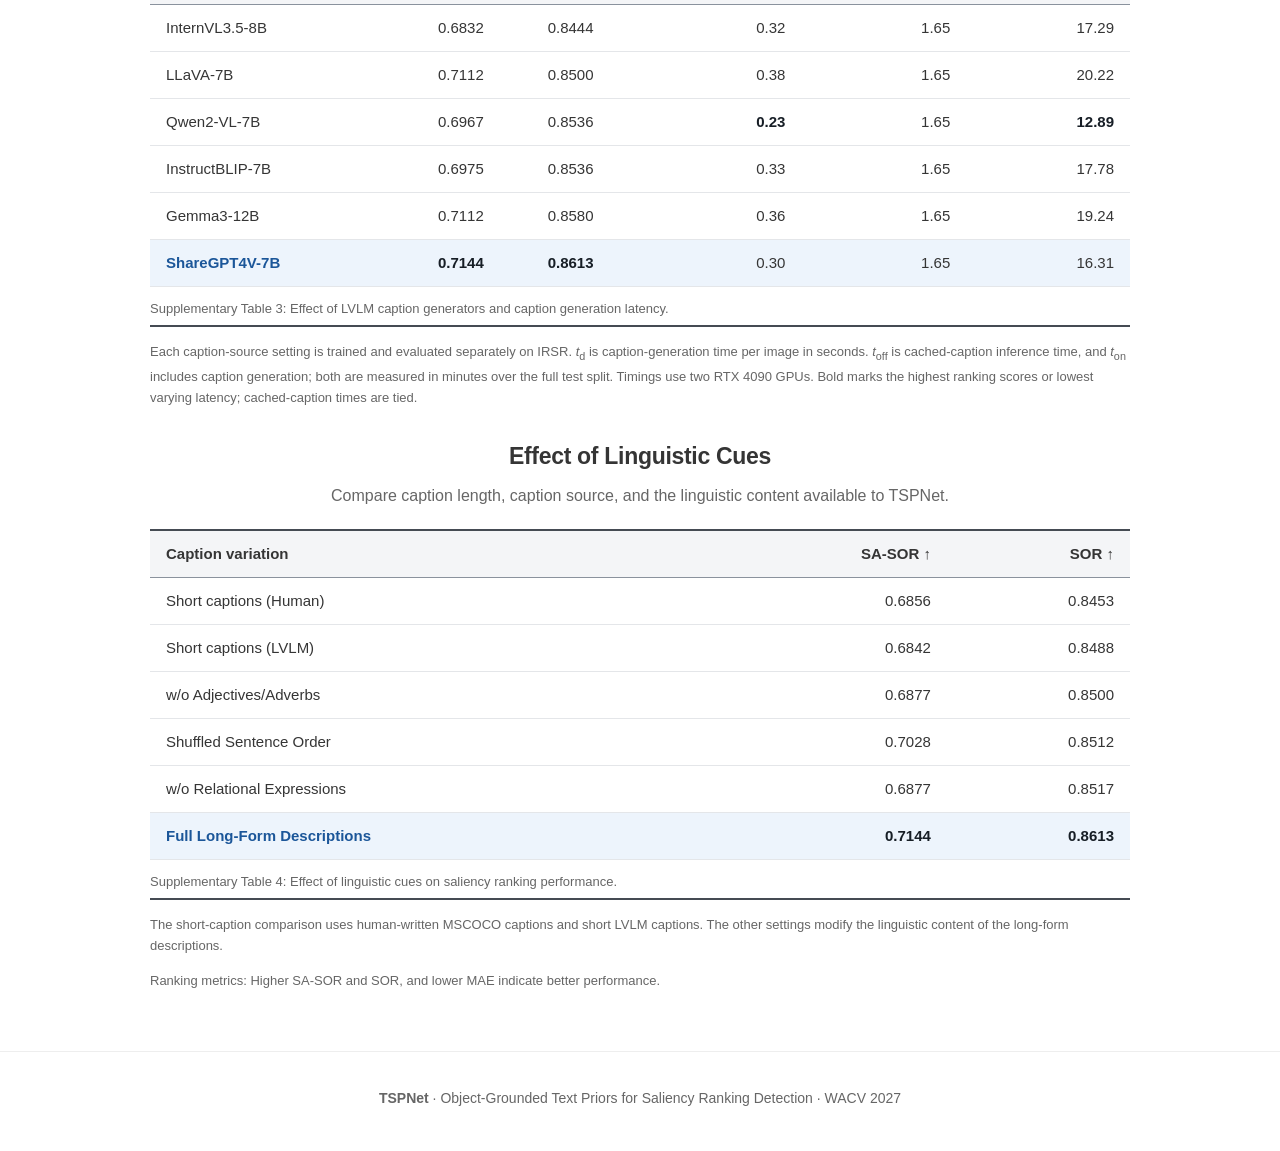
==== commit 949c0143: "website added" ====
--- a/docs/index.html
+++ b/docs/index.html
@@ -329,7 +329,7 @@
           </div>
           <p class="diagnostic-note">The short-caption comparison uses human-written MSCOCO captions and short LVLM captions. The other settings modify the linguistic content of the long-form descriptions.</p>
         </div>
-        <p class="diagnostic-note"></p>
+        <p class="diagnostic-note">Ranking metrics: Higher SA-SOR and SOR, and lower MAE indicate better performance.</p>
       </div>
     </section>
 
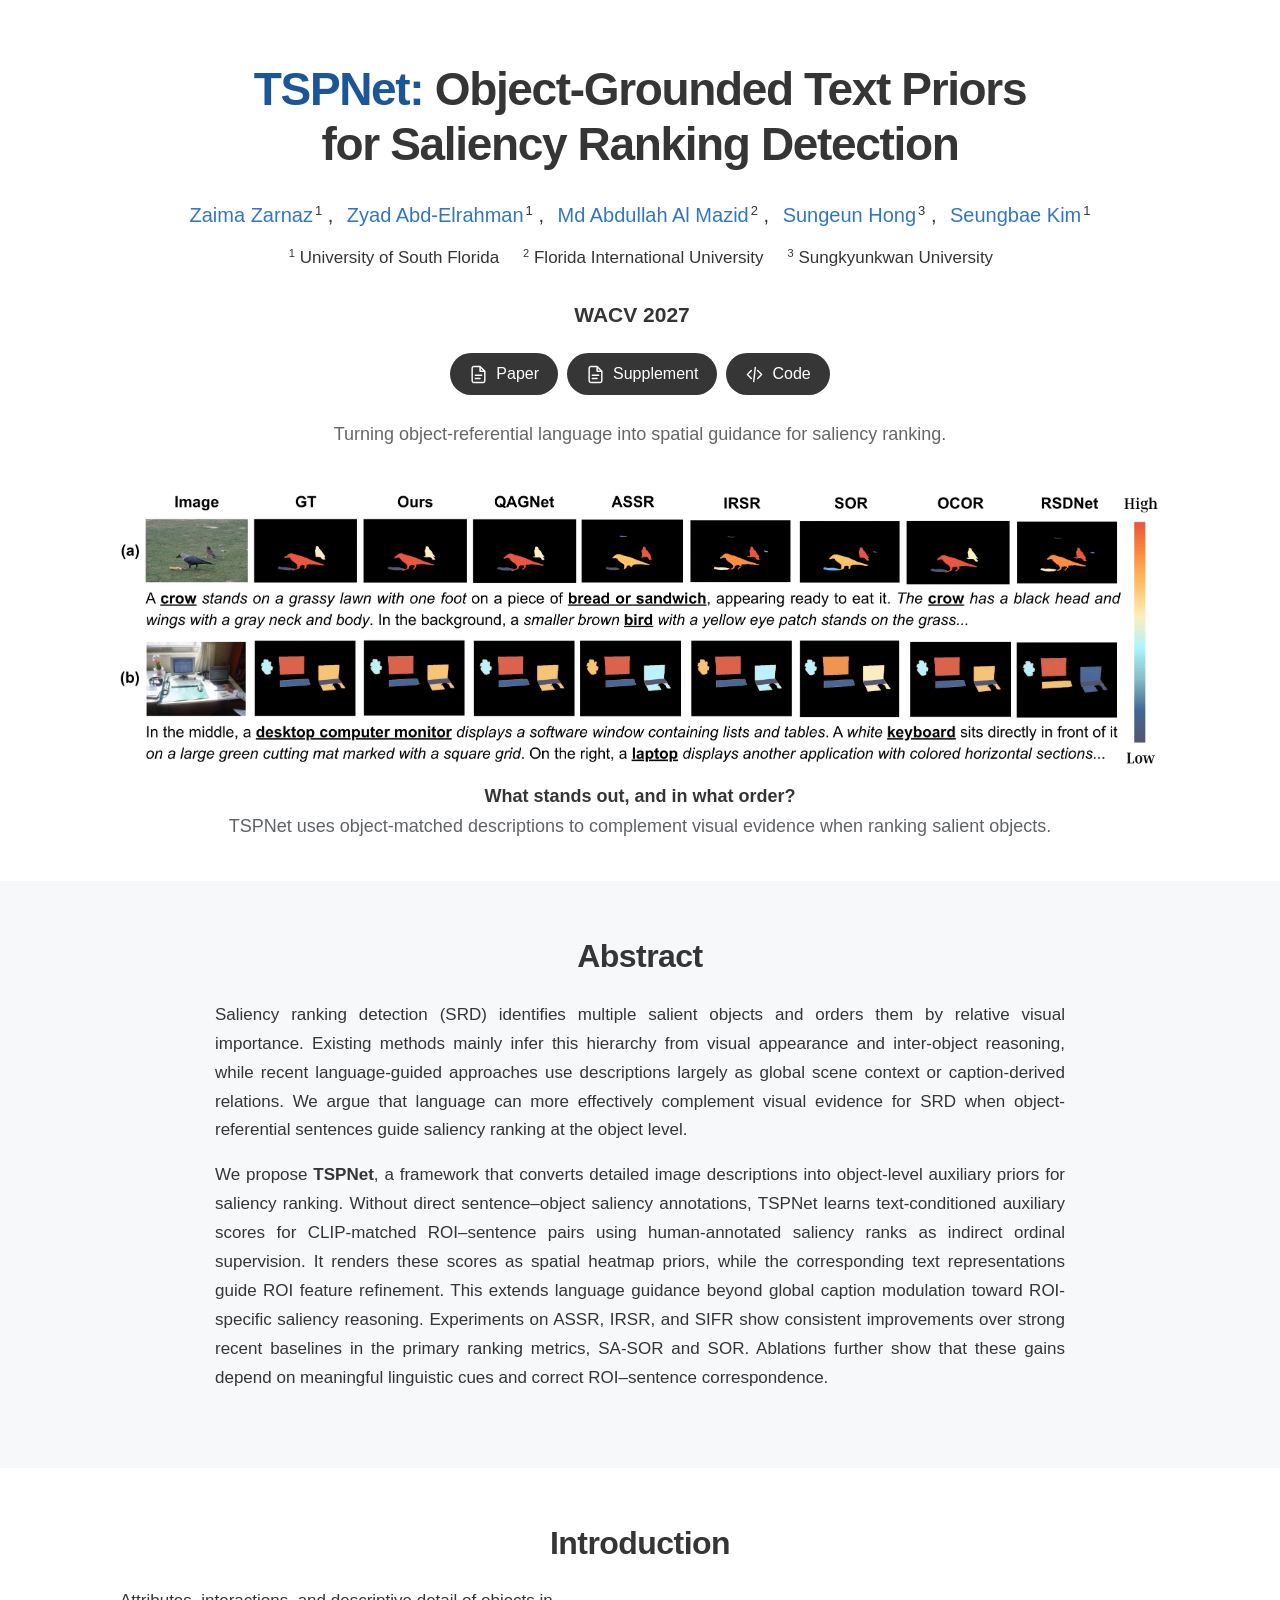
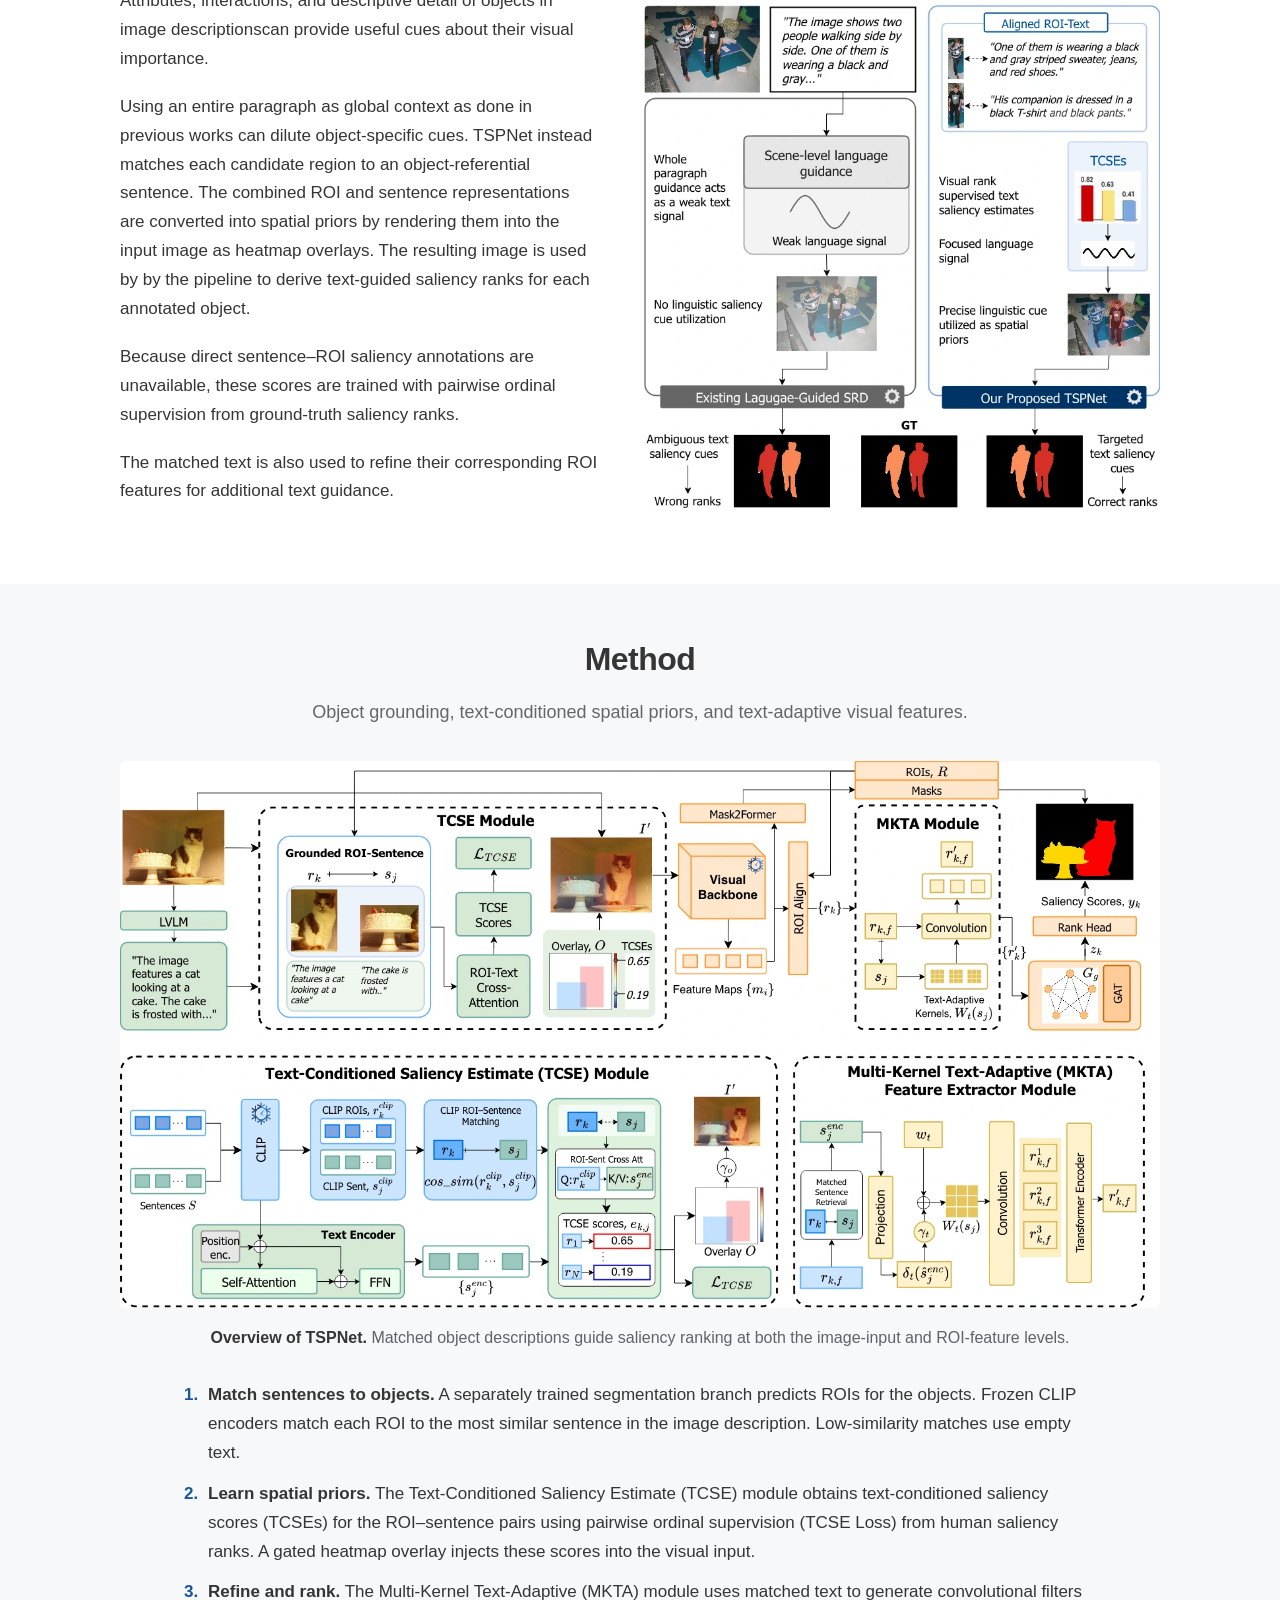
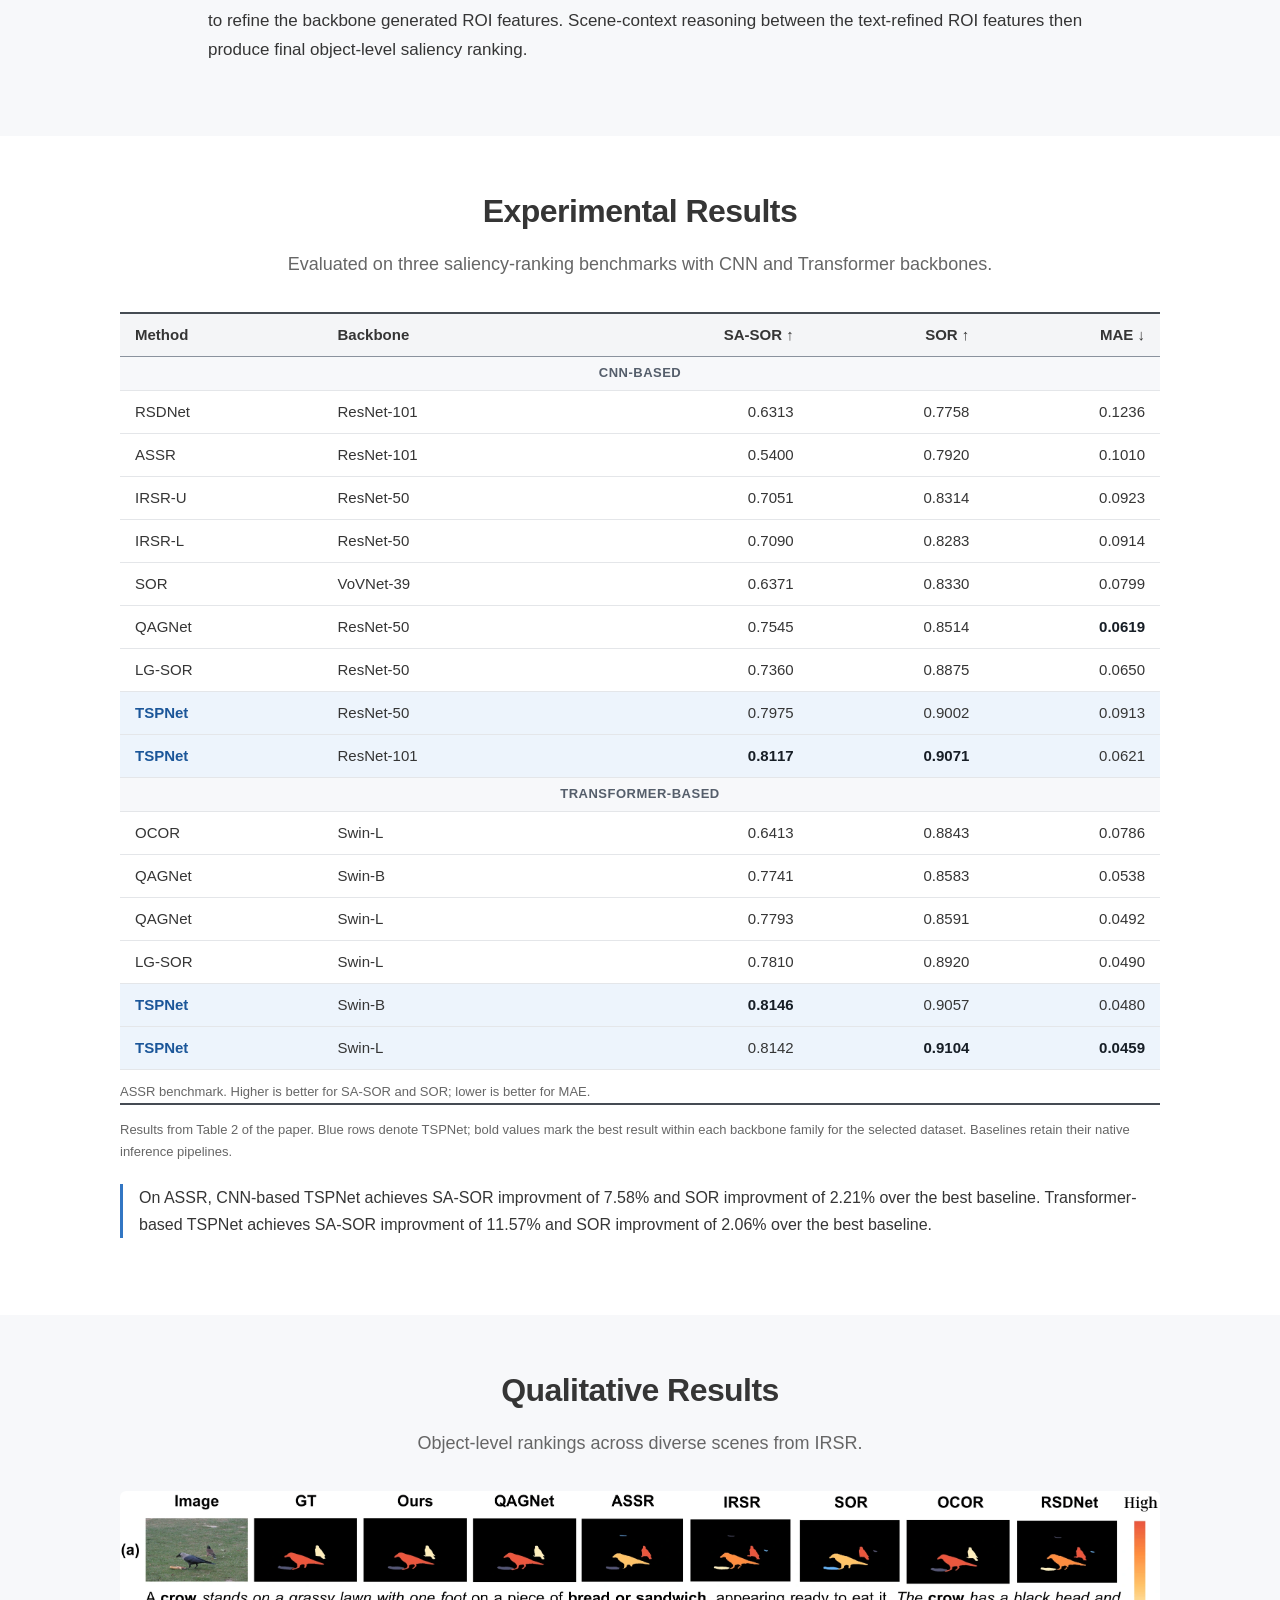
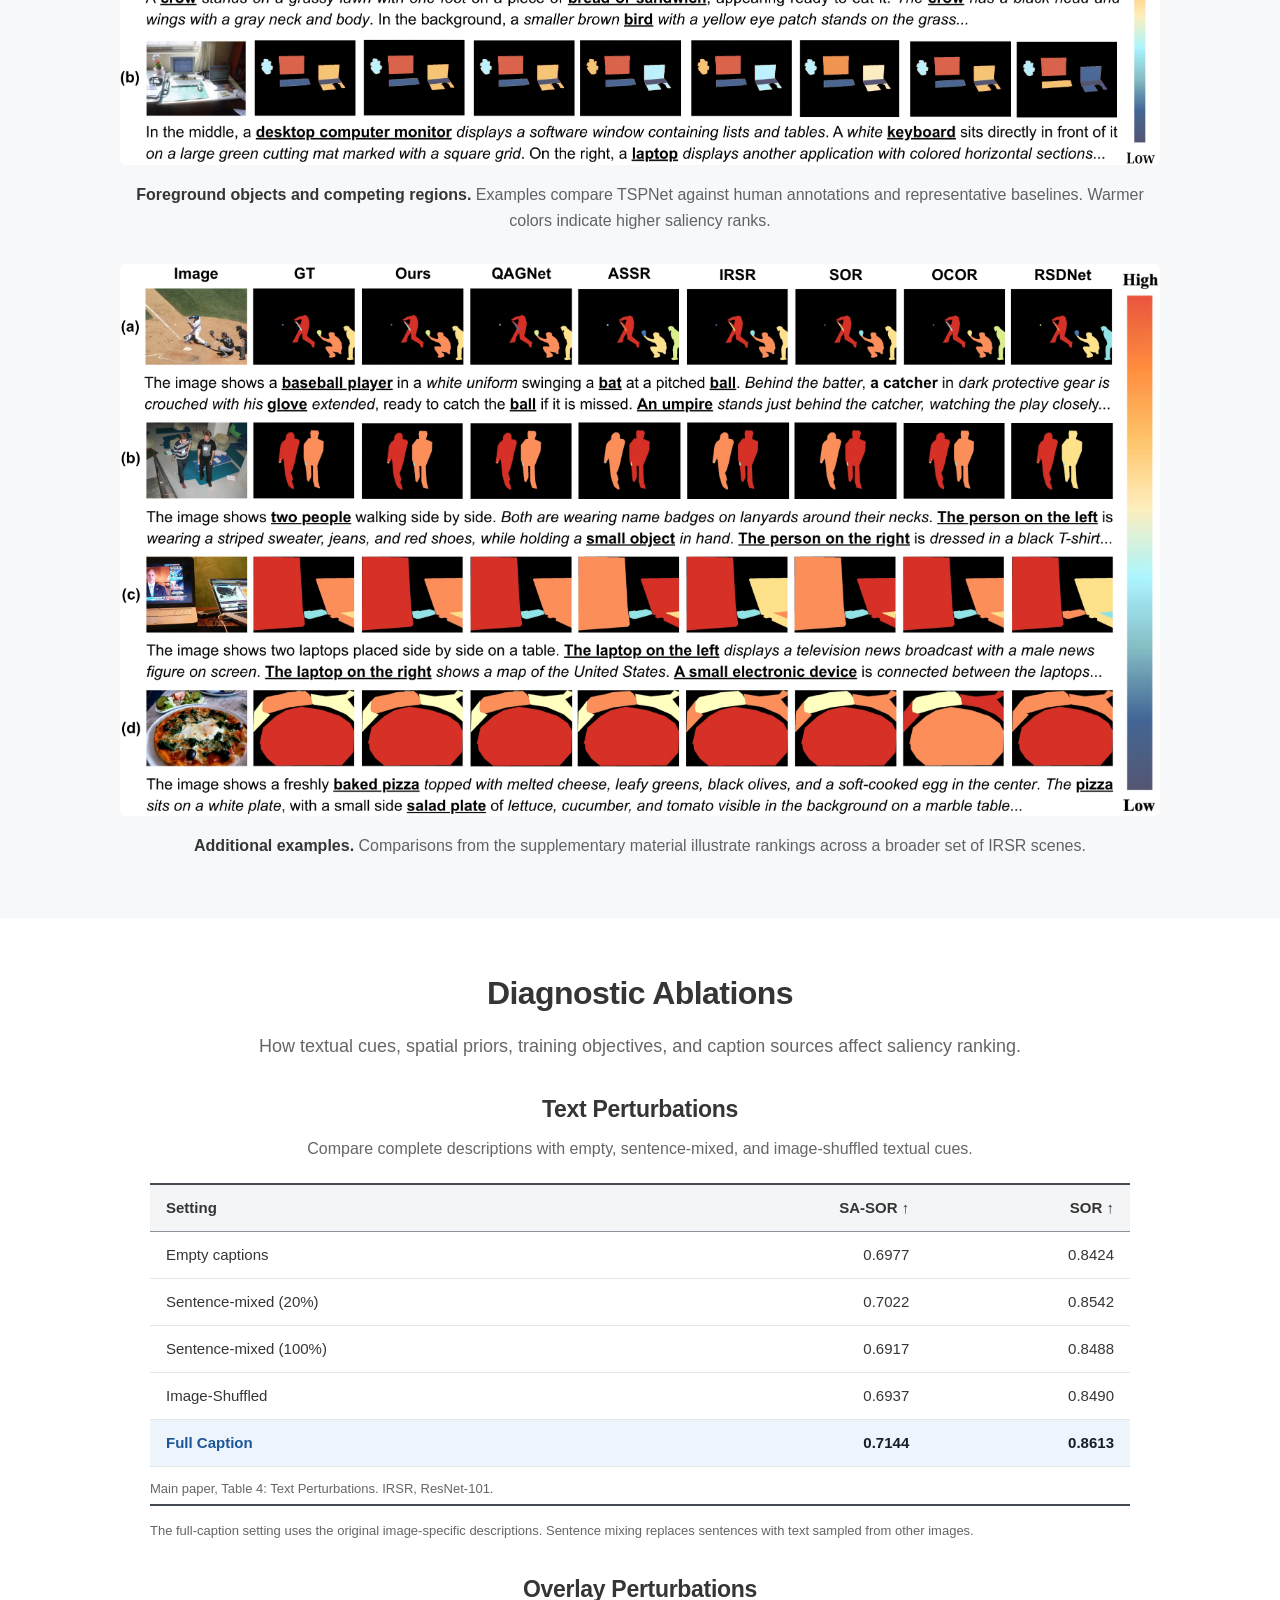
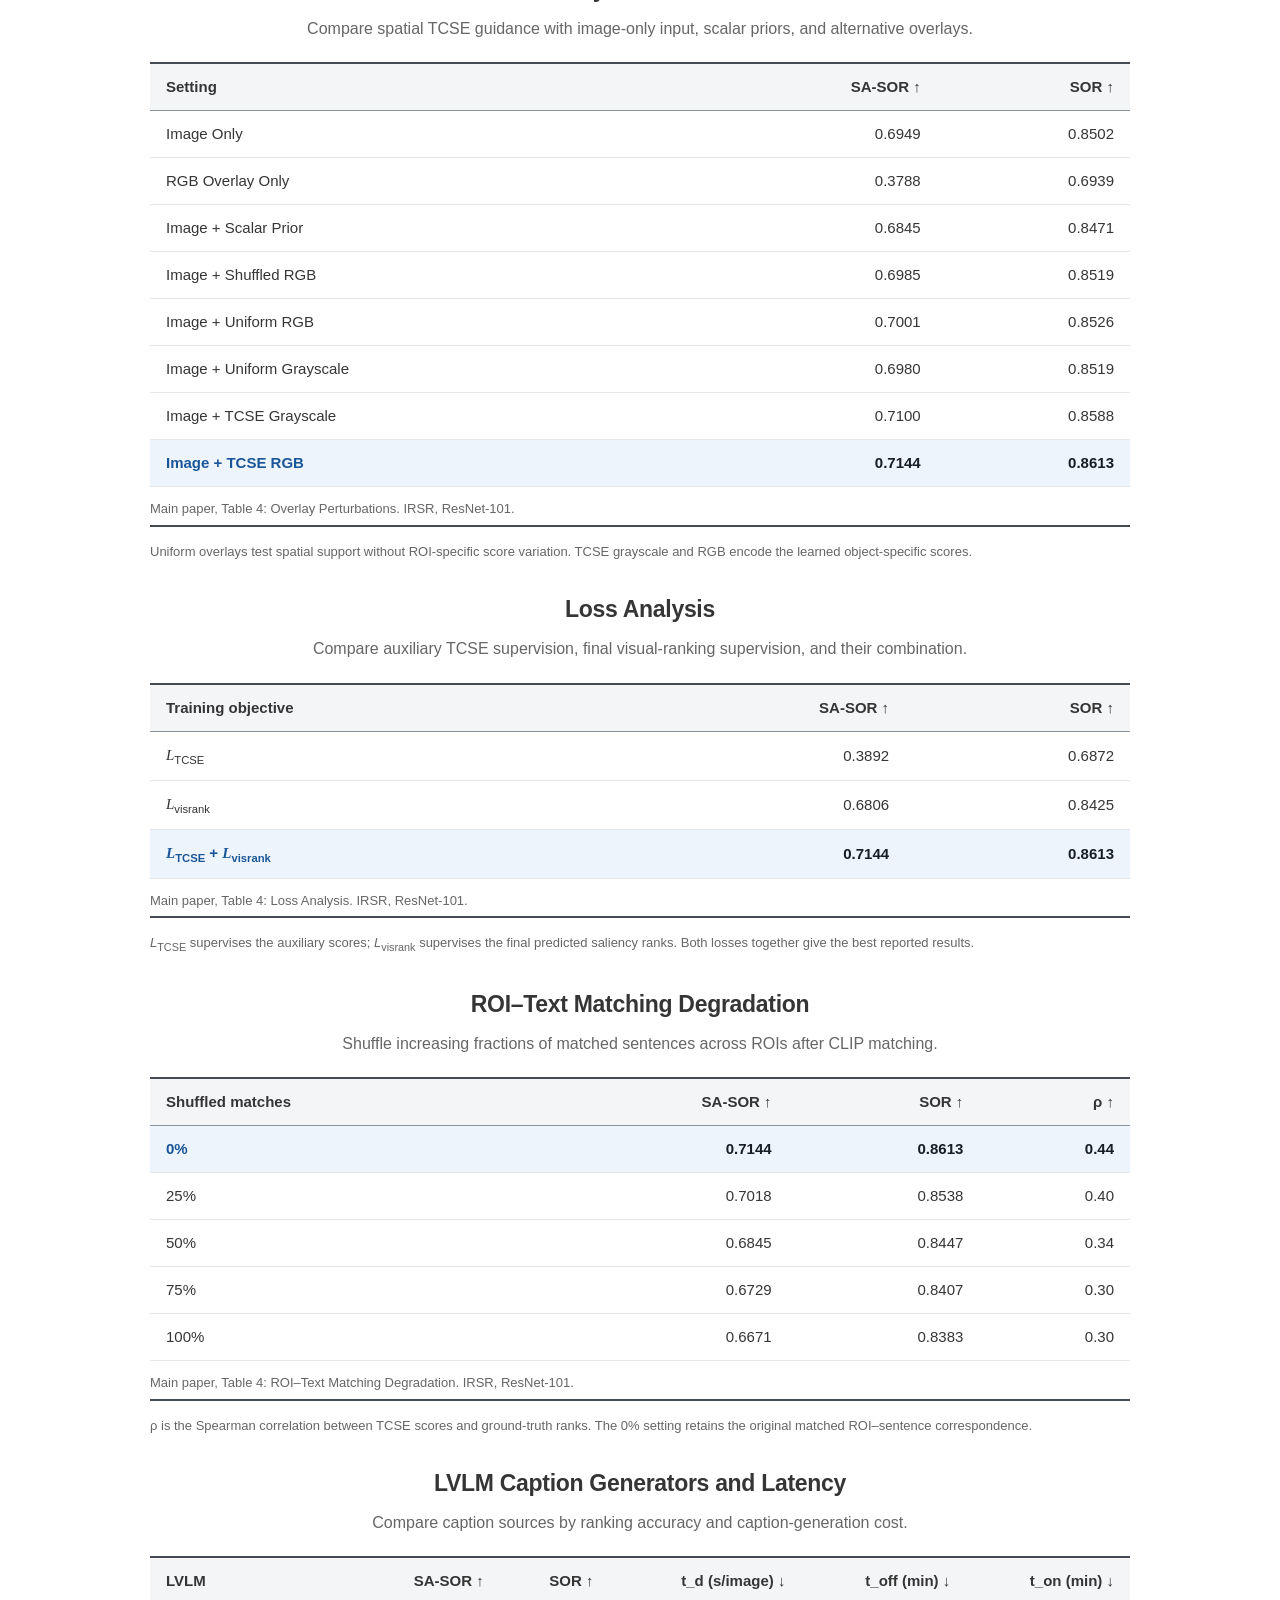
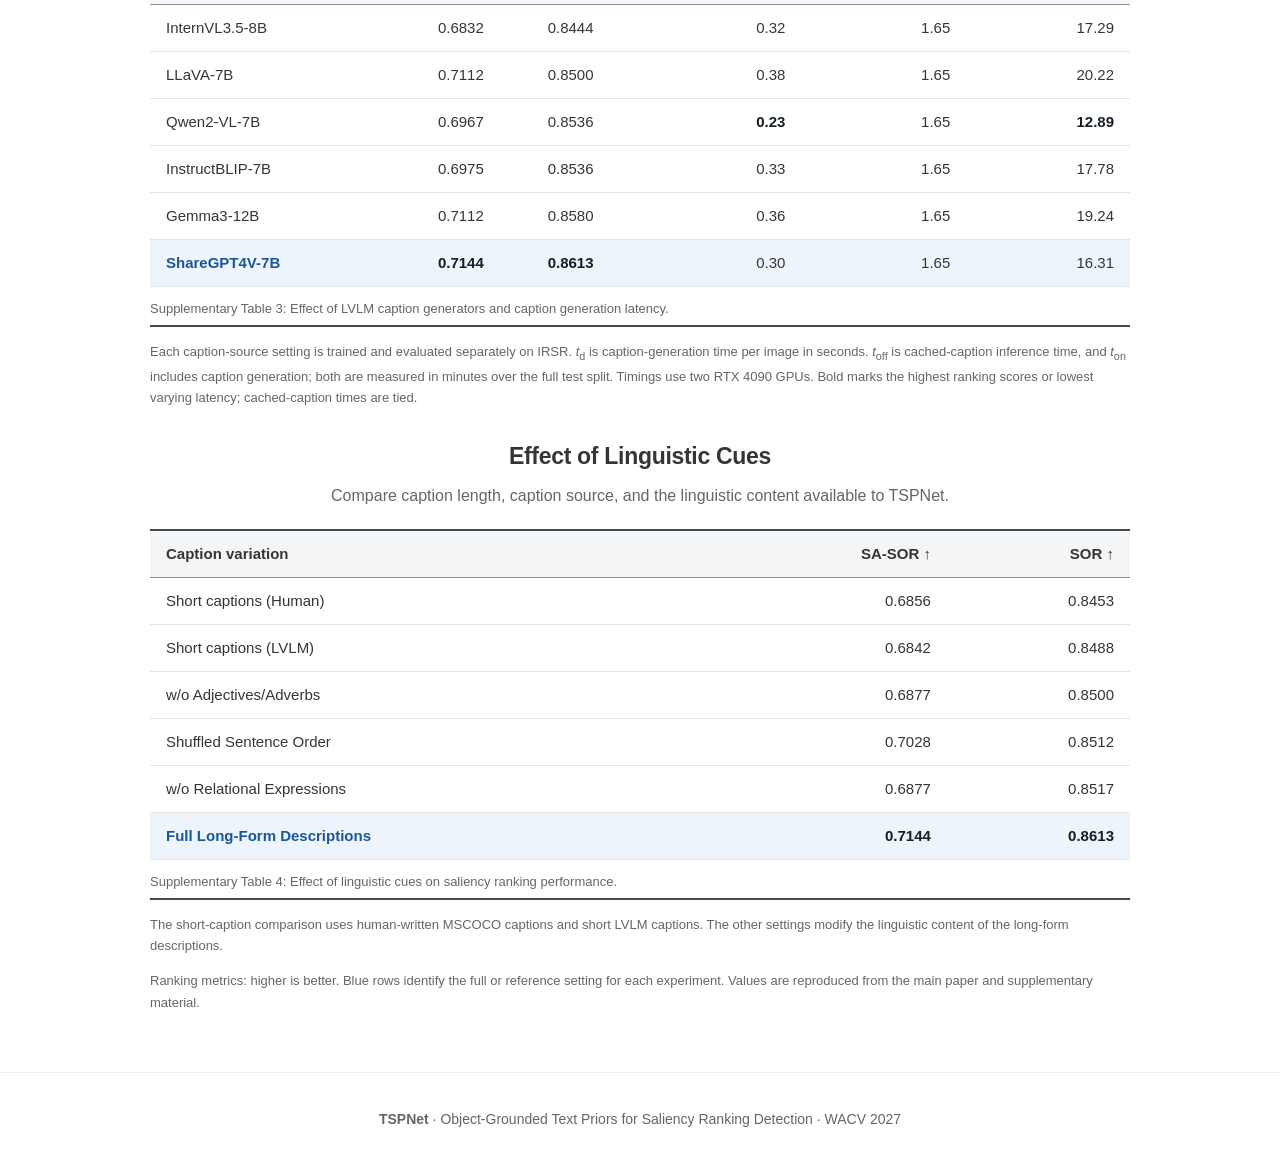
==== commit 7fbdd75e: "website added" ====
--- a/docs/index.html
+++ b/docs/index.html
@@ -31,30 +31,30 @@
 
       <!-- Author names and affiliations are populated from SITE_CONFIG in script.js. -->
       <div class="container">
-        <h1><span class="model-name">TSPNet:</span> Object-Grounded Text Priors<br class="desktop-break"> for Saliency Ranking Detection</h1>
-        <div class="paper-authors">
-          <span class="paper-author">
-            <a href="https://zaima14zarnaz.github.io/" onclick="if (!this.getAttribute('href')) return false;" target="_blank" rel="noopener noreferrer">Zaima Zarnaz</a><sup>1</sup>
-          </span>
-          <span class="paper-author">
-            <a href="" onclick="if (!this.getAttribute('href')) return false;" target="_blank" rel="noopener noreferrer">Zyad Abd-Elrahman</a><sup>1</sup>
-          </span>
-          <span class="paper-author">
-            <a href="https://mazid-rafee.github.io/" onclick="if (!this.getAttribute('href')) return false;" target="_blank" rel="noopener noreferrer">Md Abdullah Al Mazid</a><sup>2</sup>
-          </span>
-          <span class="paper-author">
-            <a href="https://www.csehong.com/" onclick="if (!this.getAttribute('href')) return false;" target="_blank" rel="noopener noreferrer">Sungeun Hong</a><sup>3</sup>
-          </span>
-          <span class="paper-author">
-            <a href="https://sites.google.com/site/sbkimcv/?pli=1&authuser=0" onclick="if (!this.getAttribute('href')) return false;">Seungbae Kim</a><sup>1</sup>
-          </span>
-        </div>
-        
-        <div class="paper-affiliations">
-          <span><sup>1</sup> University of South Florida</span>
-          <span><sup>2</sup> Florida International University</span>
-          <span><sup>3</sup> Sungkyunkwan University</span>
-        </div>  
+      <h1><span class="model-name">TSPNet:</span> Object-Grounded Text Priors<br class="desktop-break"> for Saliency Ranking Detection</h1>
+      <div class="paper-authors">
+        <span class="paper-author">
+          <a href="https://zaima14zarnaz.github.io/" onclick="if (!this.getAttribute('href')) return false;" target="_blank" rel="noopener noreferrer">Zaima Zarnaz</a><sup>1</sup>
+        </span>
+        <span class="paper-author">
+          <a href="" onclick="if (!this.getAttribute('href')) return false;" target="_blank" rel="noopener noreferrer">Zyad Abd-Elrahman</a><sup>1</sup>
+        </span>
+        <span class="paper-author">
+          <a href="https://mazid-rafee.github.io/" onclick="if (!this.getAttribute('href')) return false;" target="_blank" rel="noopener noreferrer">Md Abdullah Al Mazid</a><sup>2</sup>
+        </span>
+        <span class="paper-author">
+          <a href="https://www.csehong.com/" onclick="if (!this.getAttribute('href')) return false;" target="_blank" rel="noopener noreferrer">Sungeun Hong</a><sup>3</sup>
+        </span>
+        <span class="paper-author">
+          <a href="https://sites.google.com/site/sbkimcv/?pli=1&authuser=0" onclick="if (!this.getAttribute('href')) return false;">Seungbae Kim</a><sup>1</sup>
+        </span>
+      </div>
+      
+      <div class="paper-affiliations">
+        <span><sup>1</sup> University of South Florida</span>
+        <span><sup>2</sup> Florida International University</span>
+        <span><sup>3</sup> Sungkyunkwan University</span>
+      </div>
       <p class="venue">WACV 2027 <span class="venue-divider" aria-hidden="true"></span> </p>
       <nav class="publication-links" aria-label="Paper resources">
         <a id="paper-link" class="resource-button" href="./assets/papers/tspnet-paper.pdf" target="_blank" rel="noopener"><svg class="icon" aria-hidden="true"><use href="#icon-paper"/></svg>Paper</a>
@@ -329,7 +329,7 @@
           </div>
           <p class="diagnostic-note">The short-caption comparison uses human-written MSCOCO captions and short LVLM captions. The other settings modify the linguistic content of the long-form descriptions.</p>
         </div>
-        <p class="diagnostic-note">Ranking metrics: Higher SA-SOR and SOR, and lower MAE indicate better performance.</p>
+        <p class="diagnostic-note">Ranking metrics: higher is better. Blue rows identify the full or reference setting for each experiment. Values are reproduced from the main paper and supplementary material.</p>
       </div>
     </section>
 
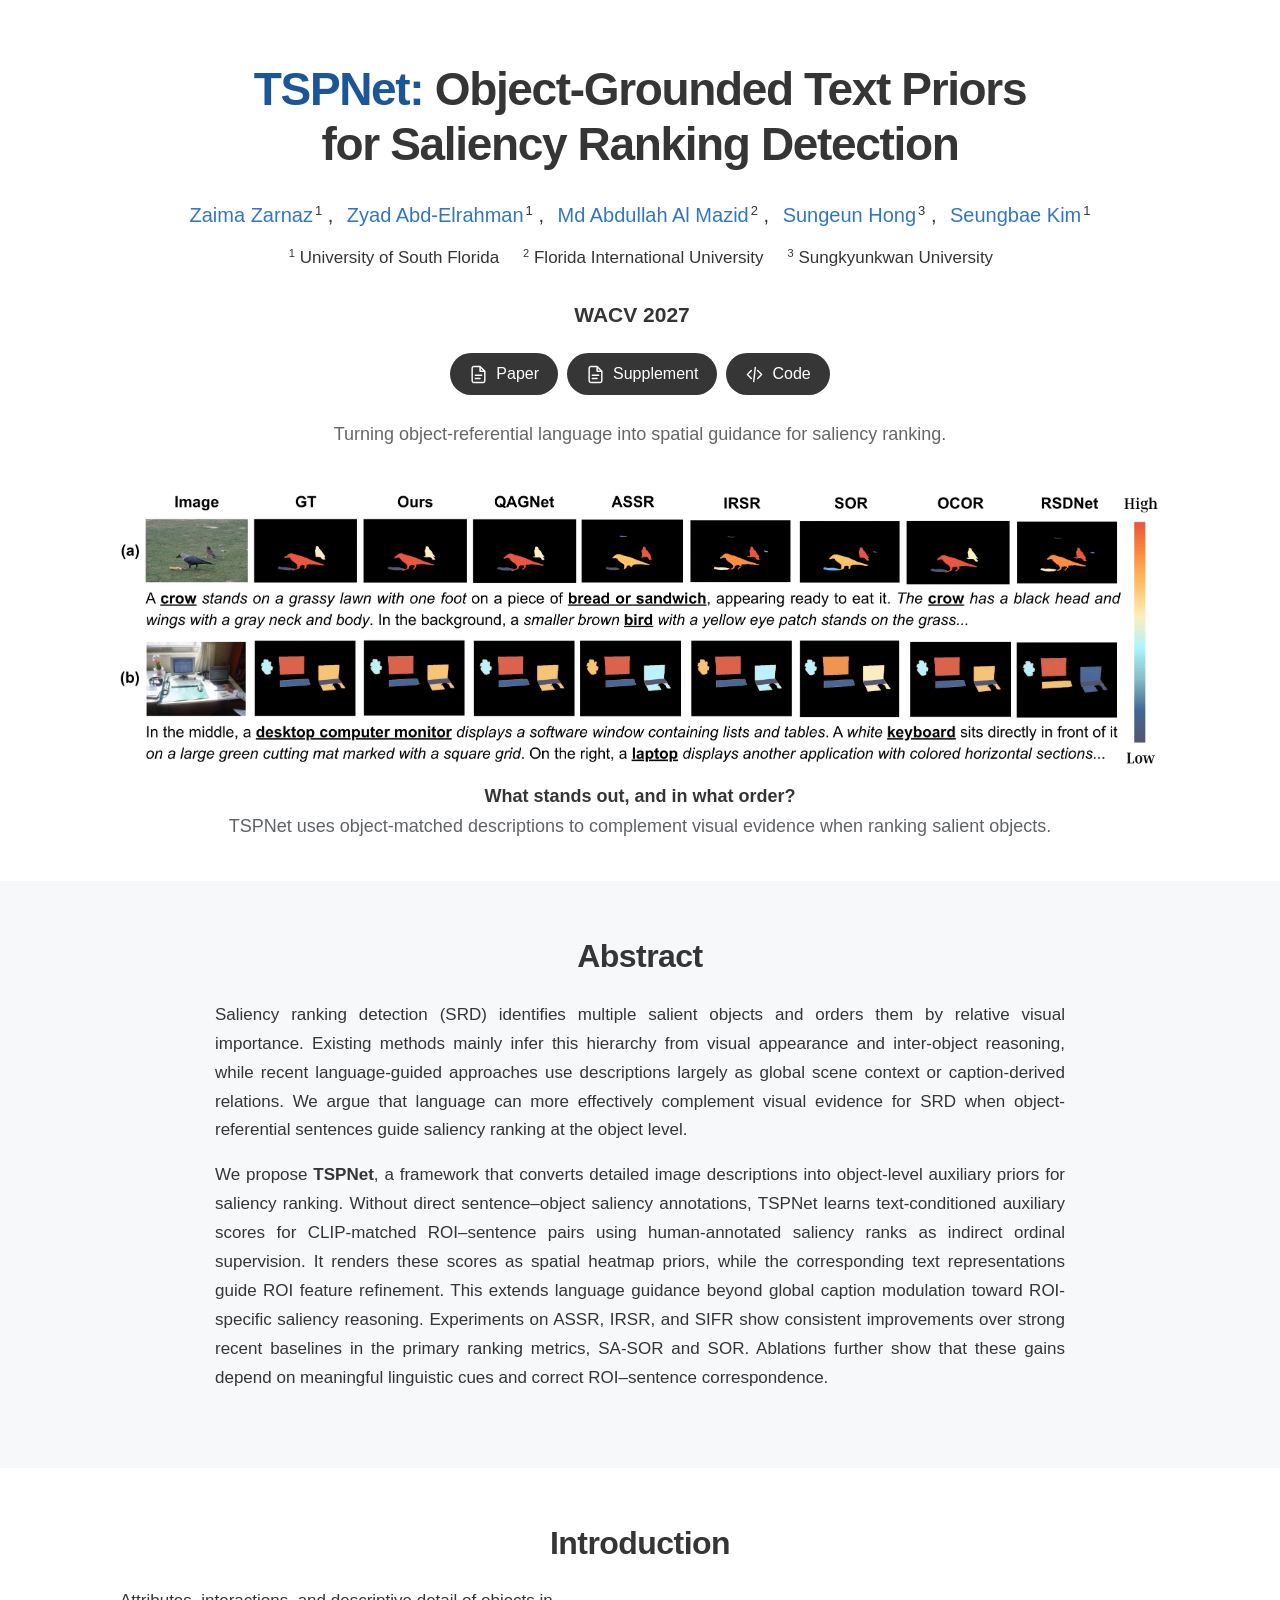
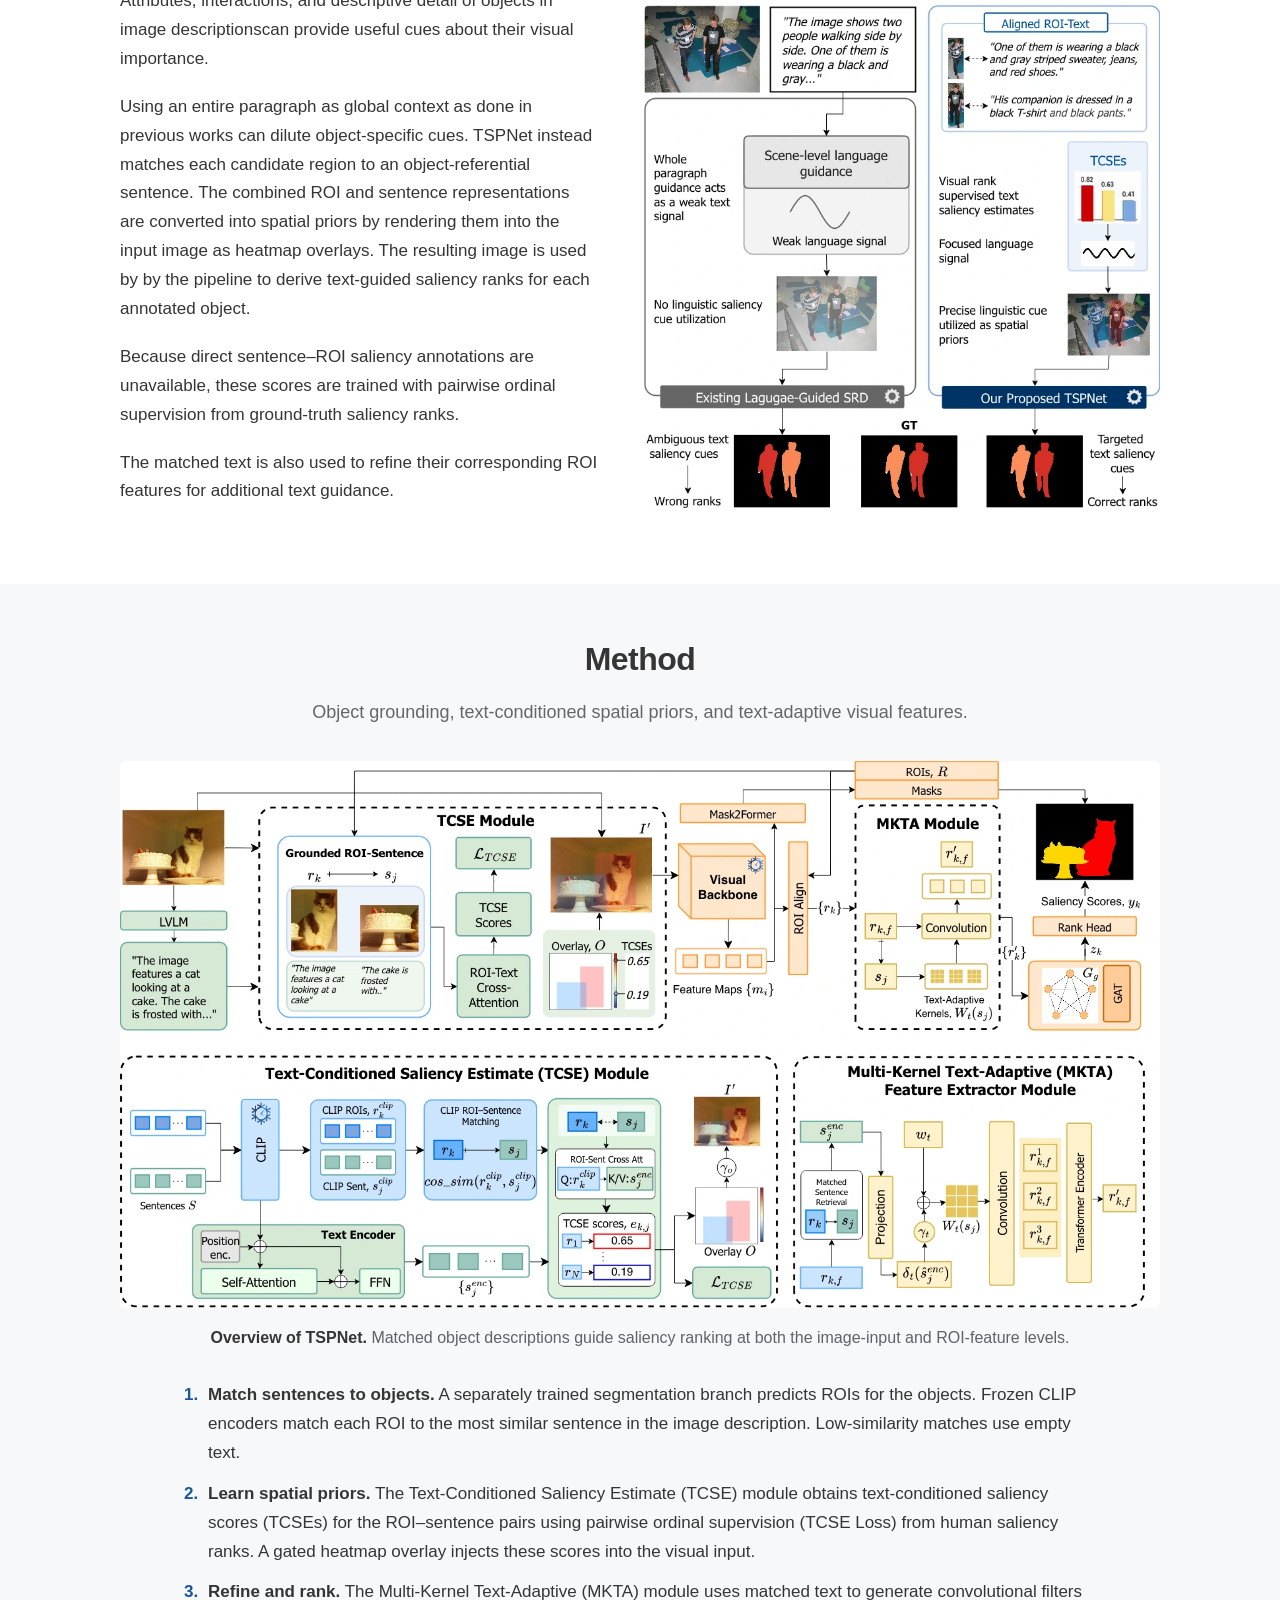
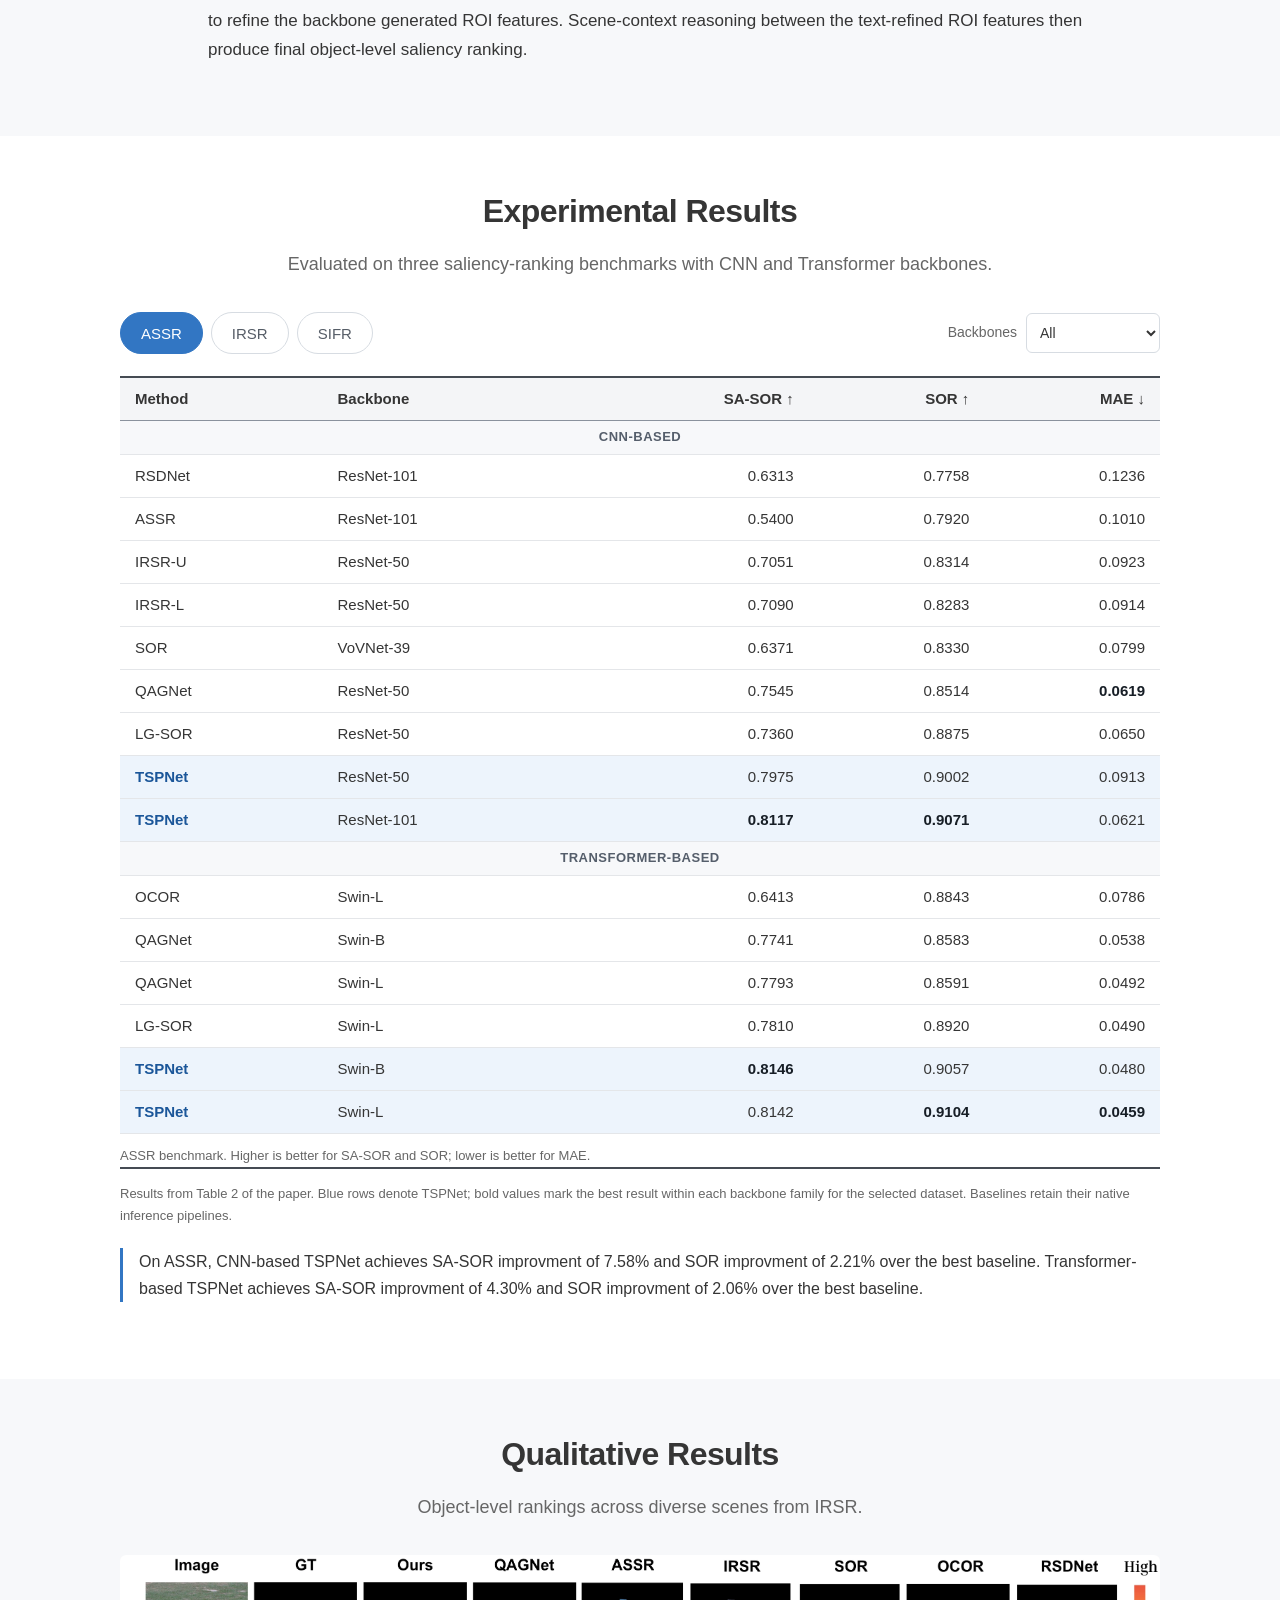
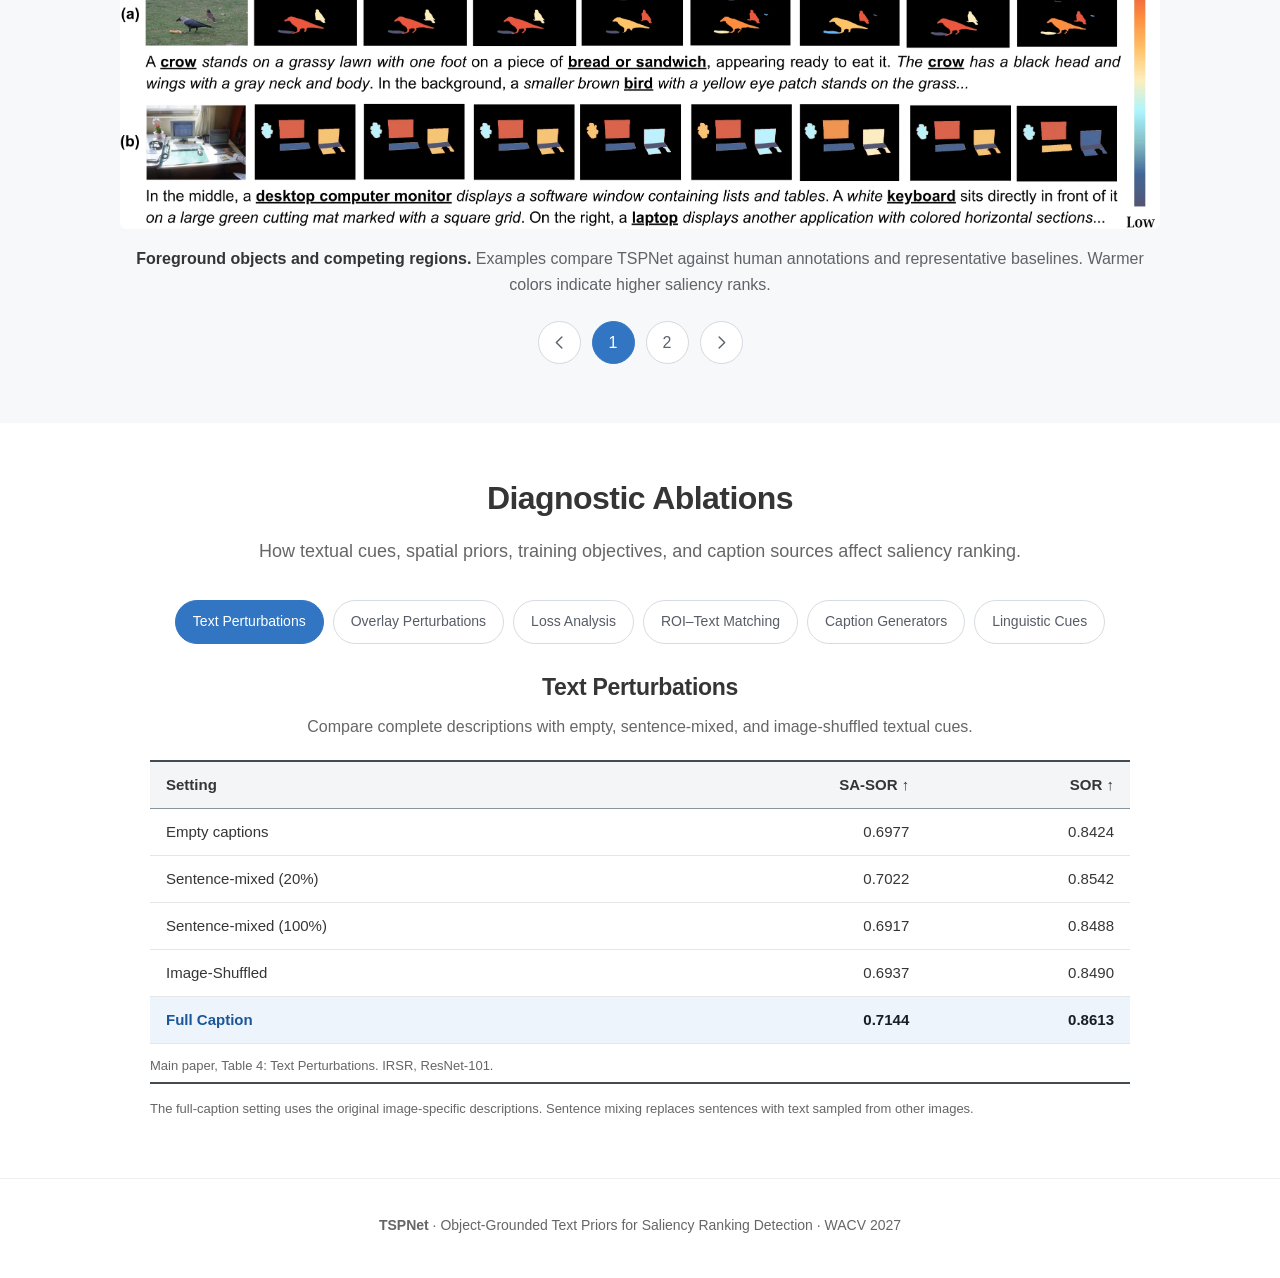
==== commit 28d58900: "website added" ====
--- a/docs/index.html
+++ b/docs/index.html
@@ -49,12 +49,19 @@
           <a href="https://sites.google.com/site/sbkimcv/?pli=1&authuser=0" onclick="if (!this.getAttribute('href')) return false;">Seungbae Kim</a><sup>1</sup>
         </span>
       </div>
+
+
       
       <div class="paper-affiliations">
         <span><sup>1</sup> University of South Florida</span>
         <span><sup>2</sup> Florida International University</span>
         <span><sup>3</sup> Sungkyunkwan University</span>
       </div>
+
+      <!-- Required by the existing JavaScript initialization -->
+      <div id="authors" class="authors" hidden></div>
+      <div id="affiliations" class="affiliations" hidden></div>
+      <p id="author-note" class="author-note" hidden></p>
       <p class="venue">WACV 2027 <span class="venue-divider" aria-hidden="true"></span> </p>
       <nav class="publication-links" aria-label="Paper resources">
         <a id="paper-link" class="resource-button" href="./assets/papers/tspnet-paper.pdf" target="_blank" rel="noopener"><svg class="icon" aria-hidden="true"><use href="#icon-paper"/></svg>Paper</a>
@@ -329,7 +336,7 @@
           </div>
           <p class="diagnostic-note">The short-caption comparison uses human-written MSCOCO captions and short LVLM captions. The other settings modify the linguistic content of the long-form descriptions.</p>
         </div>
-        <p class="diagnostic-note">Ranking metrics: higher is better. Blue rows identify the full or reference setting for each experiment. Values are reproduced from the main paper and supplementary material.</p>
+        
       </div>
     </section>
 
